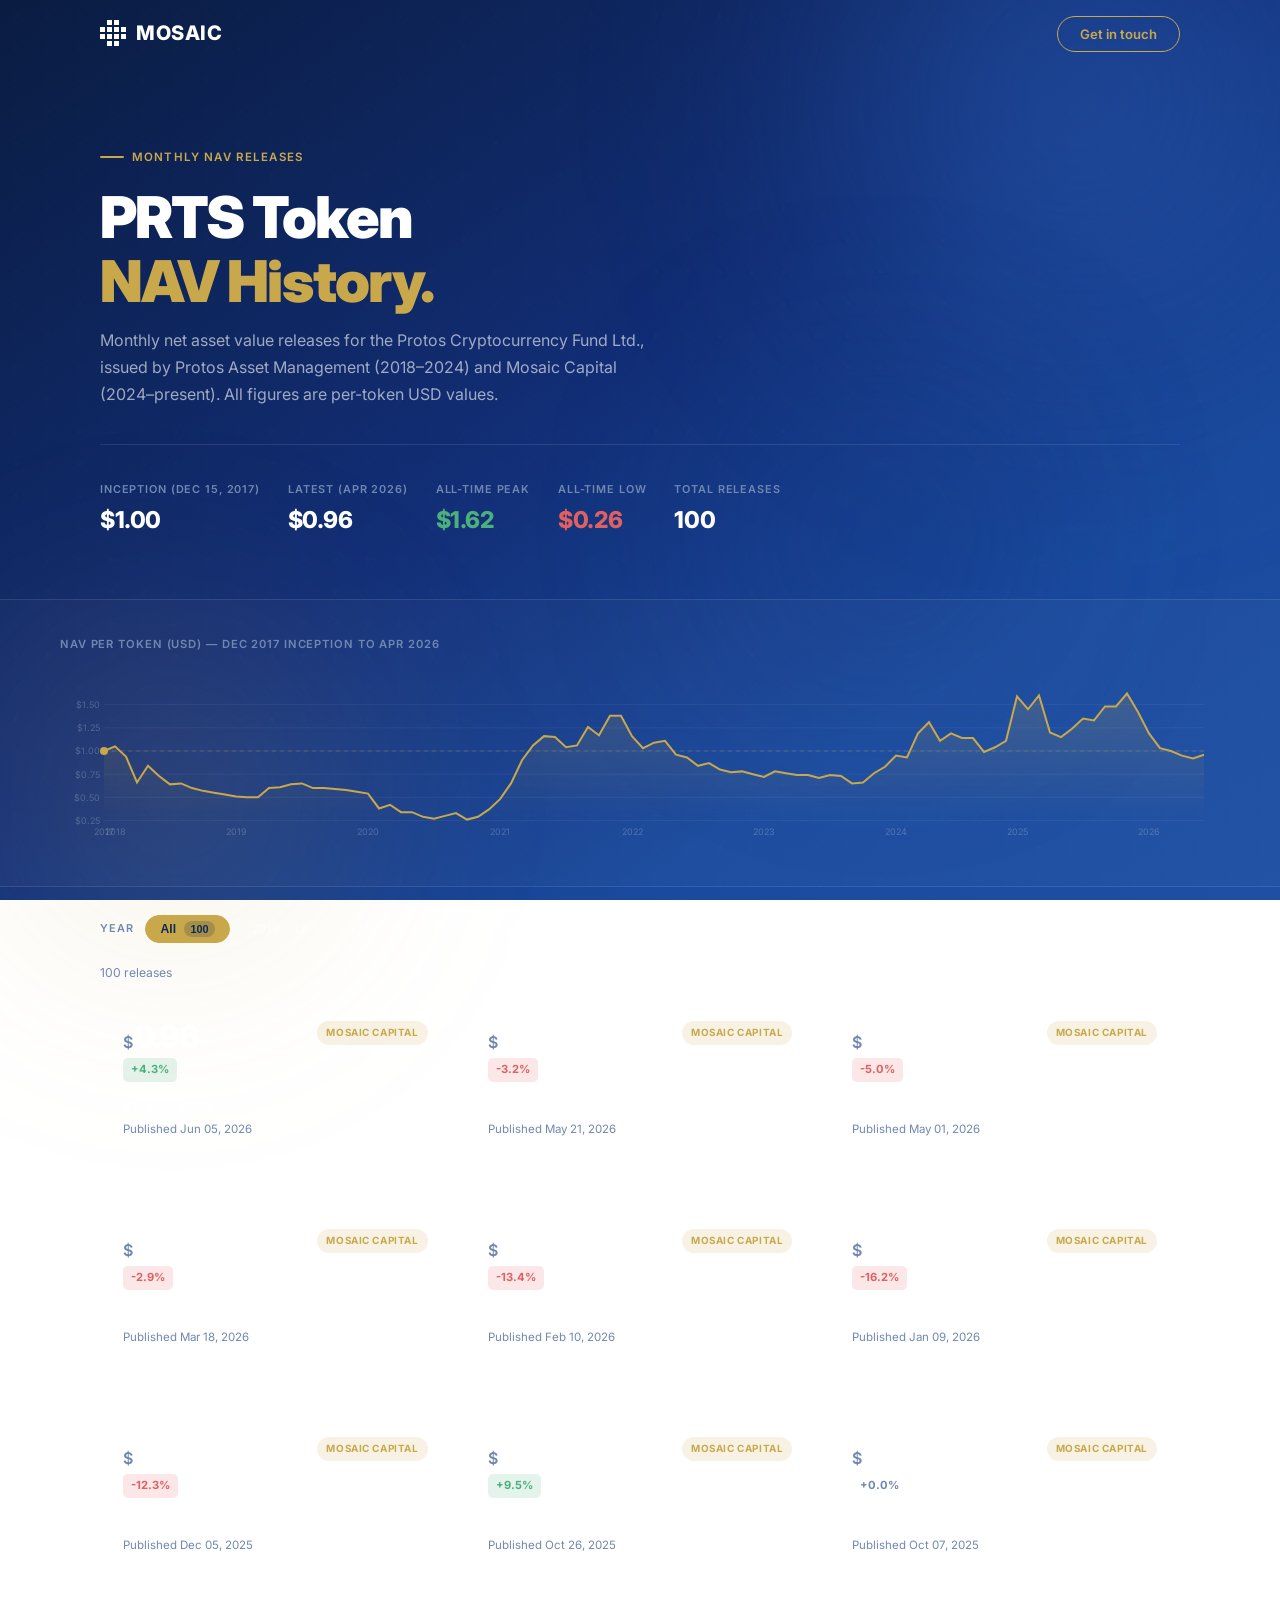
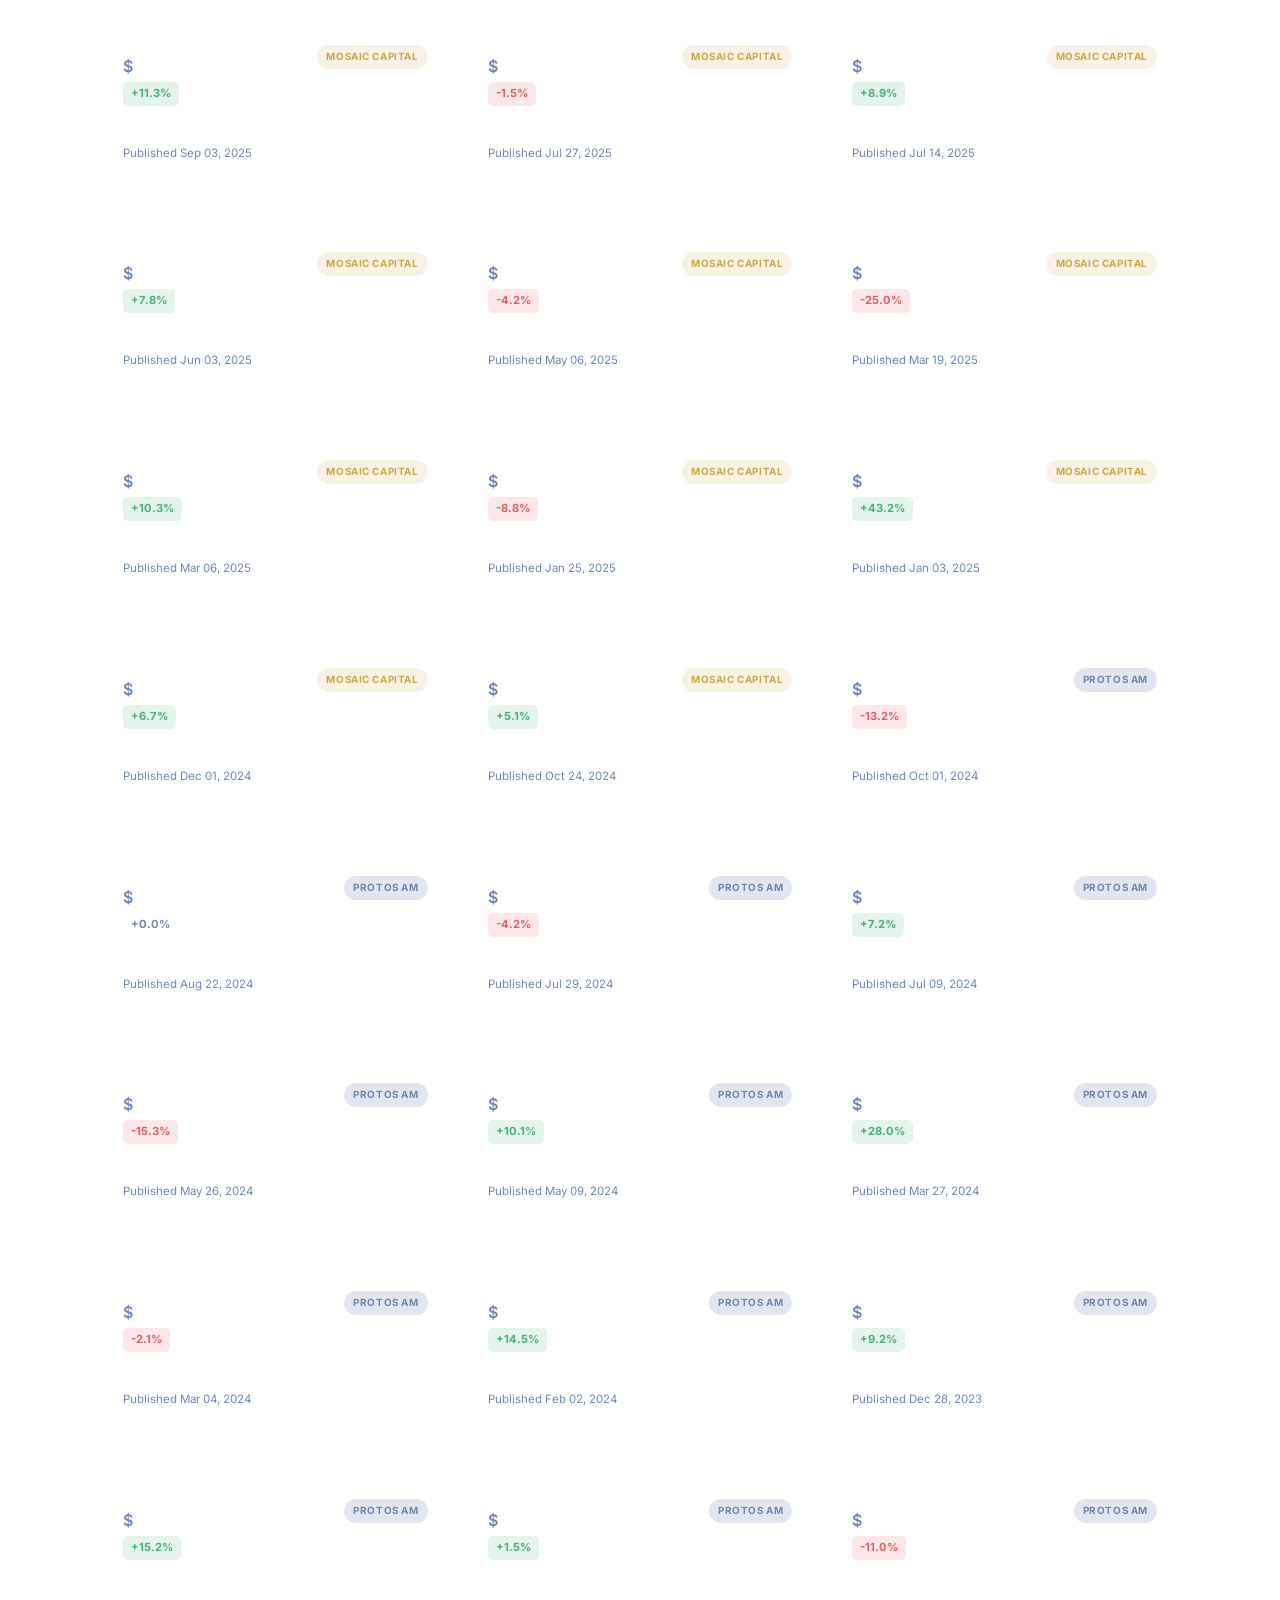
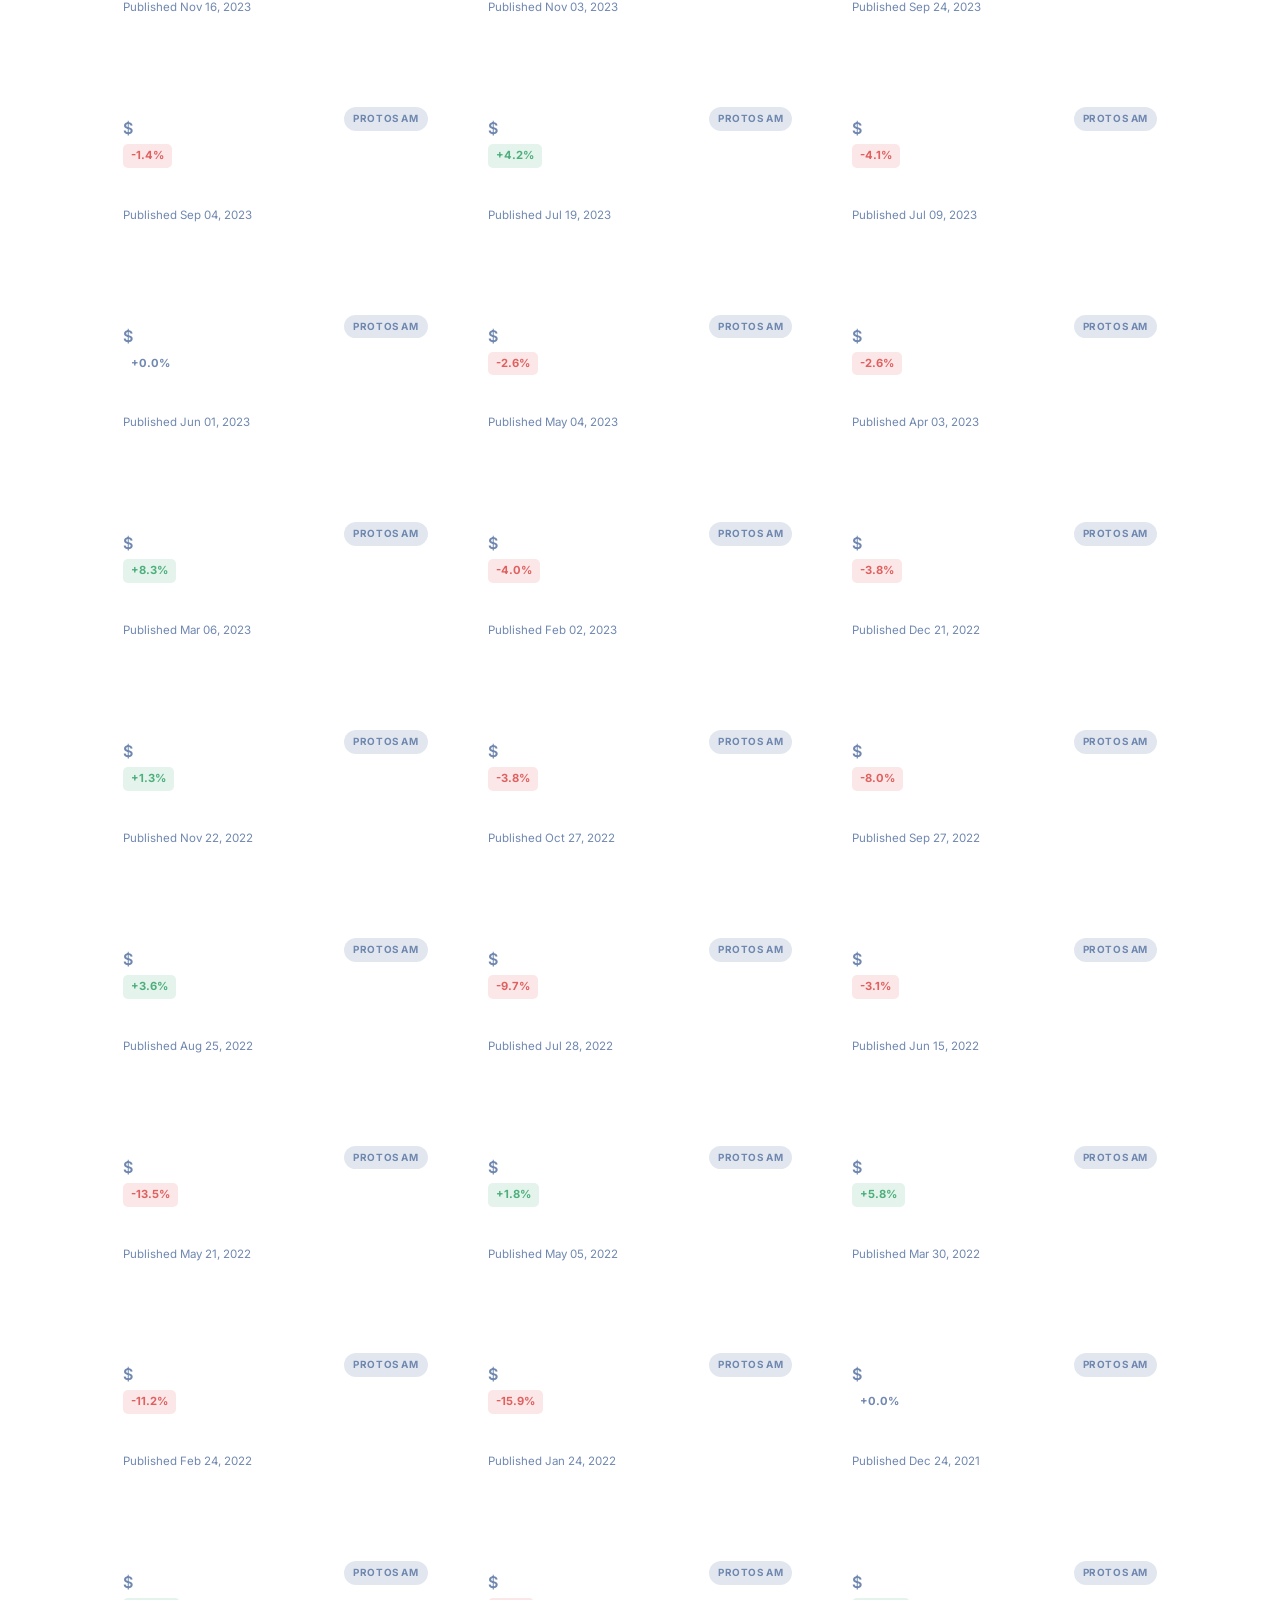
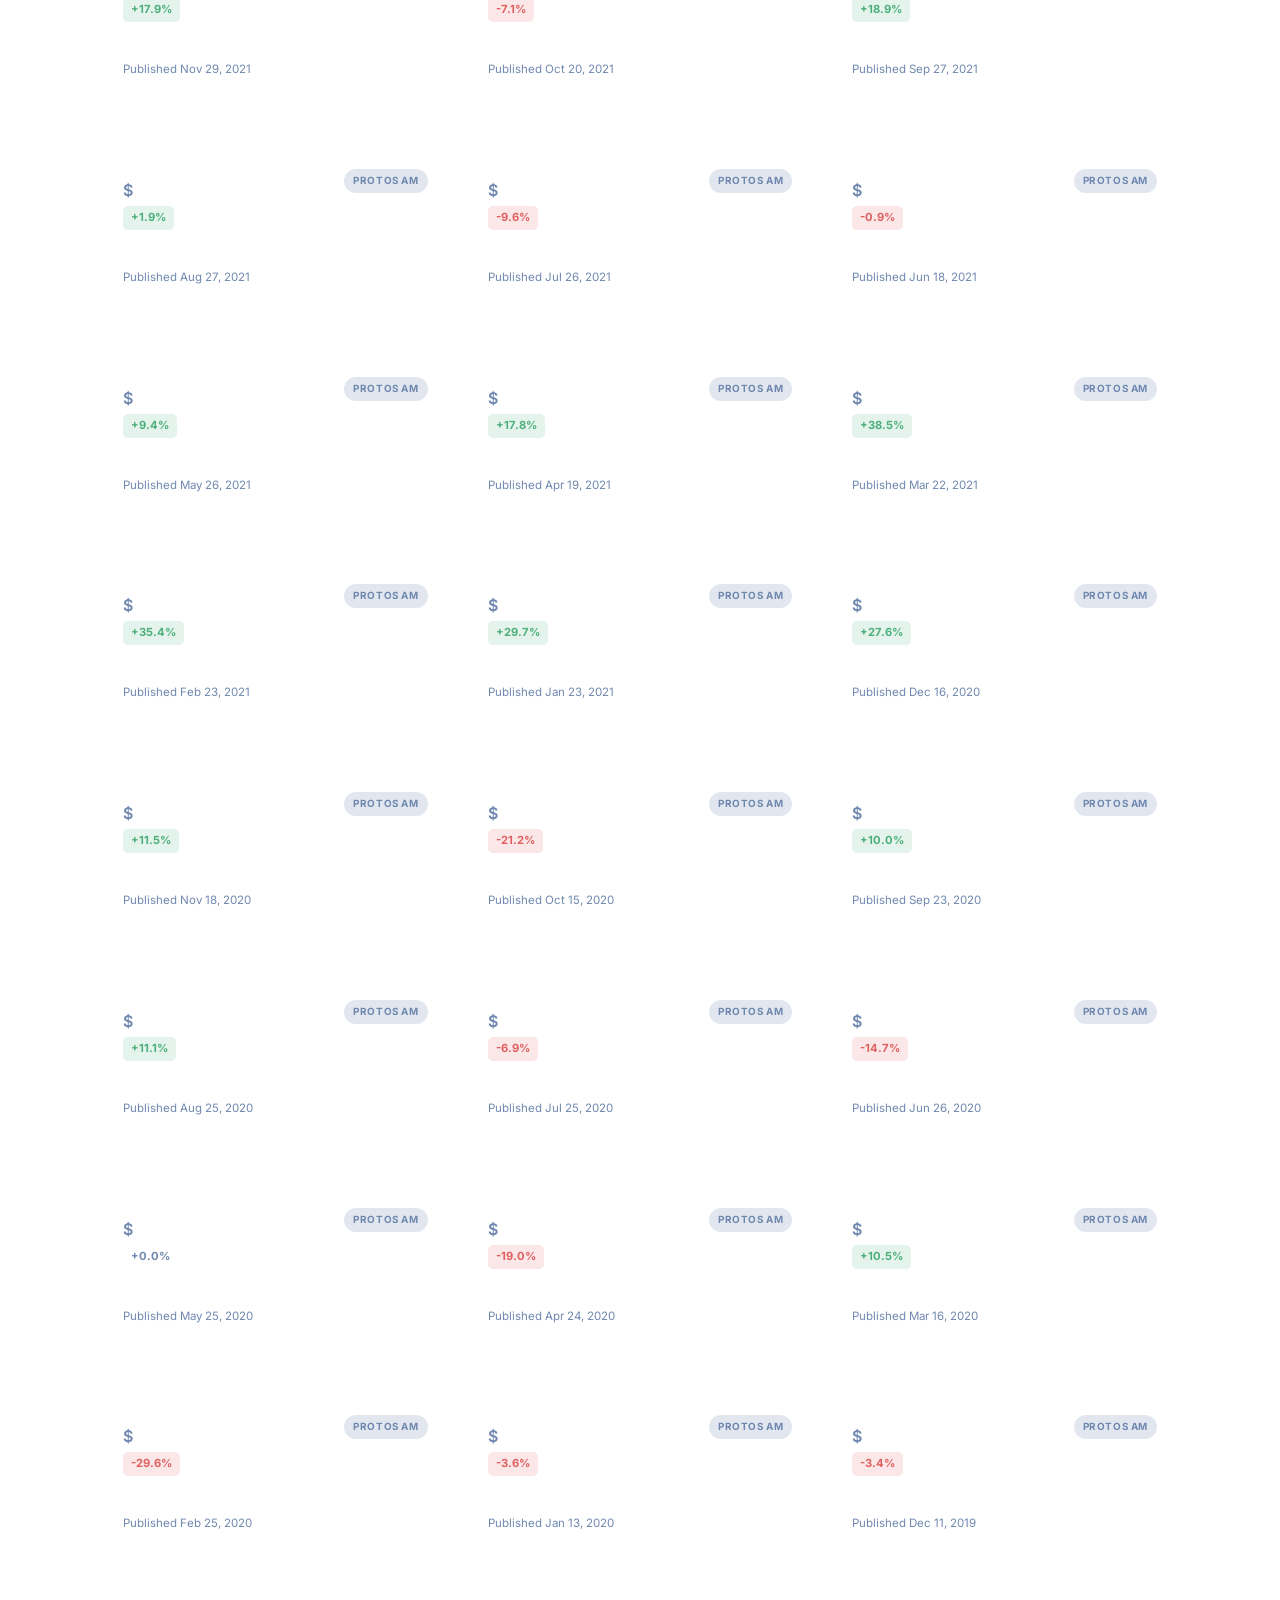
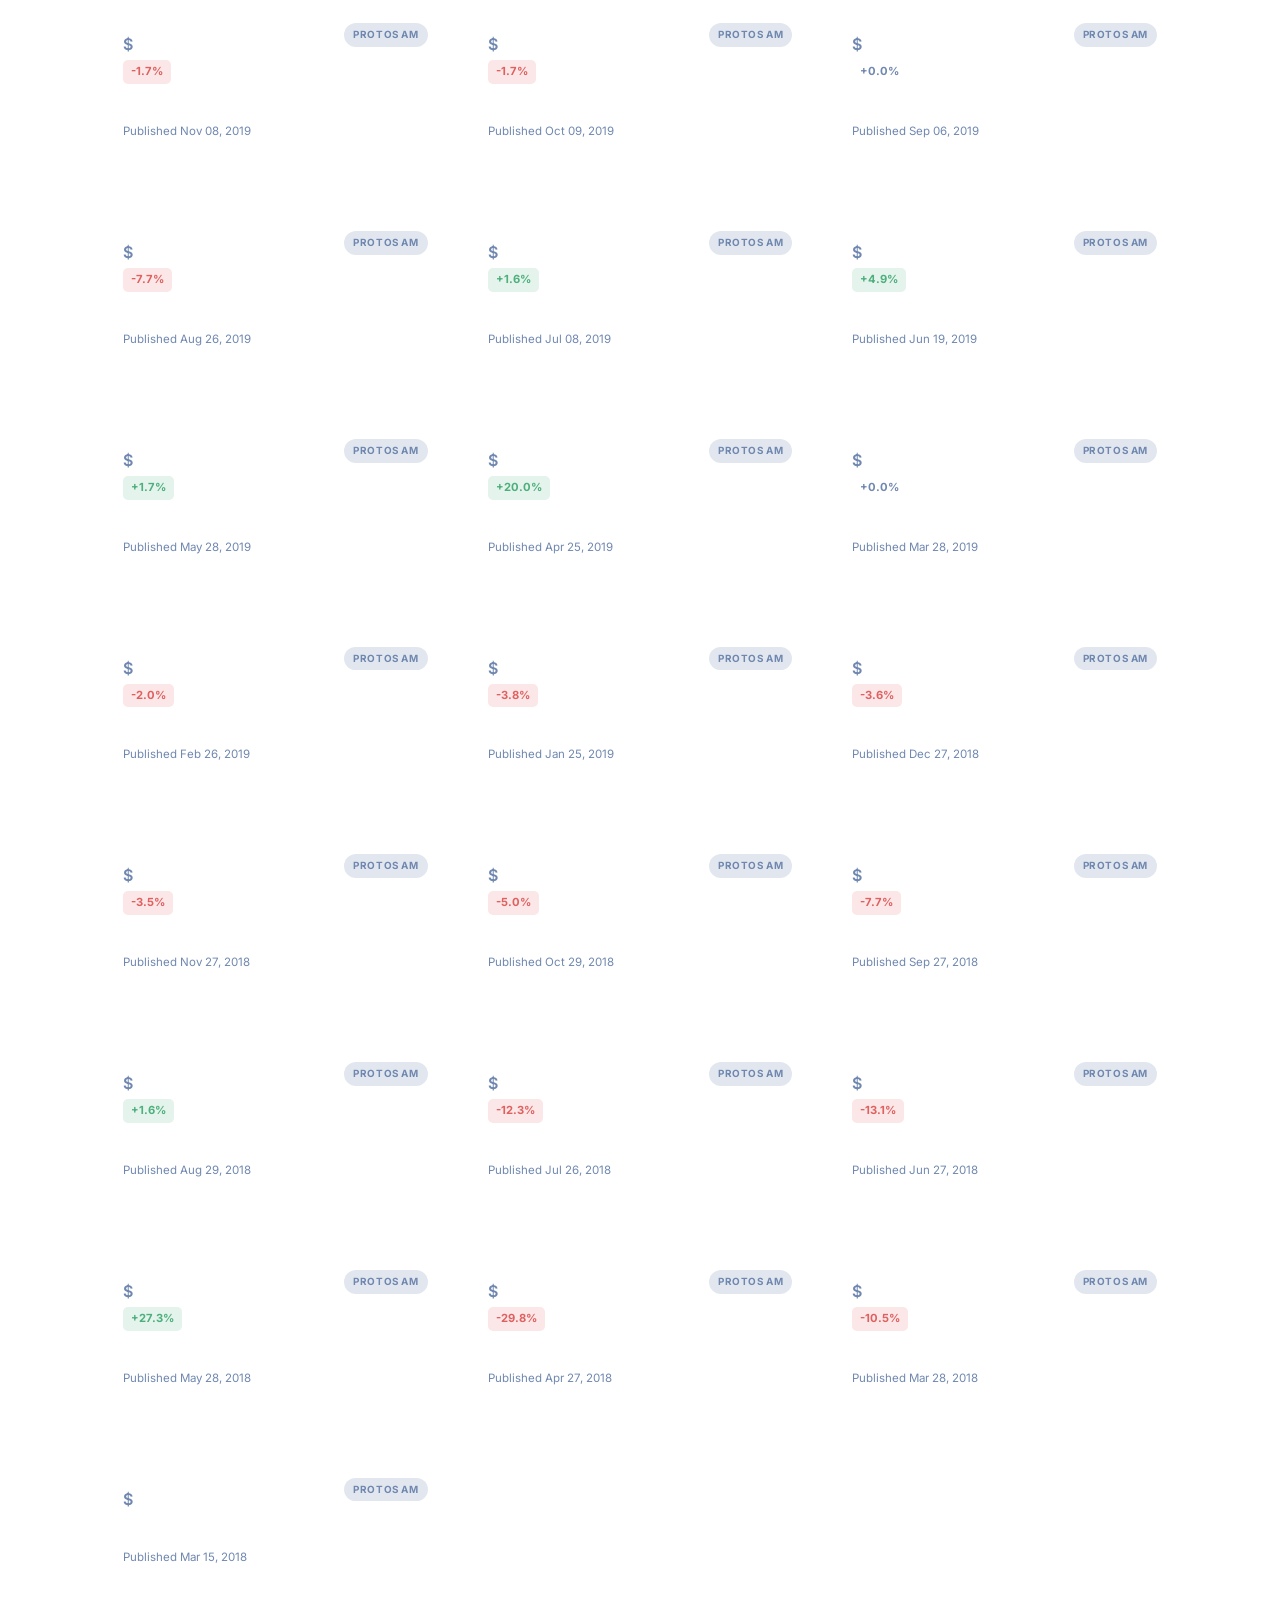
==== prts/index.html @ 0e34720f "fix(prts): use absolute script src so page works at /prts and /prts/ Vercel's default trailing-slash" ====
<!DOCTYPE html>
<html lang="en">
<head>
<meta charset="UTF-8"/>
<meta name="viewport" content="width=device-width,initial-scale=1"/>
<title>PRTS Token — NAV History | Mosaic Capital</title>
<meta name="description" content="Monthly NAV release archive for the PRTS Token from January 2018 to April 2026. Issued by Protos Asset Management (2018–2024) and Mosaic Capital (2024–present)."/>
<link rel="icon" type="image/svg+xml" href="../favicon.svg"/>
<link rel="preconnect" href="https://fonts.googleapis.com"/>
<link href="https://fonts.googleapis.com/css2?family=Inter:wght@300;400;500;600;700;800;900&display=swap" rel="stylesheet"/>
<style>
*,*::before,*::after{box-sizing:border-box;margin:0;padding:0}
a{text-decoration:none;color:inherit}
html{font-size:16px;scroll-behavior:smooth}
body{
  font-family:'Inter',-apple-system,BlinkMacSystemFont,sans-serif;
  background:linear-gradient(145deg,#0a1c41 0%,#122e76 45%,#1a4a9e 75%,#1e4fa3 100%);
  background-attachment:fixed;
  color:#fff;line-height:1.6;-webkit-font-smoothing:antialiased;
  position:relative;
}
:root{
  --blue:#1e4fa3;--blue-dark:#0e2a52;
  --gold:#c9a84c;--cream:#f4f0e8;--ink:#0e2a52;--muted:#7088b0;
  --border:rgba(255,255,255,0.1);--card-bg:rgba(255,255,255,0.04);
  --card-hover:rgba(255,255,255,0.07);--radius:16px;
  --max:1160px;--ease:cubic-bezier(0.22,1,0.36,1);
}

/* Orbs — same as main site hero */
.orb{position:fixed;border-radius:50%;filter:blur(100px);pointer-events:none;z-index:0}
.orb-1{
  width:700px;height:700px;
  background:radial-gradient(circle,rgba(45,102,192,0.55) 0%,transparent 70%);
  top:-250px;right:-150px;
  animation:orb-float 14s ease-in-out infinite;
}
.orb-2{
  width:500px;height:500px;
  background:radial-gradient(circle,rgba(201,168,76,0.18) 0%,transparent 70%);
  bottom:-150px;left:-80px;
  animation:orb-float 10s ease-in-out infinite reverse;animation-delay:-3s;
}
.orb-3{
  width:350px;height:350px;
  background:radial-gradient(circle,rgba(22,61,138,0.6) 0%,transparent 70%);
  top:40%;left:55%;
  animation:orb-float 16s ease-in-out infinite;animation-delay:-7s;
}
@keyframes orb-float{
  0%,100%{transform:translate(0,0)}
  30%{transform:translate(24px,-18px)}
  70%{transform:translate(-18px,24px)}
}
/* Dot grid overlay */
body::before{
  content:'';position:fixed;inset:0;z-index:0;pointer-events:none;
  background-image:radial-gradient(circle,rgba(255,255,255,0.035) 1px,transparent 1px);
  background-size:32px 32px;
}
/* All content above orbs/overlay */
#navbar,.hero,.chart-section,.filters,.grid-section,.site-footer{position:relative;z-index:1}
.modal-overlay{z-index:500}

/* Nav — matches main site exactly */
#navbar{
  position:fixed;top:0;left:0;right:0;z-index:1000;
  padding:20px 0;
  transition:background 0.3s,padding 0.3s,backdrop-filter 0.3s;
}
#navbar.scrolled{
  background:rgba(10,28,65,0.88);
  backdrop-filter:blur(24px);-webkit-backdrop-filter:blur(24px);
  padding:12px 0;
  border-bottom:1px solid rgba(255,255,255,0.06);
}
.nav-inner{
  max-width:var(--max);margin:0 auto;padding:0 40px;
  display:flex;align-items:center;justify-content:space-between;
}
.logo{display:flex;align-items:center}
.logo-svg{height:28px;width:auto}
.nav-links{display:flex;align-items:center;gap:28px;list-style:none}
.nav-links a{font-size:0.82rem;font-weight:400;color:rgba(255,255,255,0.55);transition:color 0.2s}
.nav-links a:hover{color:#fff}
.nav-cta{
  padding:9px 22px !important;border-radius:100px !important;
  border:1px solid var(--gold) !important;
  color:var(--gold) !important;font-weight:600 !important;
  transition:background 0.2s,color 0.2s !important;
}
.nav-cta:hover{background:var(--gold) !important;color:var(--ink) !important}

/* Hero */
.hero{padding:140px 40px 60px;max-width:var(--max);margin:0 auto}
.hero-eyebrow{
  display:inline-flex;align-items:center;gap:8px;
  font-size:0.72rem;font-weight:600;letter-spacing:0.1em;text-transform:uppercase;
  color:var(--gold);margin-bottom:20px;
}
.hero-eyebrow::before{content:'';display:block;width:24px;height:2px;background:var(--gold);border-radius:2px}
.hero h1{font-size:clamp(2rem,5vw,3.6rem);font-weight:900;line-height:1.1;letter-spacing:-0.03em;margin-bottom:14px}
.hero h1 .accent{color:var(--gold)}
.hero .sub{font-size:1rem;color:rgba(255,255,255,0.6);max-width:560px;line-height:1.7;margin-bottom:32px}
.hero-stats{display:flex;flex-wrap:wrap;gap:28px;margin-top:36px;padding-top:36px;border-top:1px solid var(--border)}
.hero-stat .label{font-size:0.68rem;font-weight:600;letter-spacing:0.08em;text-transform:uppercase;color:var(--muted);margin-bottom:3px}
.hero-stat .val{font-size:1.45rem;font-weight:800;letter-spacing:-0.02em;color:#fff}
.hero-stat .val.up{color:#4caf7c}
.hero-stat .val.dn{color:#e06060}

/* Chart */
.chart-section{
  background:rgba(255,255,255,0.025);
  border-top:1px solid var(--border);border-bottom:1px solid var(--border);
  padding:36px 40px;
}
.chart-wrap{max-width:var(--max);margin:0 auto}
.chart-label{font-size:0.7rem;font-weight:600;letter-spacing:0.08em;text-transform:uppercase;color:var(--muted);margin-bottom:16px}
#navChart{width:100%;height:180px;display:block;cursor:crosshair}
.chart-tooltip{
  position:fixed;z-index:200;
  background:rgba(10,28,60,0.97);border:1px solid rgba(201,168,76,0.4);
  border-radius:8px;padding:10px 14px;pointer-events:none;font-size:0.8rem;line-height:1.5;display:none;
}
.chart-tooltip .ct-nav{font-size:1.1rem;font-weight:800;color:var(--gold)}
.chart-tooltip .ct-info{color:rgba(255,255,255,0.55);font-size:0.72rem}

/* Filters */
.filters{max-width:var(--max);margin:0 auto;padding:28px 40px 0;display:flex;align-items:center;flex-wrap:wrap;gap:8px}
.filter-label{font-size:0.68rem;font-weight:600;letter-spacing:0.08em;text-transform:uppercase;color:var(--muted);margin-right:4px}
.pill{
  padding:6px 14px;border-radius:999px;font-size:0.76rem;font-weight:600;
  border:1px solid rgba(255,255,255,0.15);background:transparent;color:rgba(255,255,255,0.5);
  cursor:pointer;transition:all 0.15s;
}
.pill:hover{background:rgba(255,255,255,0.07);color:#fff}
.pill.active{background:var(--gold);border-color:var(--gold);color:#0e2a52}
.count-badge{font-size:0.68rem;font-weight:600;background:rgba(255,255,255,0.08);padding:2px 6px;border-radius:999px;color:rgba(255,255,255,0.5);margin-left:5px}
.pill.active .count-badge{background:rgba(14,42,82,0.2);color:#0e2a52}

/* Grid */
.grid-section{max-width:var(--max);margin:0 auto;padding:20px 40px 80px}
.grid-header{display:flex;align-items:baseline;justify-content:space-between;margin-bottom:16px;flex-wrap:wrap;gap:8px}
.grid-header .showing{font-size:0.76rem;color:var(--muted)}
.card-grid{display:grid;grid-template-columns:repeat(auto-fill,minmax(280px,1fr));gap:14px}
.card{
  background:var(--card-bg);border:1px solid var(--border);border-radius:var(--radius);
  padding:22px;cursor:pointer;transition:background 0.15s,border-color 0.15s,transform 0.15s;
  position:relative;overflow:hidden;
}
.card::after{content:'';position:absolute;bottom:0;left:0;right:0;height:2px;background:linear-gradient(90deg,var(--gold),transparent);opacity:0;transition:opacity 0.15s}
.card:hover{background:var(--card-hover);border-color:rgba(255,255,255,0.18);transform:translateY(-2px)}
.card:hover::after{opacity:1}
.card-top{display:flex;align-items:flex-start;justify-content:space-between;margin-bottom:14px}
.nav-display{font-size:2rem;font-weight:900;letter-spacing:-0.04em;color:#fff;line-height:1}
.nav-display .dollar{font-size:1rem;font-weight:600;color:var(--muted);margin-right:1px}
.nav-change{font-size:0.7rem;font-weight:700;padding:3px 8px;border-radius:5px;margin-top:5px;display:inline-block}
.nav-change.up{background:rgba(76,175,124,0.15);color:#4caf7c}
.nav-change.dn{background:rgba(224,96,96,0.15);color:#e06060}
.nav-change.flat{background:rgba(255,255,255,0.07);color:var(--muted)}
.mgr-tag{font-size:0.62rem;font-weight:700;letter-spacing:0.06em;text-transform:uppercase;padding:4px 9px;border-radius:999px;white-space:nowrap}
.mgr-tag.protos{background:rgba(112,136,176,0.2);color:var(--muted)}
.mgr-tag.mosaic{background:rgba(201,168,76,0.15);color:var(--gold)}
.card-period{font-size:0.82rem;font-weight:600;color:#fff;margin-bottom:3px}
.card-pubdate{font-size:0.72rem;color:var(--muted);margin-bottom:12px}
.card-assets{font-size:0.72rem;color:rgba(255,255,255,0.4)}

/* Modal */
.modal-overlay{
  position:fixed;inset:0;z-index:500;background:rgba(8,22,48,0.88);backdrop-filter:blur(10px);
  display:flex;align-items:center;justify-content:center;padding:24px;
  opacity:0;pointer-events:none;transition:opacity 0.2s;
}
.modal-overlay.open{opacity:1;pointer-events:auto}
.modal{
  background:#0d2b58;border:1px solid rgba(255,255,255,0.12);border-radius:20px;
  width:100%;max-width:700px;max-height:90vh;overflow-y:auto;padding:40px;
  transform:translateY(20px);transition:transform 0.22s;position:relative;
  scrollbar-width:thin;scrollbar-color:rgba(201,168,76,0.3) transparent;
}
.modal-overlay.open .modal{transform:translateY(0)}
.modal-close{
  position:absolute;top:18px;right:18px;width:34px;height:34px;border-radius:50%;
  background:rgba(255,255,255,0.08);border:none;color:rgba(255,255,255,0.55);
  font-size:1.1rem;cursor:pointer;display:flex;align-items:center;justify-content:center;
  transition:background 0.15s,color 0.15s;
}
.modal-close:hover{background:rgba(255,255,255,0.15);color:#fff}
.m-eyebrow{font-size:0.68rem;font-weight:700;letter-spacing:0.1em;text-transform:uppercase;color:var(--gold);margin-bottom:6px}
.m-nav{font-size:3.2rem;font-weight:900;letter-spacing:-0.04em;line-height:1;margin-bottom:4px}
.m-period{font-size:0.9rem;color:rgba(255,255,255,0.55);margin-bottom:6px}
.m-pubdate{font-size:0.75rem;color:rgba(255,255,255,0.35);margin-bottom:24px}
.m-section{margin-top:28px}
.m-section-title{
  font-size:0.66rem;font-weight:700;letter-spacing:0.1em;text-transform:uppercase;
  color:var(--muted);padding-bottom:8px;border-bottom:1px solid var(--border);margin-bottom:14px;
}
.assets-cloud{display:flex;flex-wrap:wrap;gap:6px}
.asset-chip{font-size:0.72rem;font-weight:500;padding:4px 10px;border-radius:6px;background:rgba(255,255,255,0.06);color:rgba(255,255,255,0.65)}
.asset-chip.stablecoin{background:rgba(76,175,124,0.15);color:#7dd4aa;border:1px solid rgba(76,175,124,0.25)}
.asset-chip.nft{background:rgba(160,100,220,0.15);color:#c89ee0;border:1px solid rgba(160,100,220,0.25)}
.asset-chip.equity{background:rgba(30,79,163,0.25);color:#8eb8f0;border:1px solid rgba(30,79,163,0.4)}
.asset-chip.safe{background:rgba(220,130,50,0.15);color:#f0b46a;border:1px solid rgba(220,130,50,0.3)}
.asset-chip.saft{background:rgba(200,165,50,0.15);color:#e8cc70;border:1px solid rgba(200,165,50,0.3)}
.asset-chip.futures{background:rgba(255,255,255,0.03);color:rgba(255,255,255,0.35)}
.asset-chip.defi{background:rgba(50,180,200,0.12);color:#7dd8e8;border:1px solid rgba(50,180,200,0.22)}
.m-body{font-size:0.85rem;line-height:1.75;color:rgba(255,255,255,0.65)}
.m-body a{color:var(--gold);text-decoration:none}
.m-body a:hover{text-decoration:underline}
.m-body p{margin-bottom:12px}
.m-about{
  margin-top:20px;padding-top:20px;border-top:1px solid var(--border);
  font-size:0.78rem;line-height:1.7;color:rgba(255,255,255,0.35);font-style:italic;
}

/* Footer */
.site-footer{border-top:1px solid var(--border);padding:28px 24px;text-align:center}
.site-footer p{font-size:0.7rem;color:rgba(255,255,255,0.28);line-height:1.9}
.site-footer a{color:rgba(255,255,255,0.4);text-decoration:none}
.site-footer a:hover{color:var(--gold)}

@media(max-width:640px){
  .hero h1{font-size:1.9rem}.hero-stats{gap:18px}
  .card-grid{grid-template-columns:1fr}.modal{padding:28px 18px}.m-nav{font-size:2.4rem}
}
</style>
</head>
<body>

<!-- NAV — matches main site structure exactly -->
<div class="orb orb-1"></div>
<div class="orb orb-2"></div>
<div class="orb orb-3"></div>

<nav id="navbar">
  <div class="nav-inner">
    <a href="../" class="logo" aria-label="Mosaic Capital — back to main site">
      <svg class="logo-svg" viewBox="0 0 178 28" fill="none" xmlns="http://www.w3.org/2000/svg" aria-label="Mosaic Capital">
        <rect x="7"  y="0"  width="5" height="5" fill="white"/>
        <rect x="14" y="0"  width="5" height="5" fill="white"/>
        <rect x="0"  y="7"  width="5" height="5" fill="white"/>
        <rect x="7"  y="7"  width="5" height="5" fill="white"/>
        <rect x="14" y="7"  width="5" height="5" fill="white"/>
        <rect x="21" y="7"  width="5" height="5" fill="white"/>
        <rect x="0"  y="14" width="5" height="5" fill="white"/>
        <rect x="7"  y="14" width="5" height="5" fill="white"/>
        <rect x="14" y="14" width="5" height="5" fill="white"/>
        <rect x="21" y="14" width="5" height="5" fill="white"/>
        <rect x="7"  y="21" width="5" height="5" fill="white"/>
        <rect x="14" y="21" width="5" height="5" fill="white"/>
        <text x="36" y="20" font-family="'Inter',-apple-system,sans-serif" font-size="20" font-weight="800" fill="white" letter-spacing="0.5">MOSAIC</text>
      </svg>
    </a>
    <ul class="nav-links">
      <li><a href="../#contact" class="nav-cta">Get in touch</a></li>
    </ul>
  </div>
</nav>

<!-- HERO -->
<section class="hero">
  <div class="hero-eyebrow">Monthly NAV Releases</div>
  <h1>PRTS Token<br/><span class="accent">NAV History.</span></h1>
  <p class="sub">Monthly net asset value releases for the Protos Cryptocurrency Fund Ltd., issued by Protos Asset Management (2018–2024) and Mosaic Capital (2024–present). All figures are per-token USD values.</p>
  <div class="hero-stats" id="heroStats"></div>
</section>

<!-- CHART -->
<div class="chart-section">
  <div class="chart-wrap">
    <div class="chart-label">NAV per Token (USD) — Dec 2017 inception to Apr 2026</div>
    <canvas id="navChart"></canvas>
  </div>
</div>
<div class="chart-tooltip" id="chartTip">
  <div class="ct-nav" id="tipNav"></div>
  <div class="ct-info" id="tipPer"></div>
  <div class="ct-info" id="tipDate"></div>
</div>

<!-- FILTERS -->
<div class="filters" id="filters">
  <span class="filter-label">Year</span>
  <button class="pill active" data-year="all">All <span class="count-badge" id="cntAll"></span></button>
</div>

<!-- GRID -->
<div class="grid-section">
  <div class="grid-header">
    <span class="showing" id="showing"></span>
  </div>
  <div class="card-grid" id="cardGrid"></div>
</div>

<!-- MODAL -->
<div class="modal-overlay" id="modalOverlay" role="dialog" aria-modal="true">
  <div class="modal" id="modalBox">
    <button class="modal-close" id="modalClose" aria-label="Close">&times;</button>
    <div class="m-eyebrow" id="mEyebrow"></div>
    <div class="m-nav" id="mNav"></div>
    <div class="m-period" id="mPeriod"></div>
    <div class="m-pubdate" id="mPubdate"></div>
    <div class="m-section" id="mAssetsSection" style="display:none">
      <div class="m-section-title">Portfolio</div>
      <div class="assets-cloud" id="mAssets"></div>
    </div>
    <div class="m-section" id="mNoteSection" style="display:none">
      <div class="m-section-title">Manager Note</div>
      <div class="m-body" id="mNote"></div>
    </div>
    <div class="m-about" id="mAbout"></div>
  </div>
</div>

<!-- FOOTER -->
<footer class="site-footer">
  <p>
    Archive of PRTS Token monthly NAV releases &mdash;
    <a href="https://www.fusang.co/" target="_blank" rel="noopener noreferrer">Fusang Exchange</a> &middot;
    <a href="https://securitize.io/" target="_blank" rel="noopener noreferrer">Securitize</a><br/>
    Historical records only. Past NAV values do not indicate future performance.<br/>
    &copy; 2026 Mosaic Capital. Formerly Protos Asset Management.
  </p>
</footer>

<script src="/prts/script.js" defer></script>
</body>
</html>
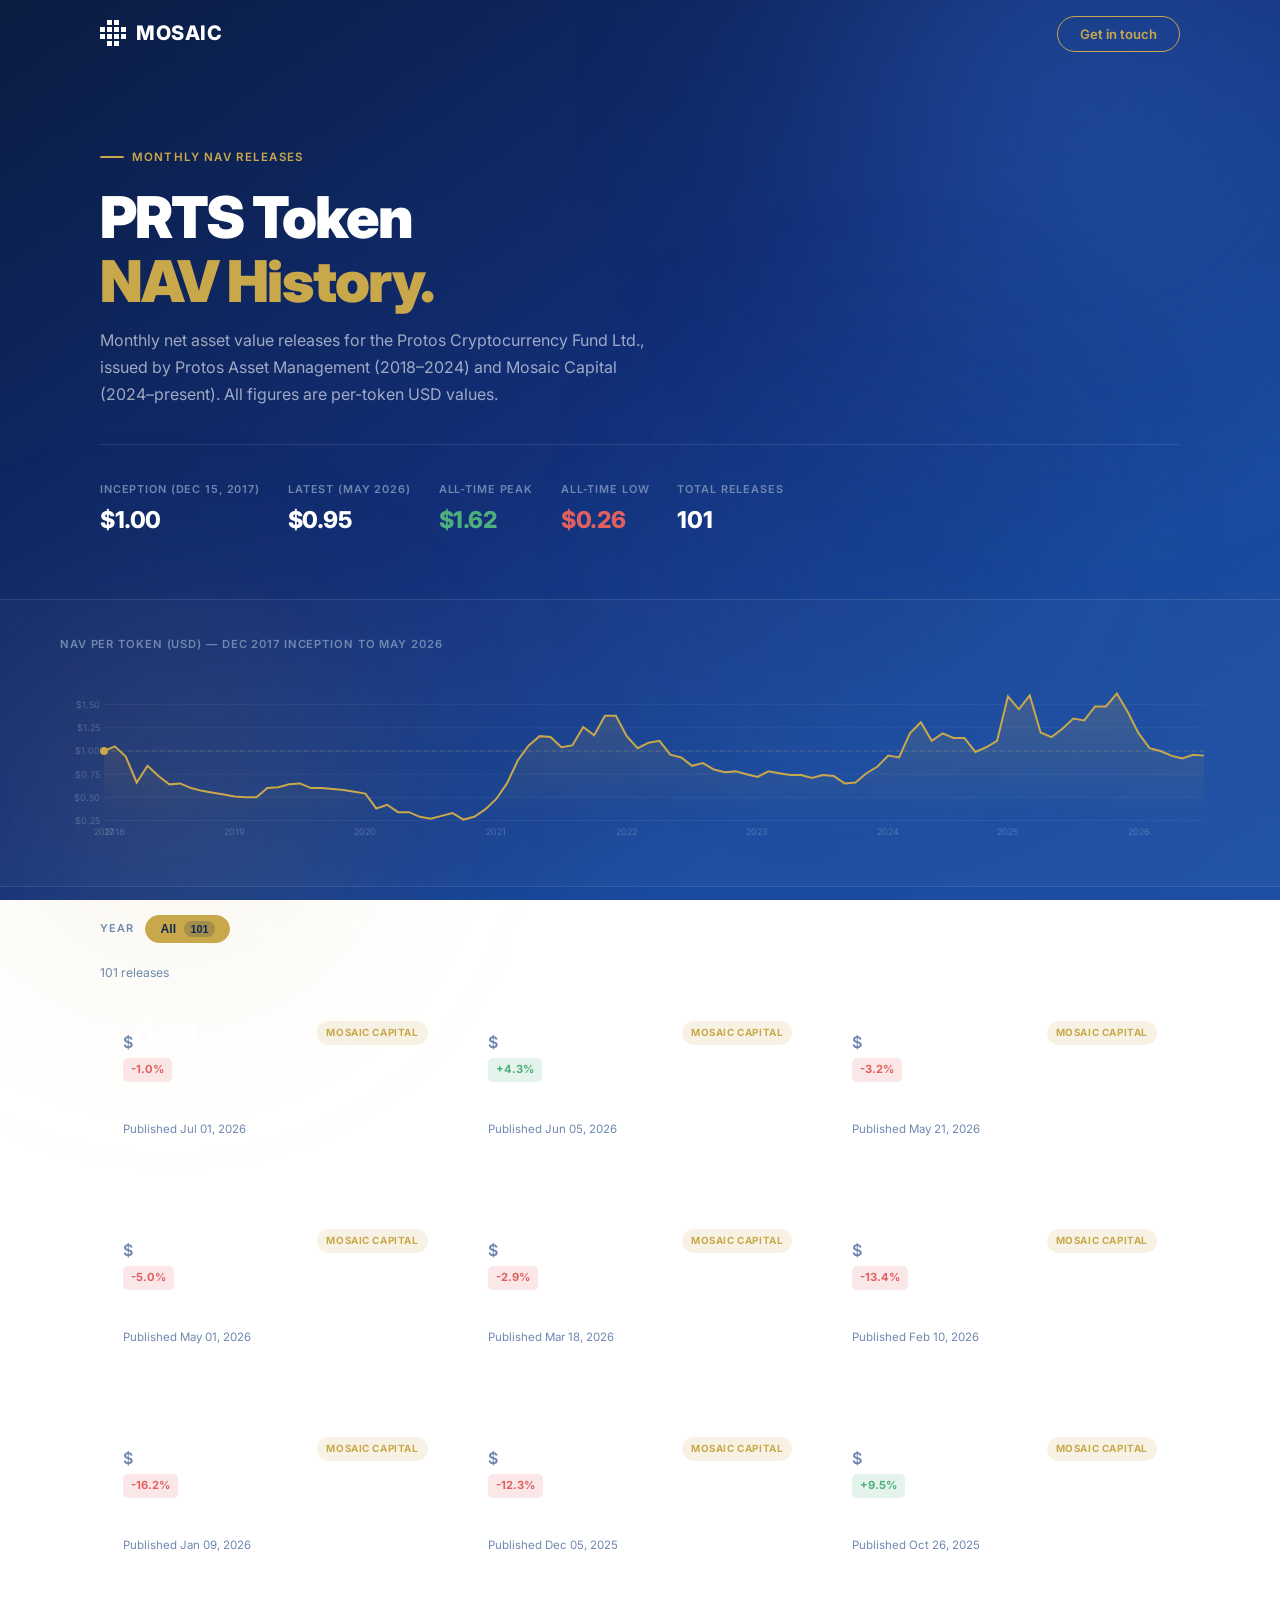
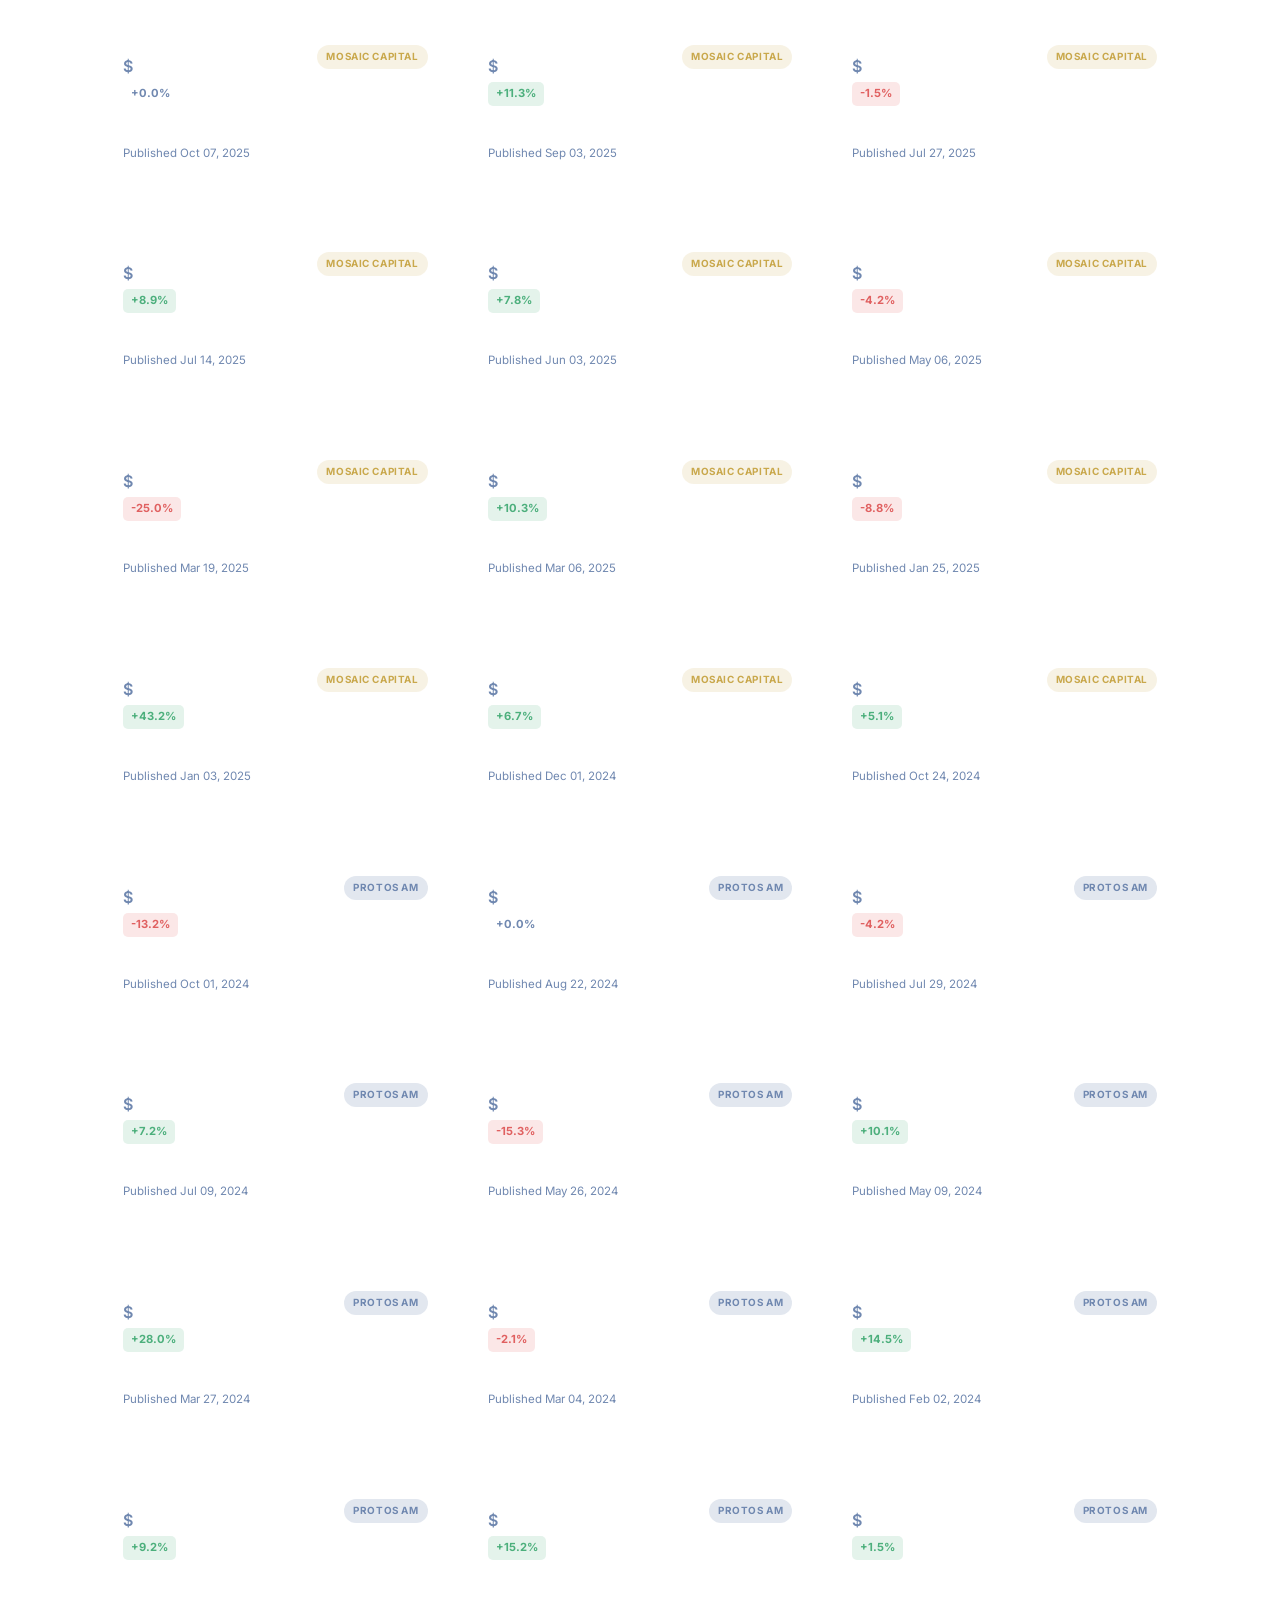
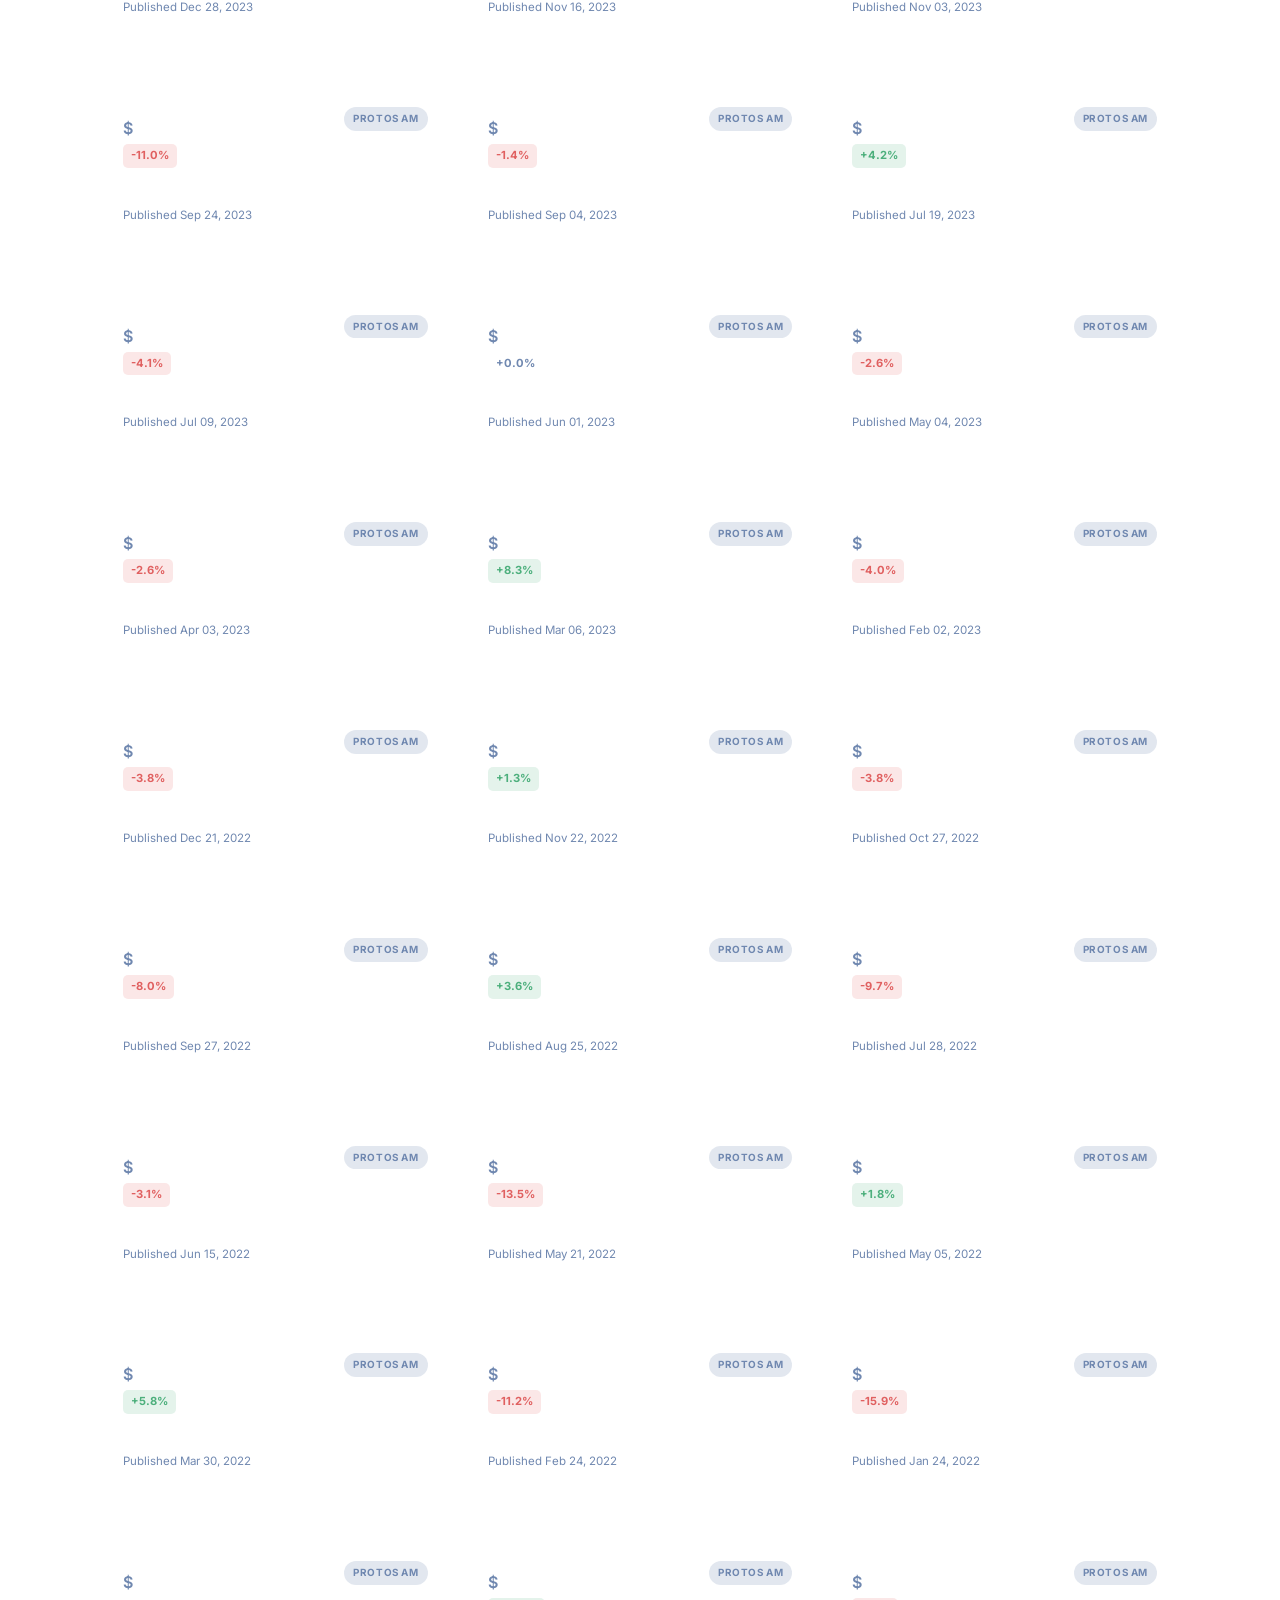
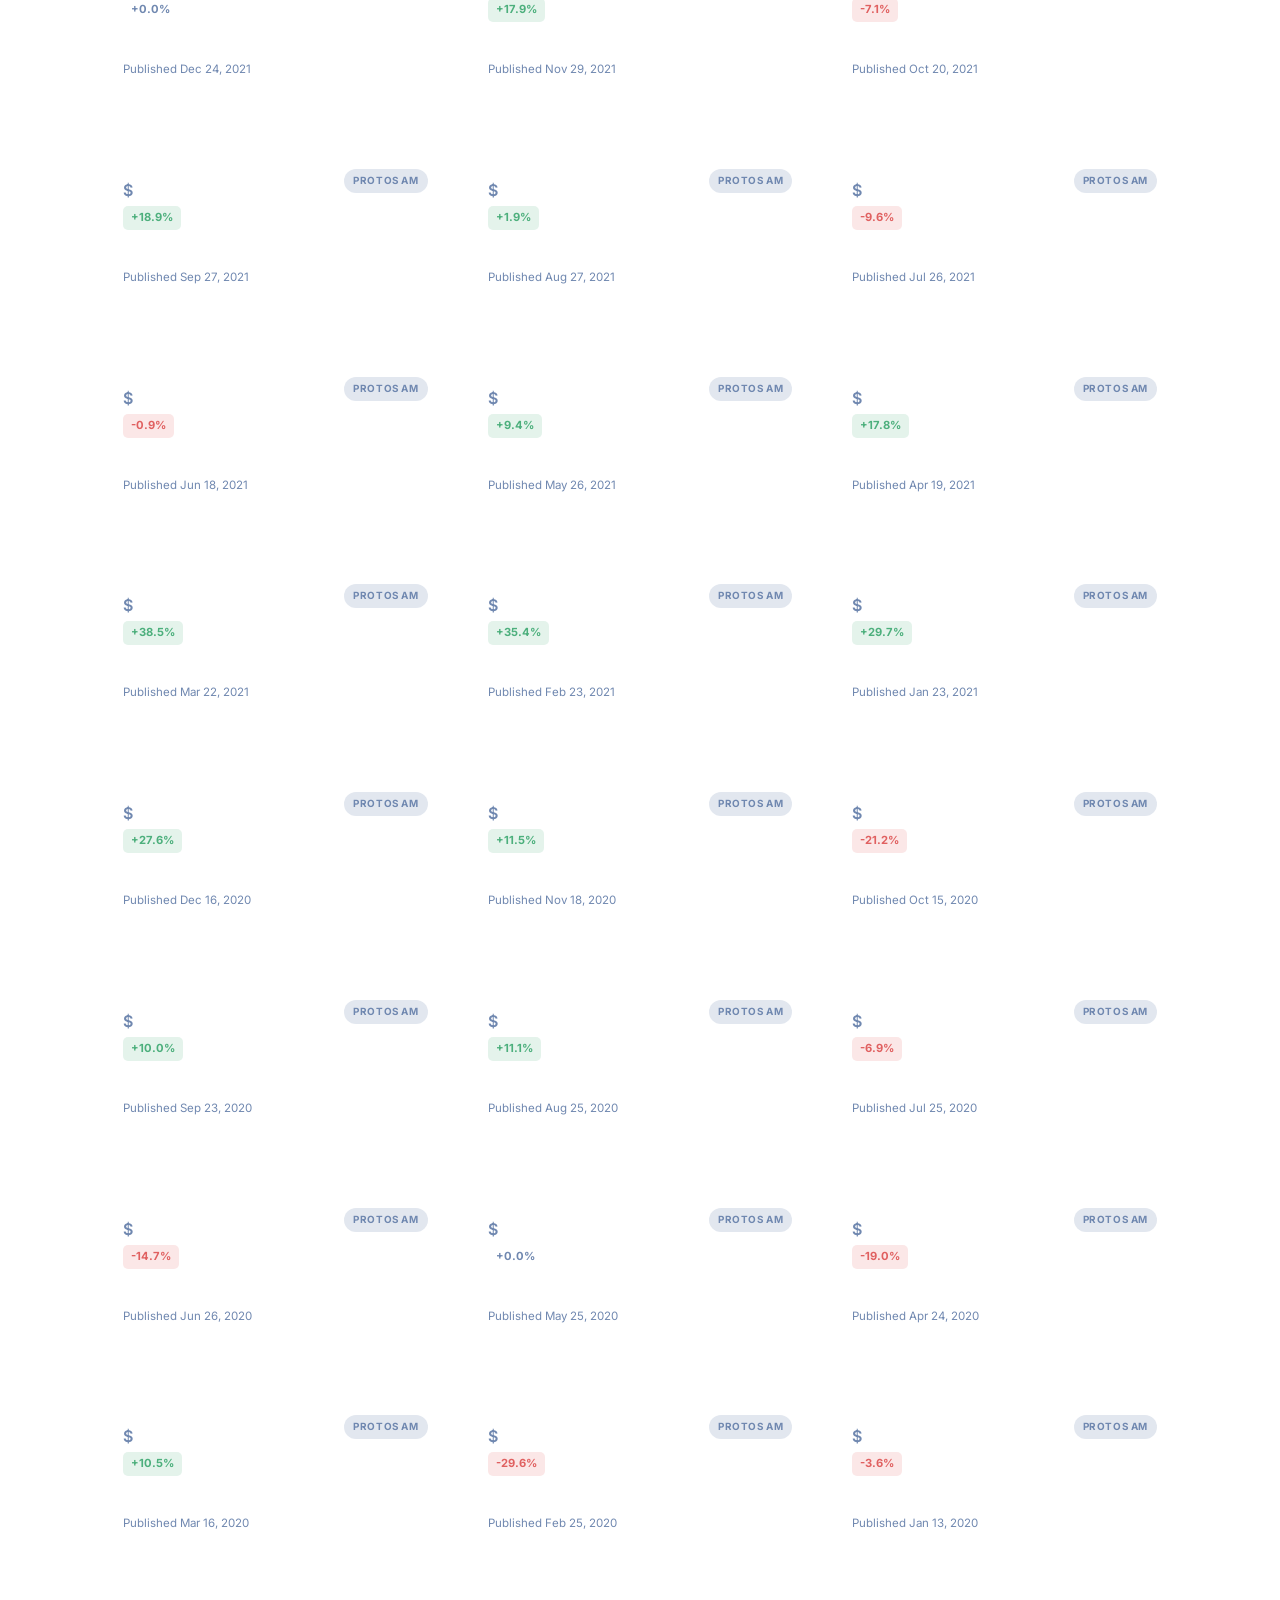
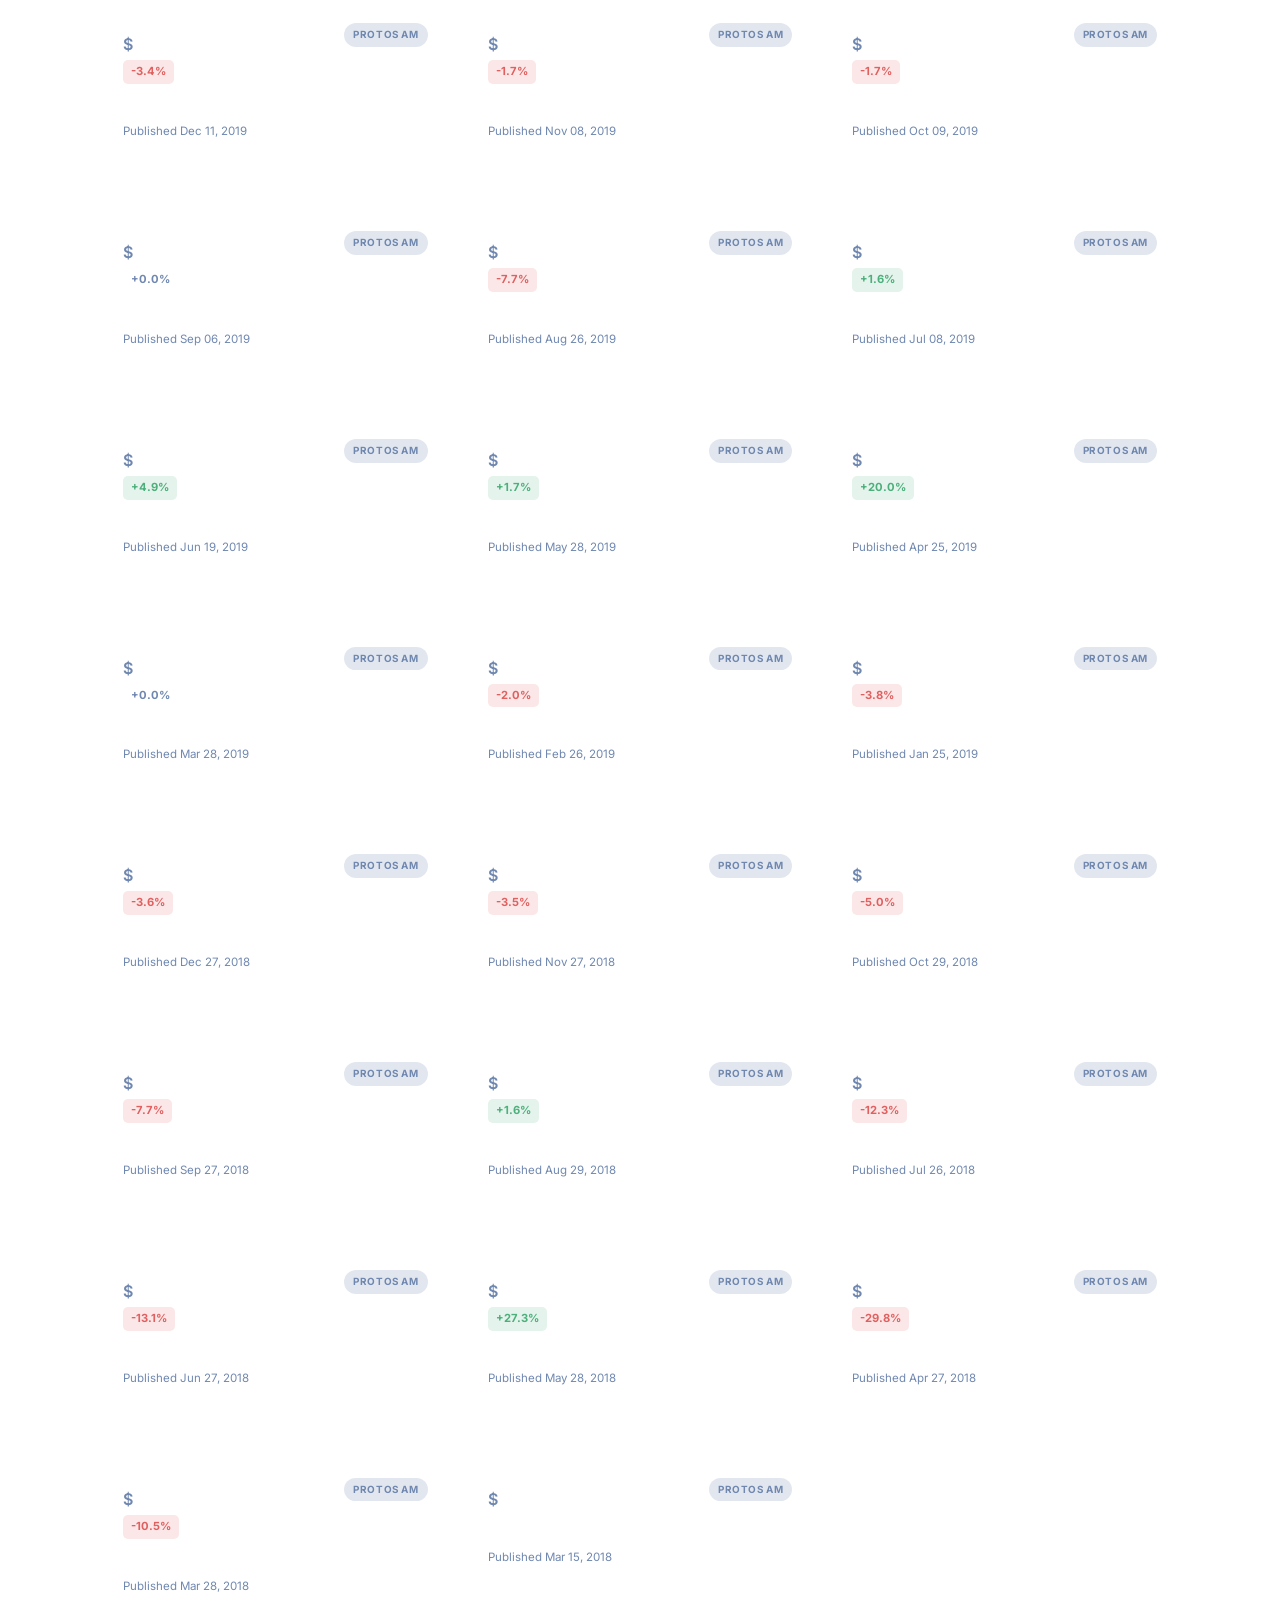
==== commit 06d19560: "Add May 31, 2026 PRTS Token NAV release ($0.95)" ====
--- a/prts/index.html
+++ b/prts/index.html
@@ -4,7 +4,7 @@
 <meta charset="UTF-8"/>
 <meta name="viewport" content="width=device-width,initial-scale=1"/>
 <title>PRTS Token — NAV History | Mosaic Capital</title>
-<meta name="description" content="Monthly NAV release archive for the PRTS Token from January 2018 to April 2026. Issued by Protos Asset Management (2018–2024) and Mosaic Capital (2024–present)."/>
+<meta name="description" content="Monthly NAV release archive for the PRTS Token from January 2018 to May 2026. Issued by Protos Asset Management (2018–2024) and Mosaic Capital (2024–present)."/>
 <link rel="icon" type="image/svg+xml" href="../favicon.svg"/>
 <link rel="preconnect" href="https://fonts.googleapis.com"/>
 <link href="https://fonts.googleapis.com/css2?family=Inter:wght@300;400;500;600;700;800;900&display=swap" rel="stylesheet"/>
@@ -268,7 +268,7 @@
 <!-- CHART -->
 <div class="chart-section">
   <div class="chart-wrap">
-    <div class="chart-label">NAV per Token (USD) — Dec 2017 inception to Apr 2026</div>
+    <div class="chart-label">NAV per Token (USD) — Dec 2017 inception to May 2026</div>
     <canvas id="navChart"></canvas>
   </div>
 </div>
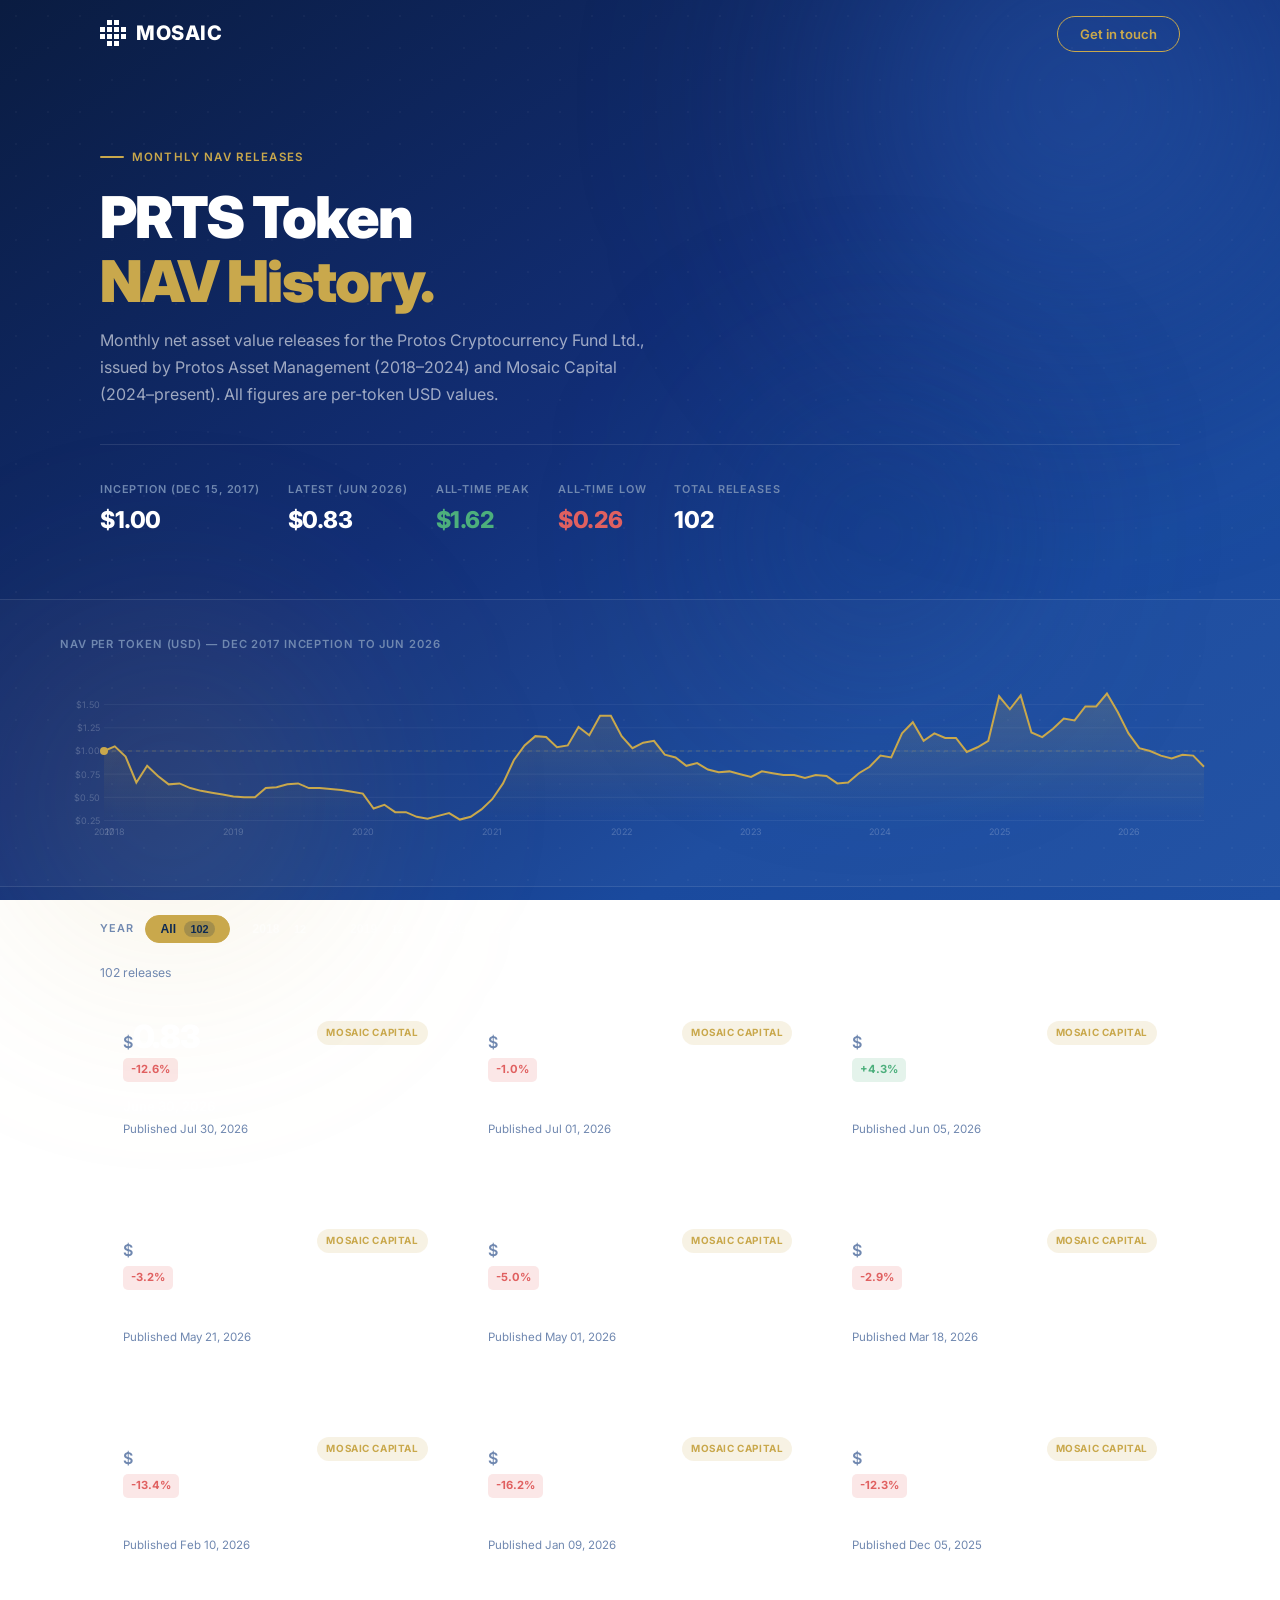
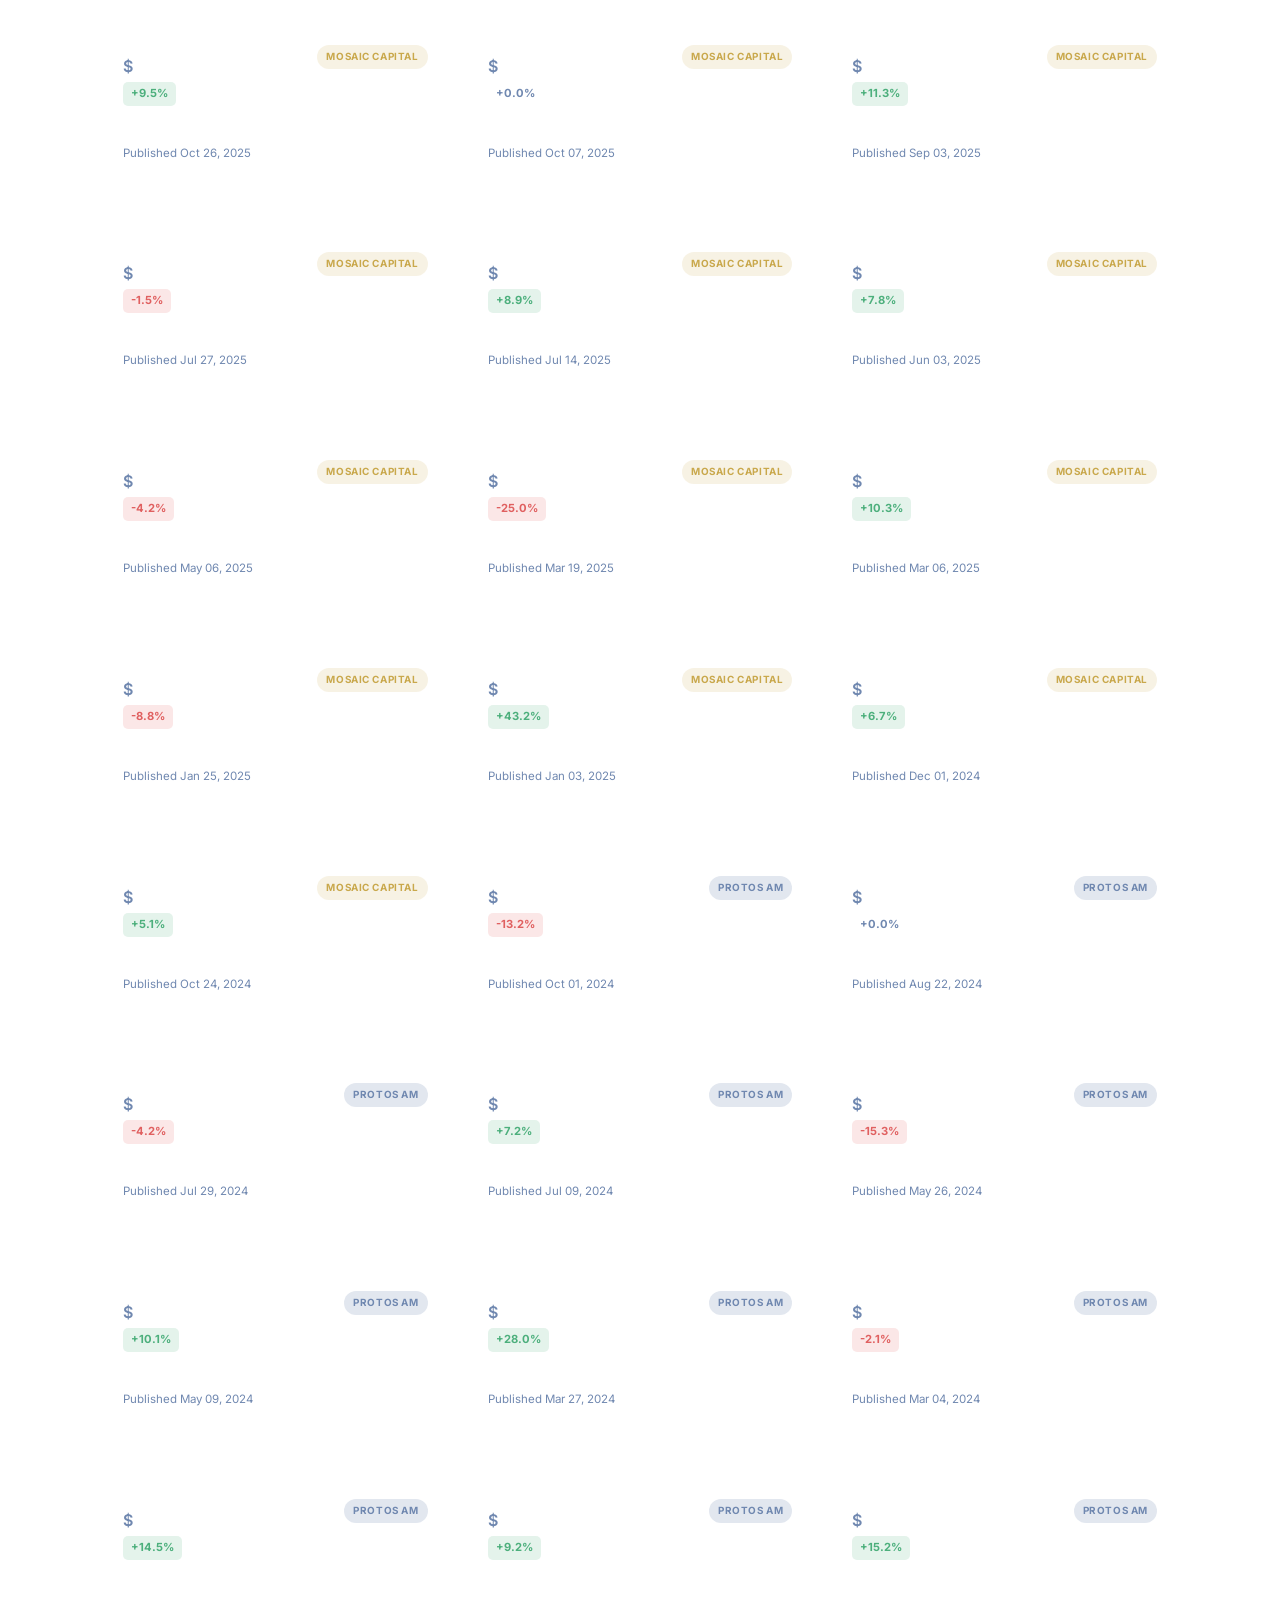
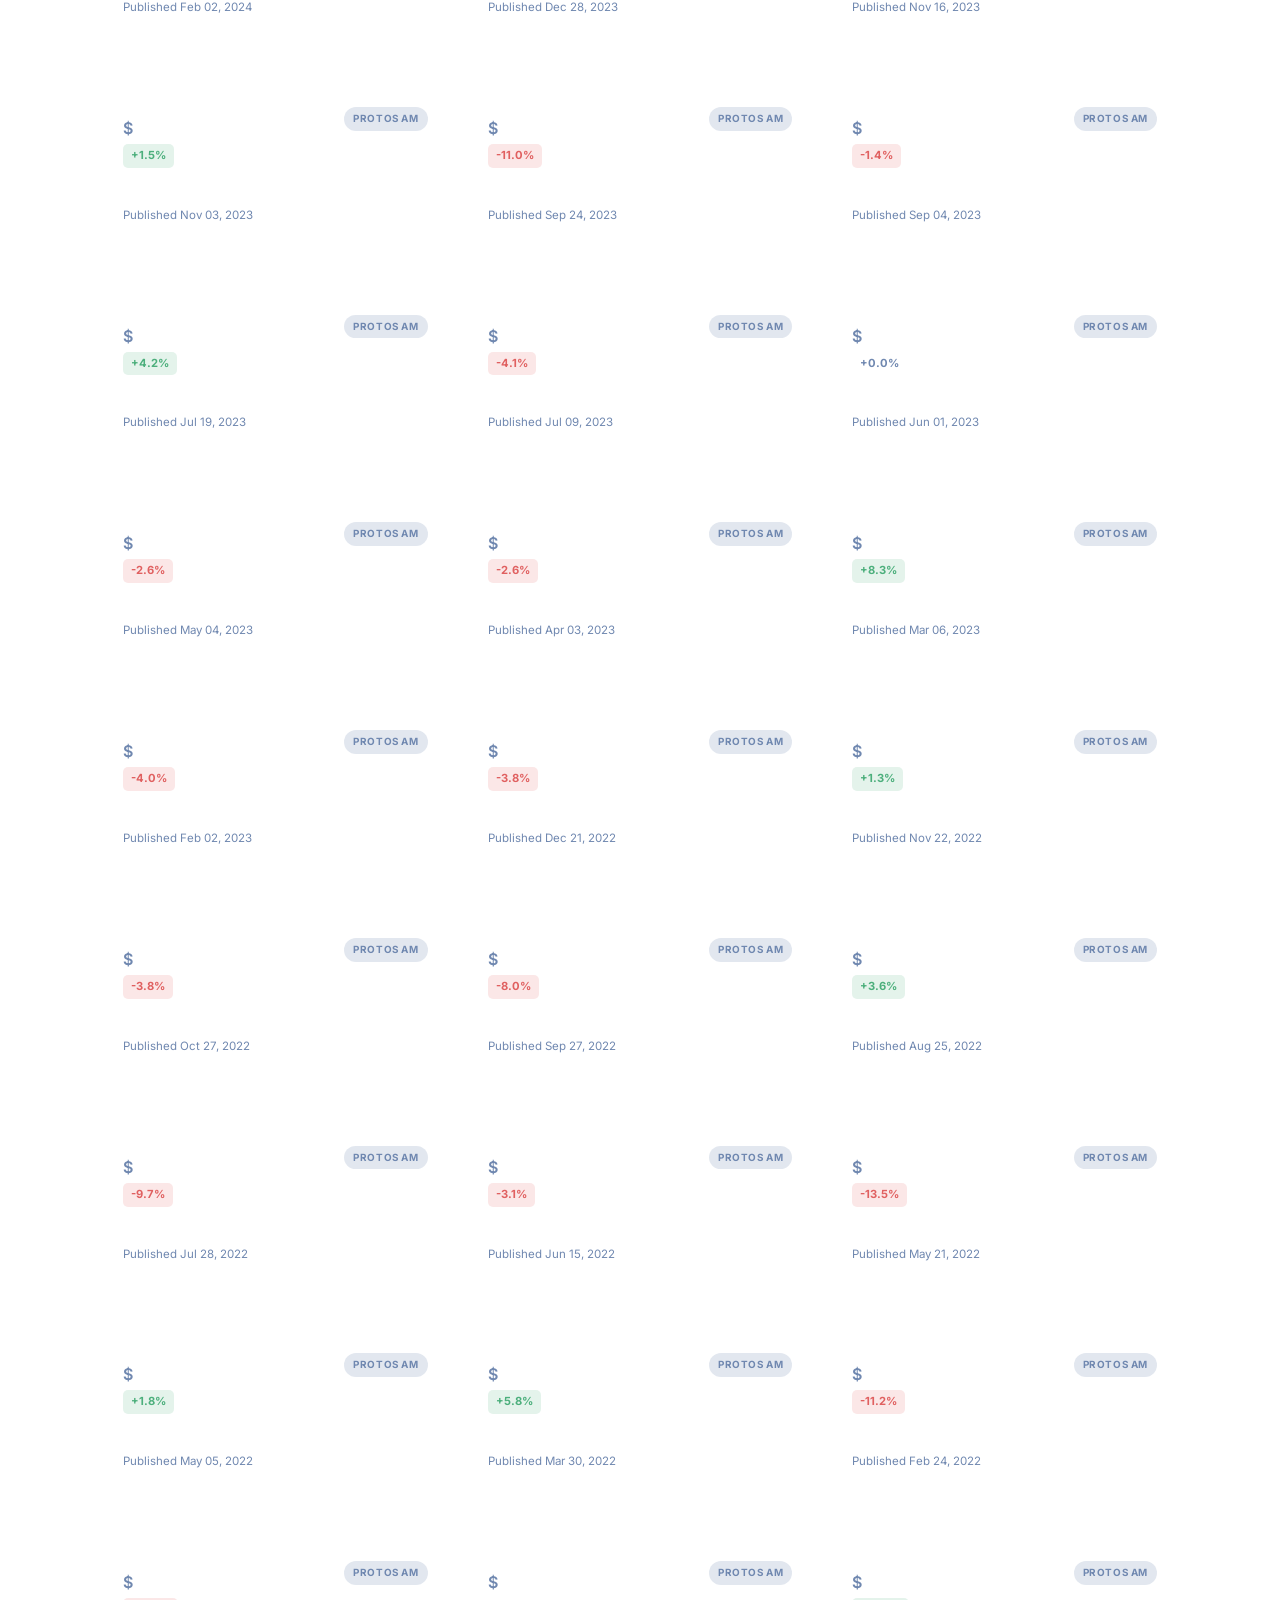
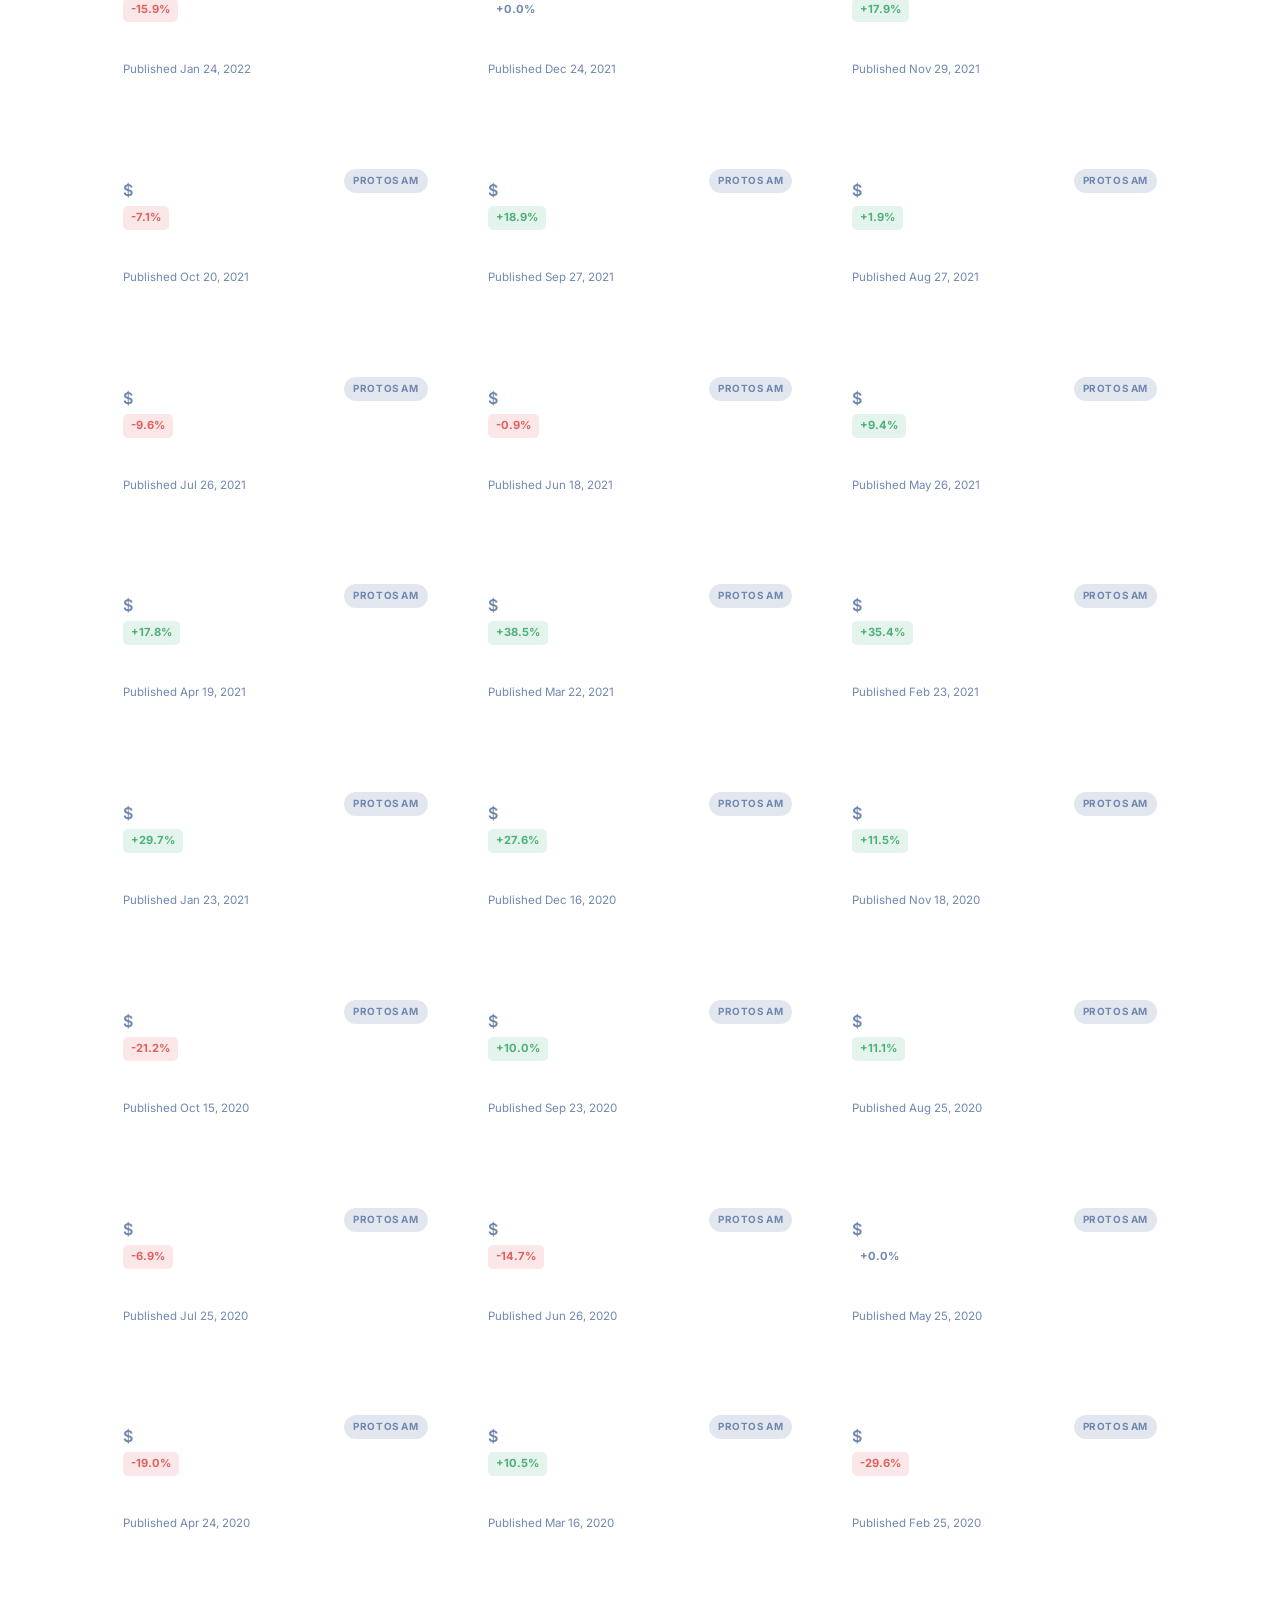
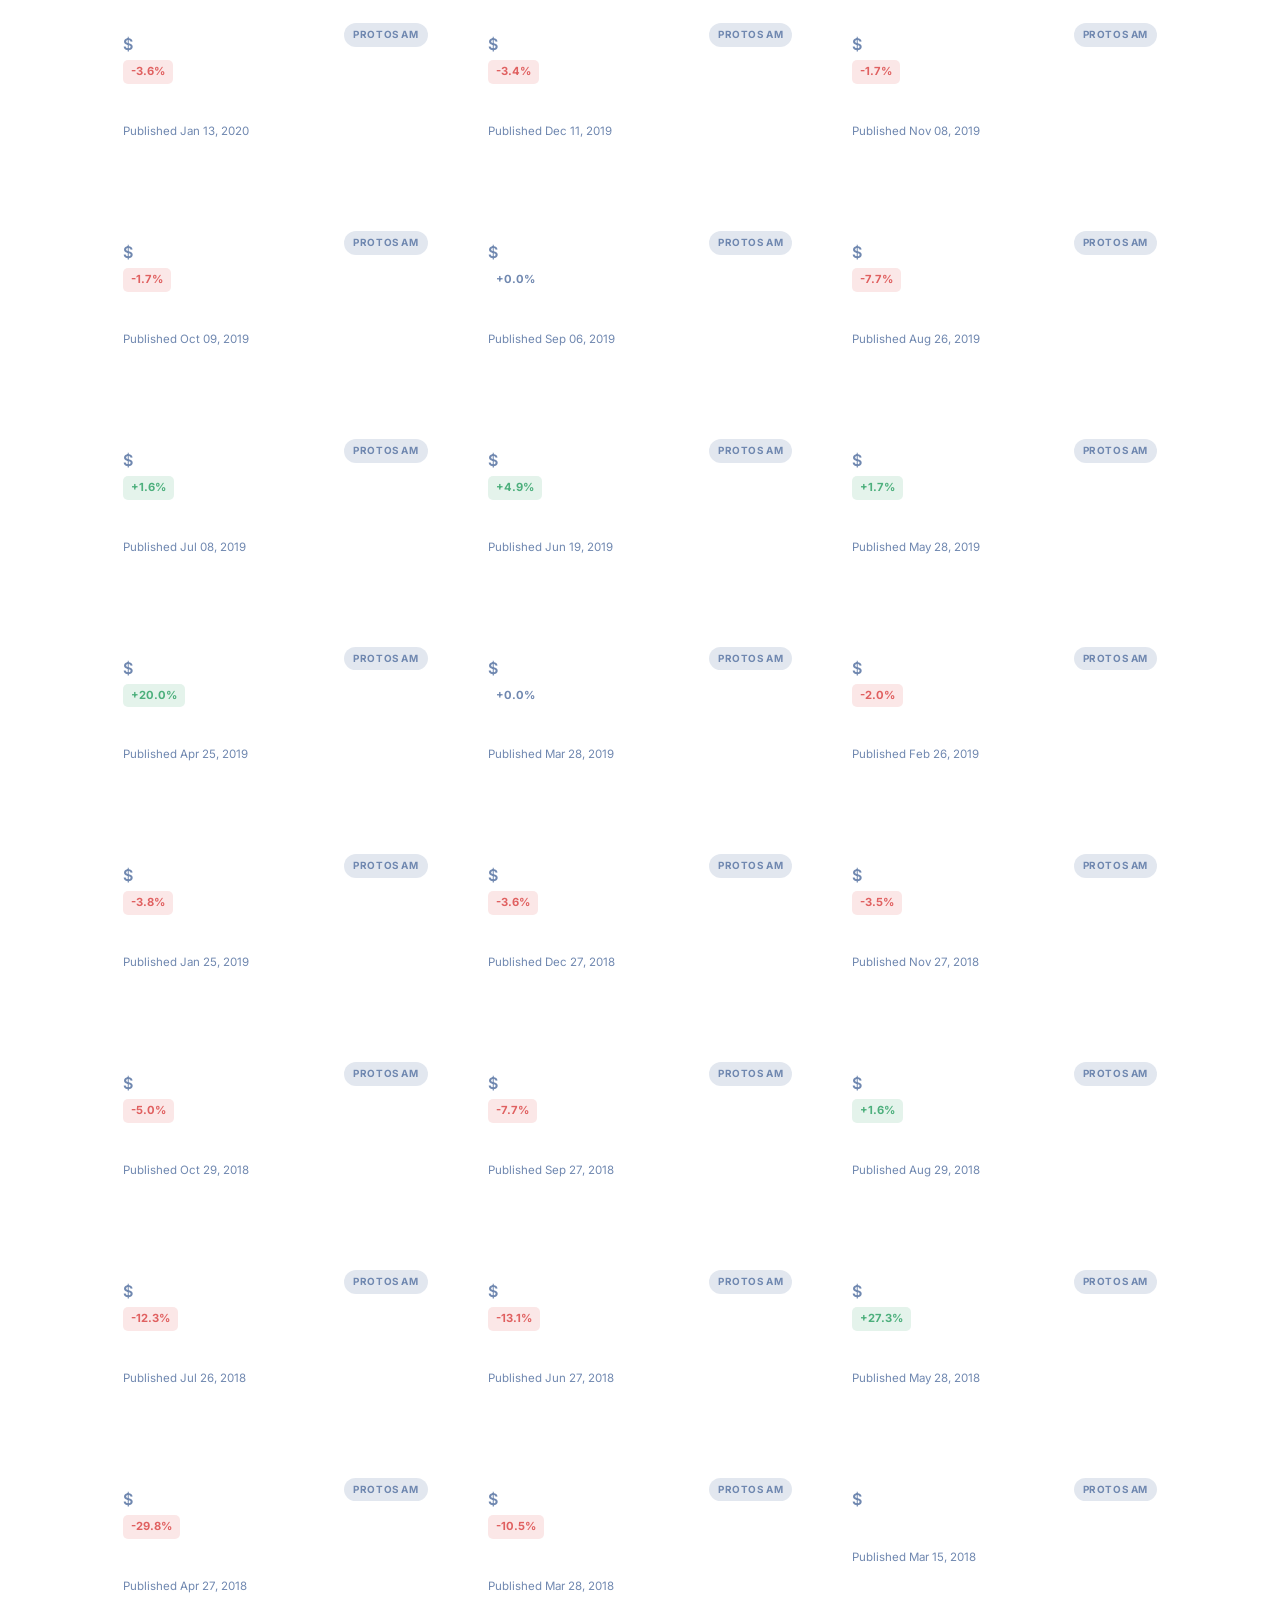
==== commit 3de829b4: "Add June 30, 2026 PRTS Token NAV release ($0.83)" ====
--- a/prts/index.html
+++ b/prts/index.html
@@ -4,7 +4,7 @@
 <meta charset="UTF-8"/>
 <meta name="viewport" content="width=device-width,initial-scale=1"/>
 <title>PRTS Token — NAV History | Mosaic Capital</title>
-<meta name="description" content="Monthly NAV release archive for the PRTS Token from January 2018 to May 2026. Issued by Protos Asset Management (2018–2024) and Mosaic Capital (2024–present)."/>
+<meta name="description" content="Monthly NAV release archive for the PRTS Token from January 2018 to June 2026. Issued by Protos Asset Management (2018–2024) and Mosaic Capital (2024–present)."/>
 <link rel="icon" type="image/svg+xml" href="../favicon.svg"/>
 <link rel="preconnect" href="https://fonts.googleapis.com"/>
 <link href="https://fonts.googleapis.com/css2?family=Inter:wght@300;400;500;600;700;800;900&display=swap" rel="stylesheet"/>
@@ -268,7 +268,7 @@
 <!-- CHART -->
 <div class="chart-section">
   <div class="chart-wrap">
-    <div class="chart-label">NAV per Token (USD) — Dec 2017 inception to May 2026</div>
+    <div class="chart-label">NAV per Token (USD) — Dec 2017 inception to Jun 2026</div>
     <canvas id="navChart"></canvas>
   </div>
 </div>
@@ -323,6 +323,6 @@
   </p>
 </footer>
 
-<script src="/prts/script.js" defer></script>
+<script src="script.js" defer></script>
 </body>
 </html>
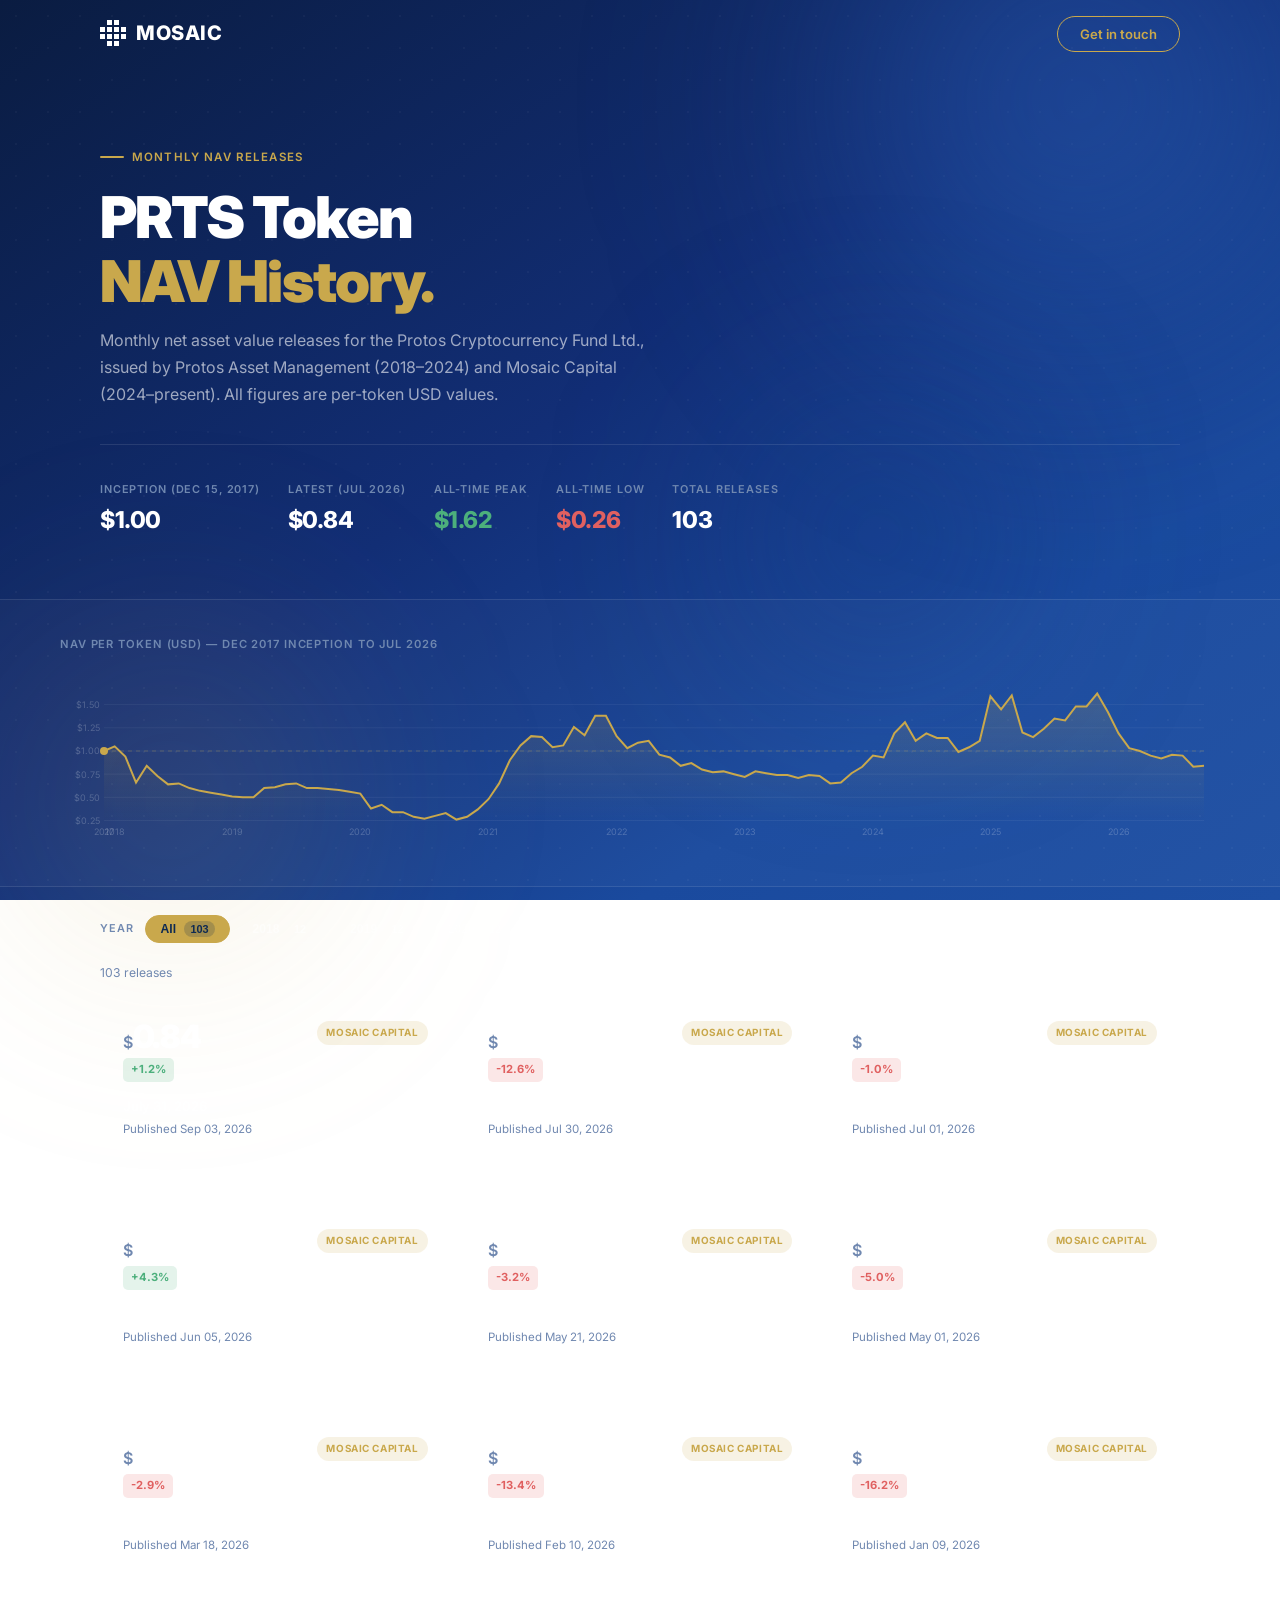
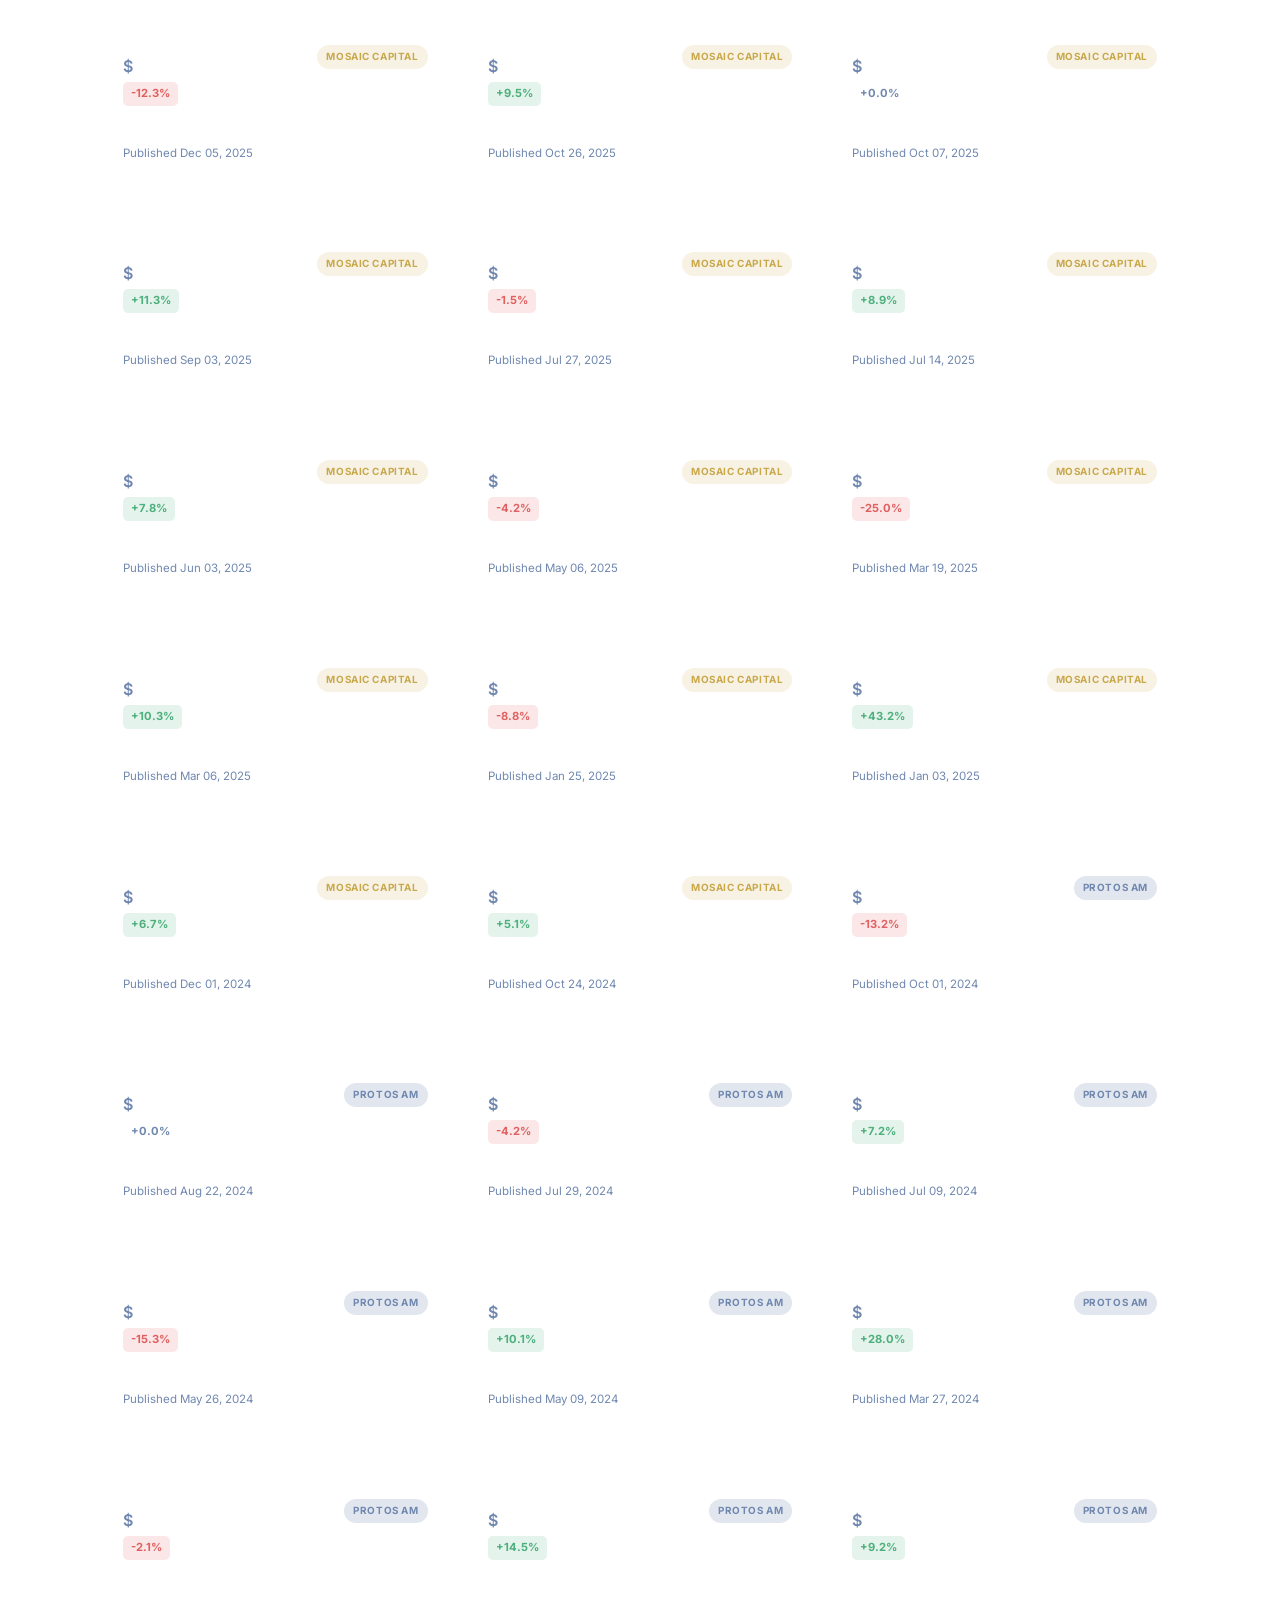
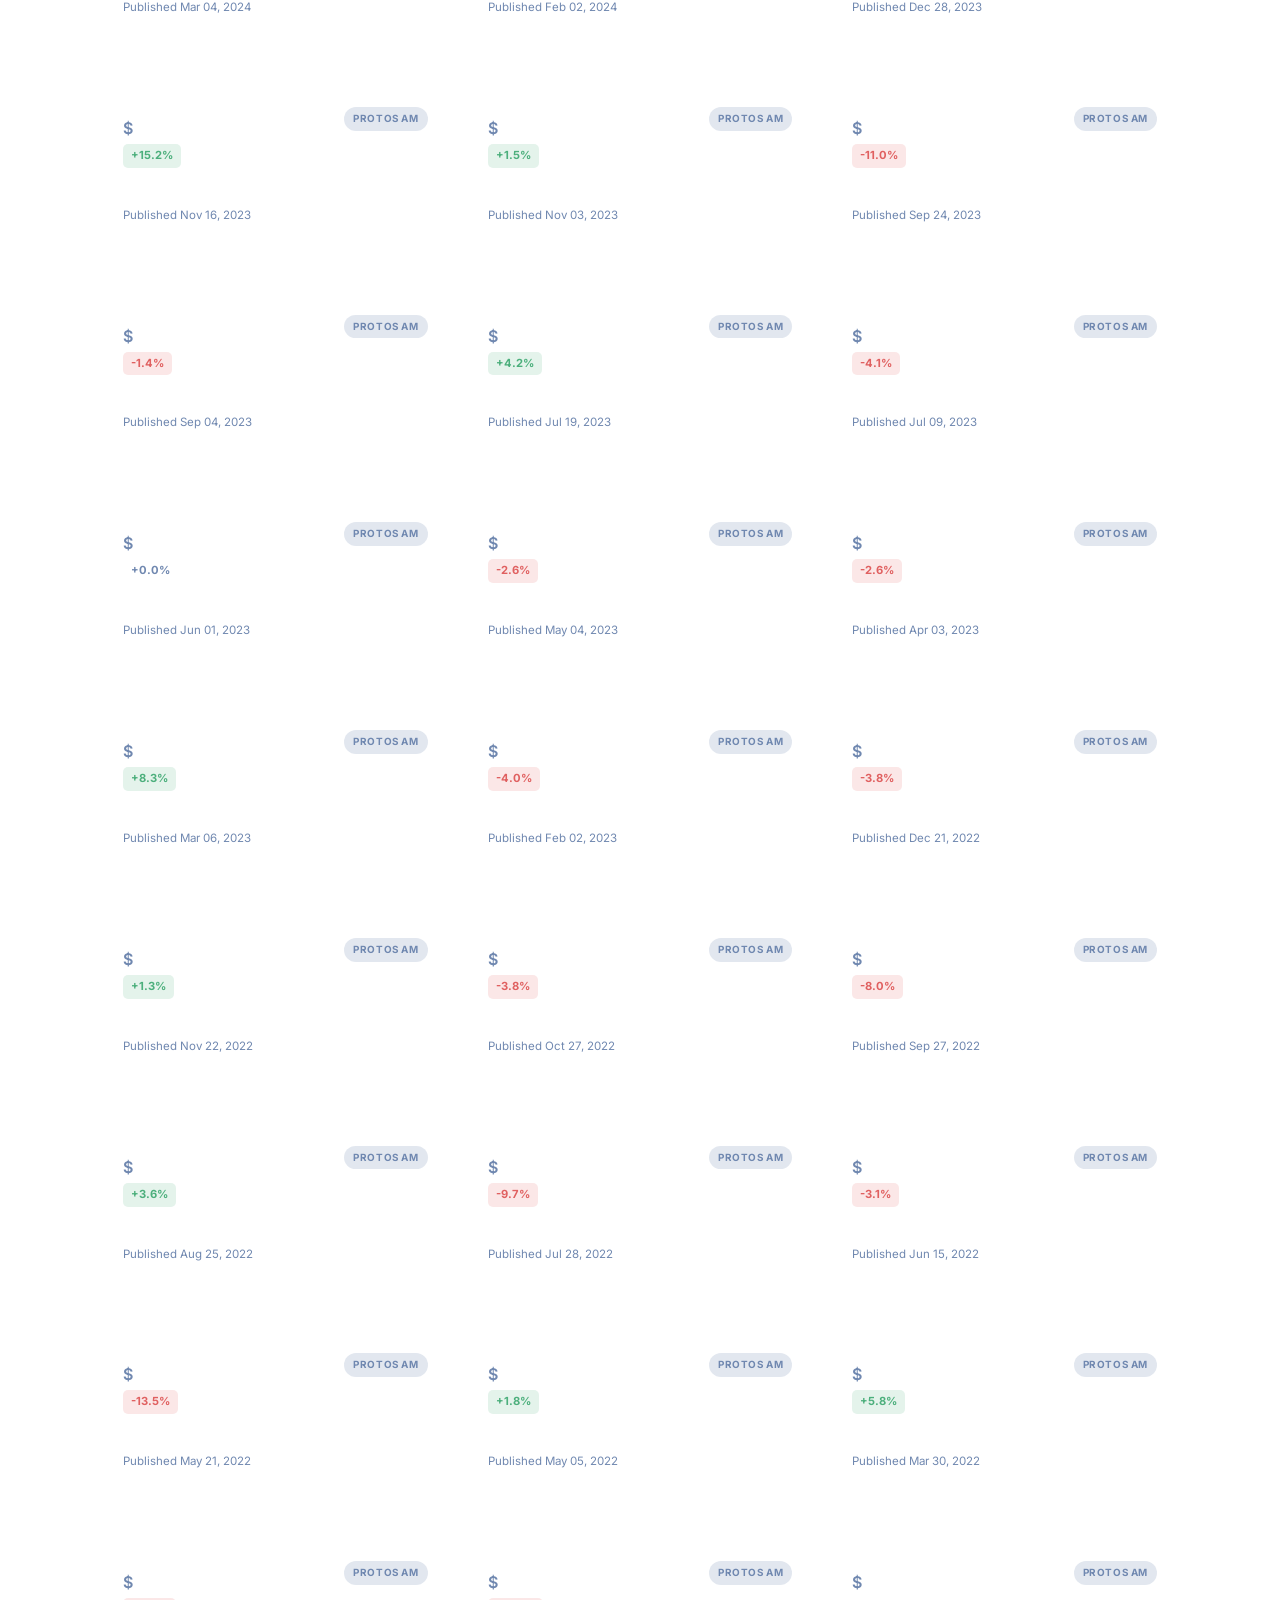
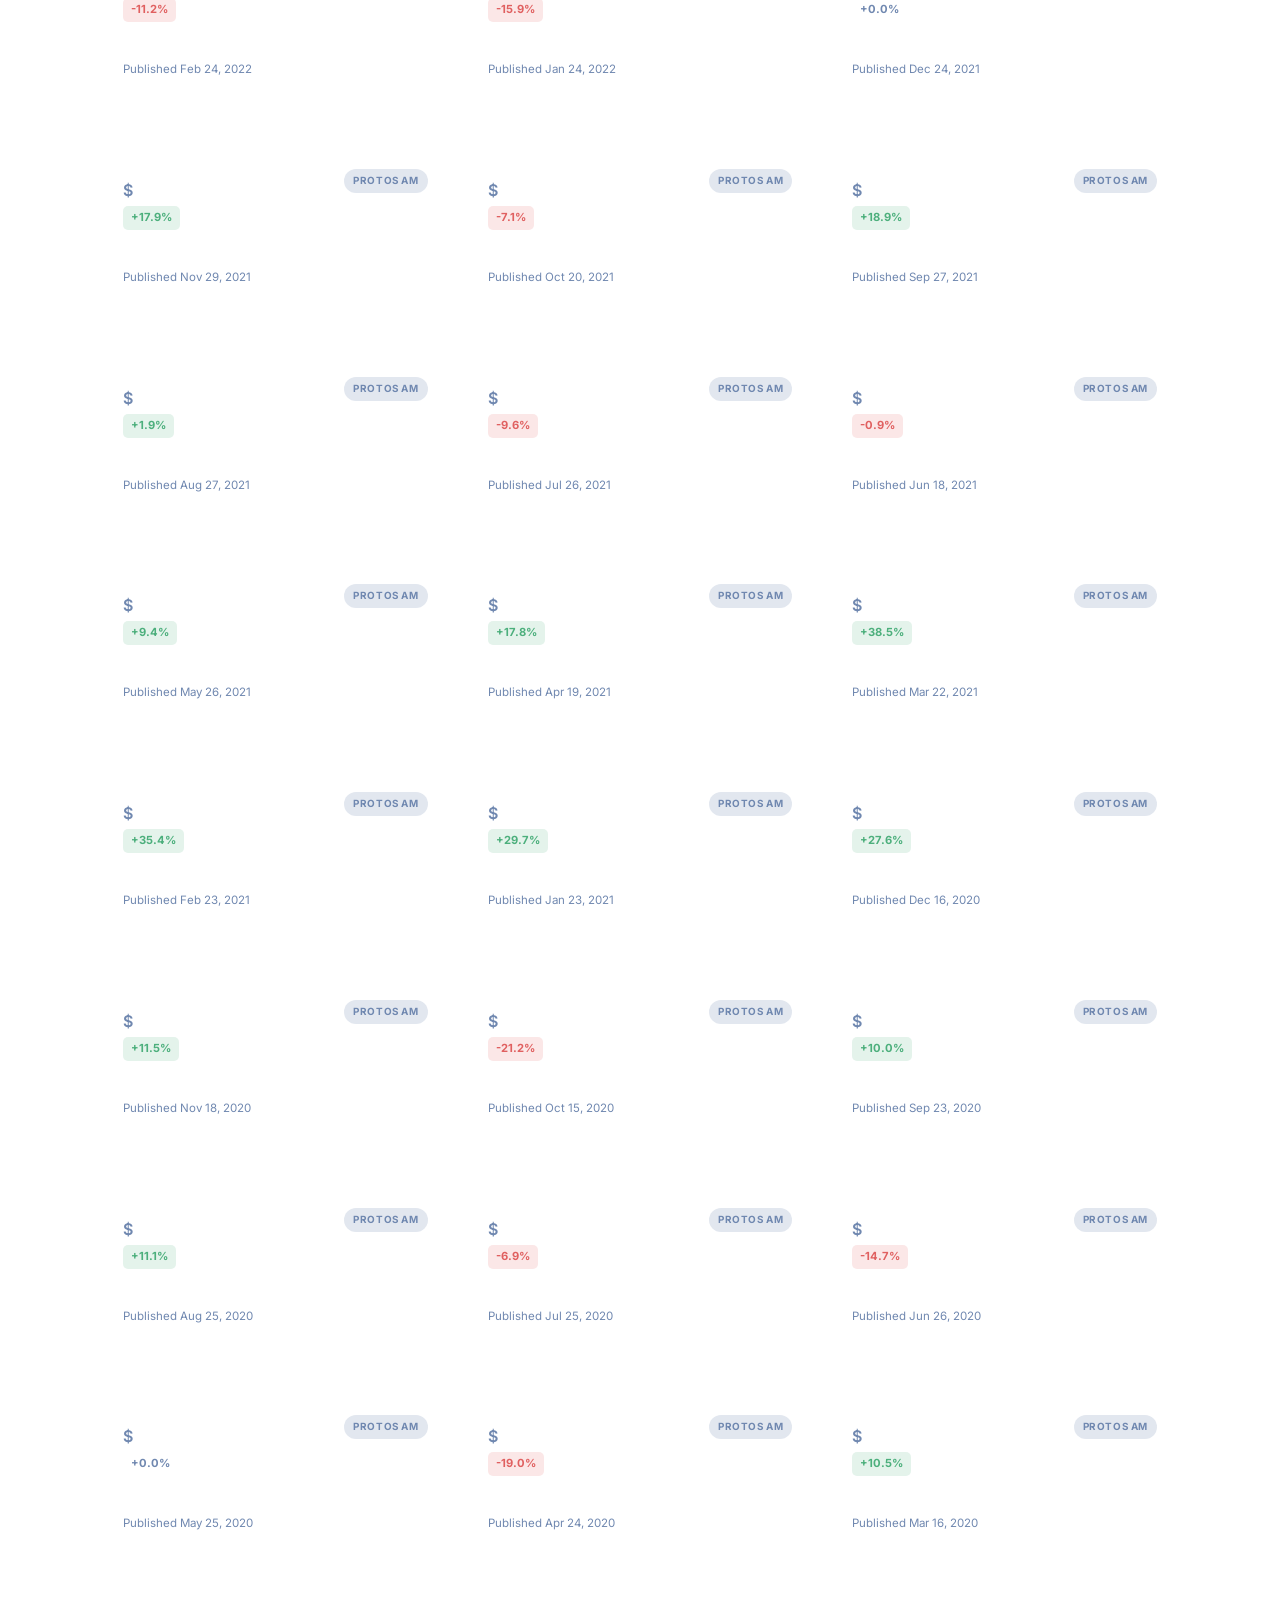
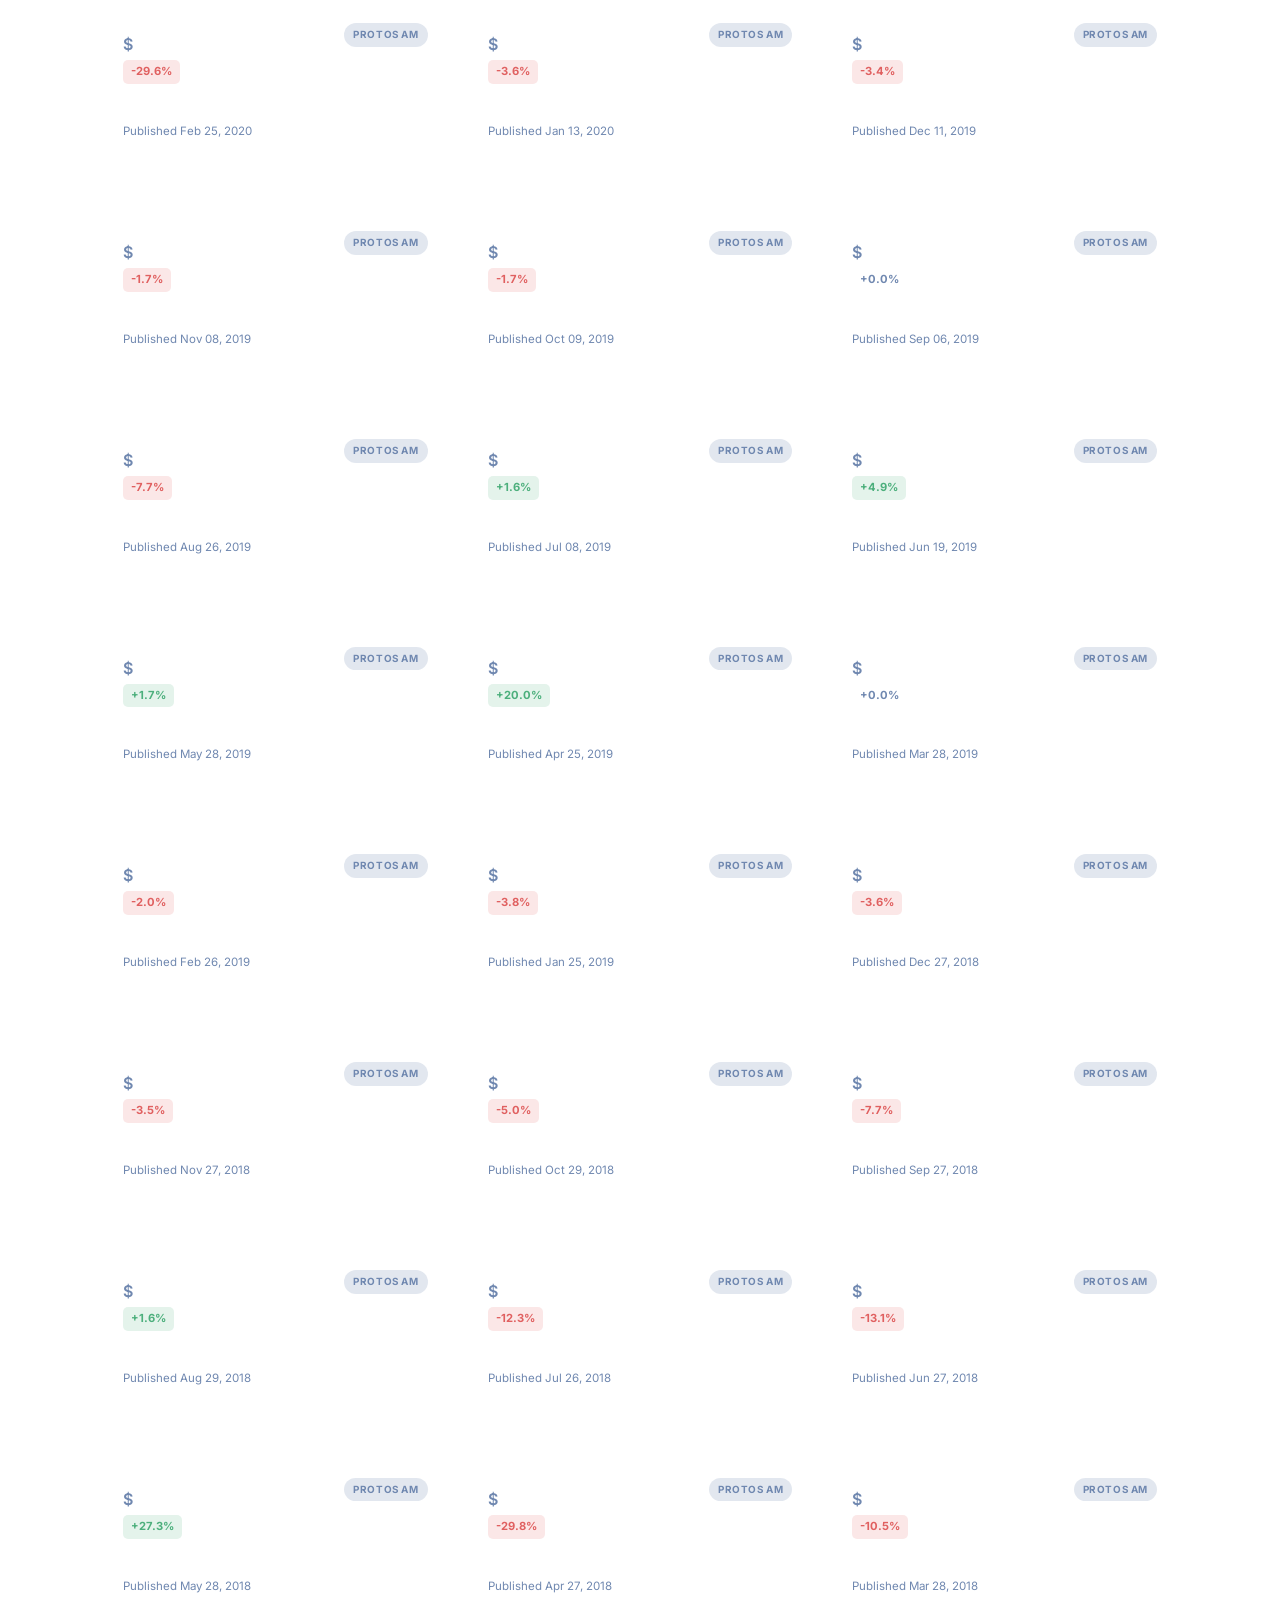
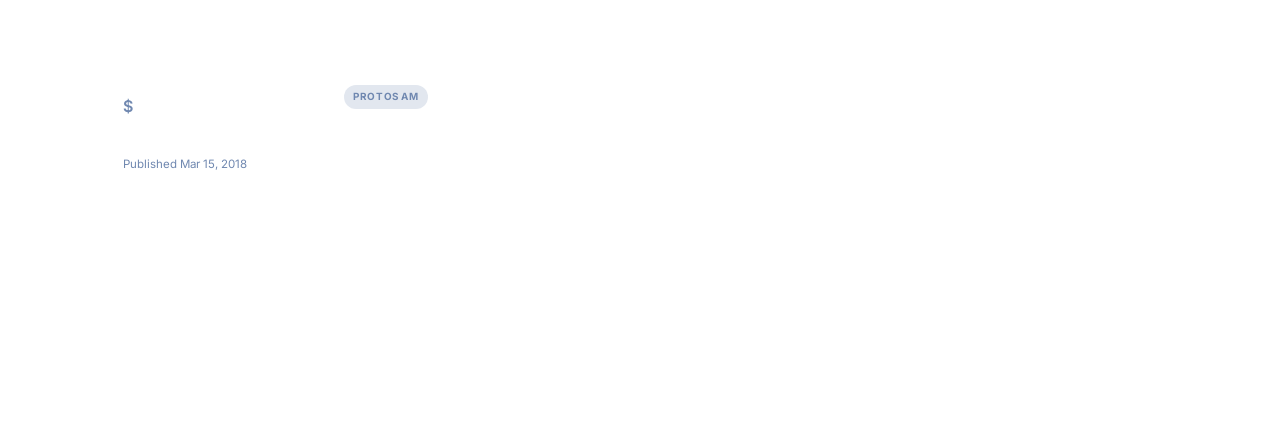
==== commit 445576d9: "Add July 31, 2026 PRTS Token NAV release ($0.84) Co-Authored-By: Claude Opus 4.8 <noreply@anthropic." ====
--- a/prts/index.html
+++ b/prts/index.html
@@ -4,7 +4,7 @@
 <meta charset="UTF-8"/>
 <meta name="viewport" content="width=device-width,initial-scale=1"/>
 <title>PRTS Token — NAV History | Mosaic Capital</title>
-<meta name="description" content="Monthly NAV release archive for the PRTS Token from January 2018 to June 2026. Issued by Protos Asset Management (2018–2024) and Mosaic Capital (2024–present)."/>
+<meta name="description" content="Monthly NAV release archive for the PRTS Token from January 2018 to July 2026. Issued by Protos Asset Management (2018–2024) and Mosaic Capital (2024–present)."/>
 <link rel="icon" type="image/svg+xml" href="../favicon.svg"/>
 <link rel="preconnect" href="https://fonts.googleapis.com"/>
 <link href="https://fonts.googleapis.com/css2?family=Inter:wght@300;400;500;600;700;800;900&display=swap" rel="stylesheet"/>
@@ -268,7 +268,7 @@
 <!-- CHART -->
 <div class="chart-section">
   <div class="chart-wrap">
-    <div class="chart-label">NAV per Token (USD) — Dec 2017 inception to Jun 2026</div>
+    <div class="chart-label">NAV per Token (USD) — Dec 2017 inception to Jul 2026</div>
     <canvas id="navChart"></canvas>
   </div>
 </div>
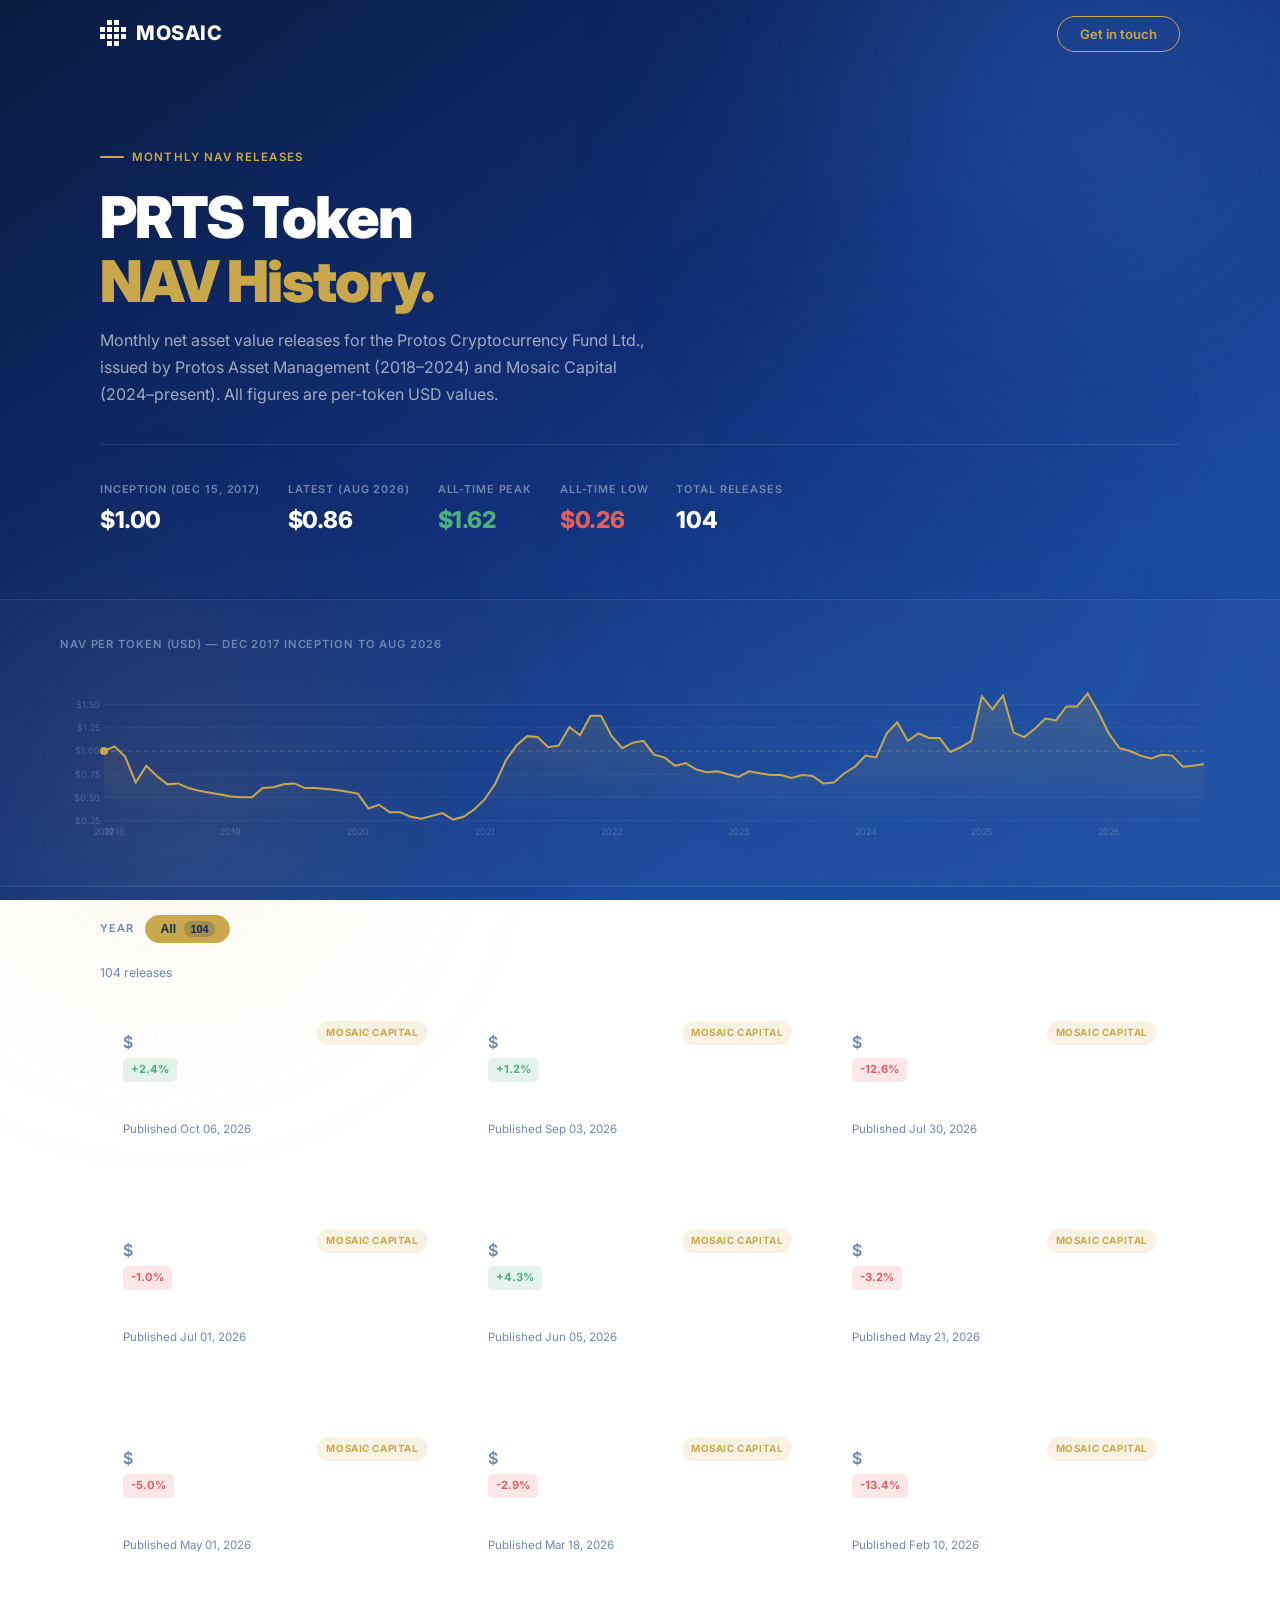
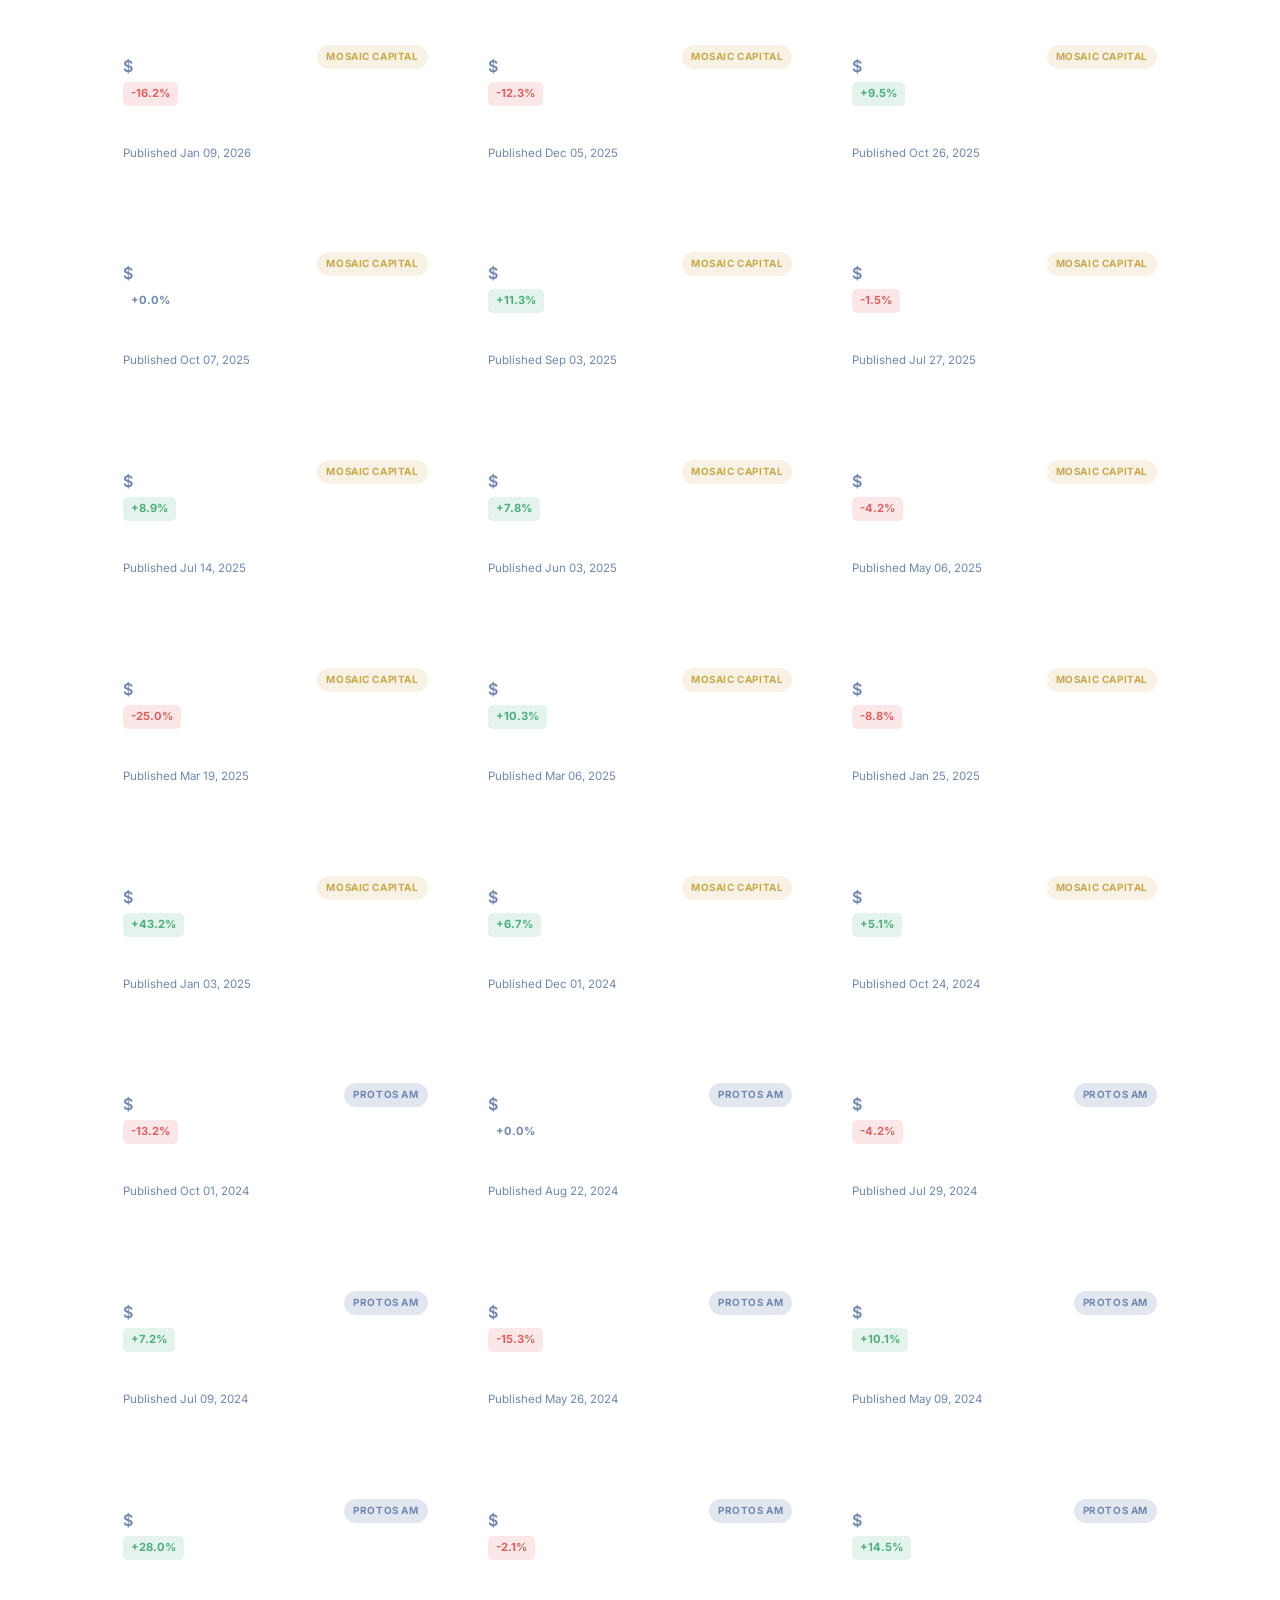
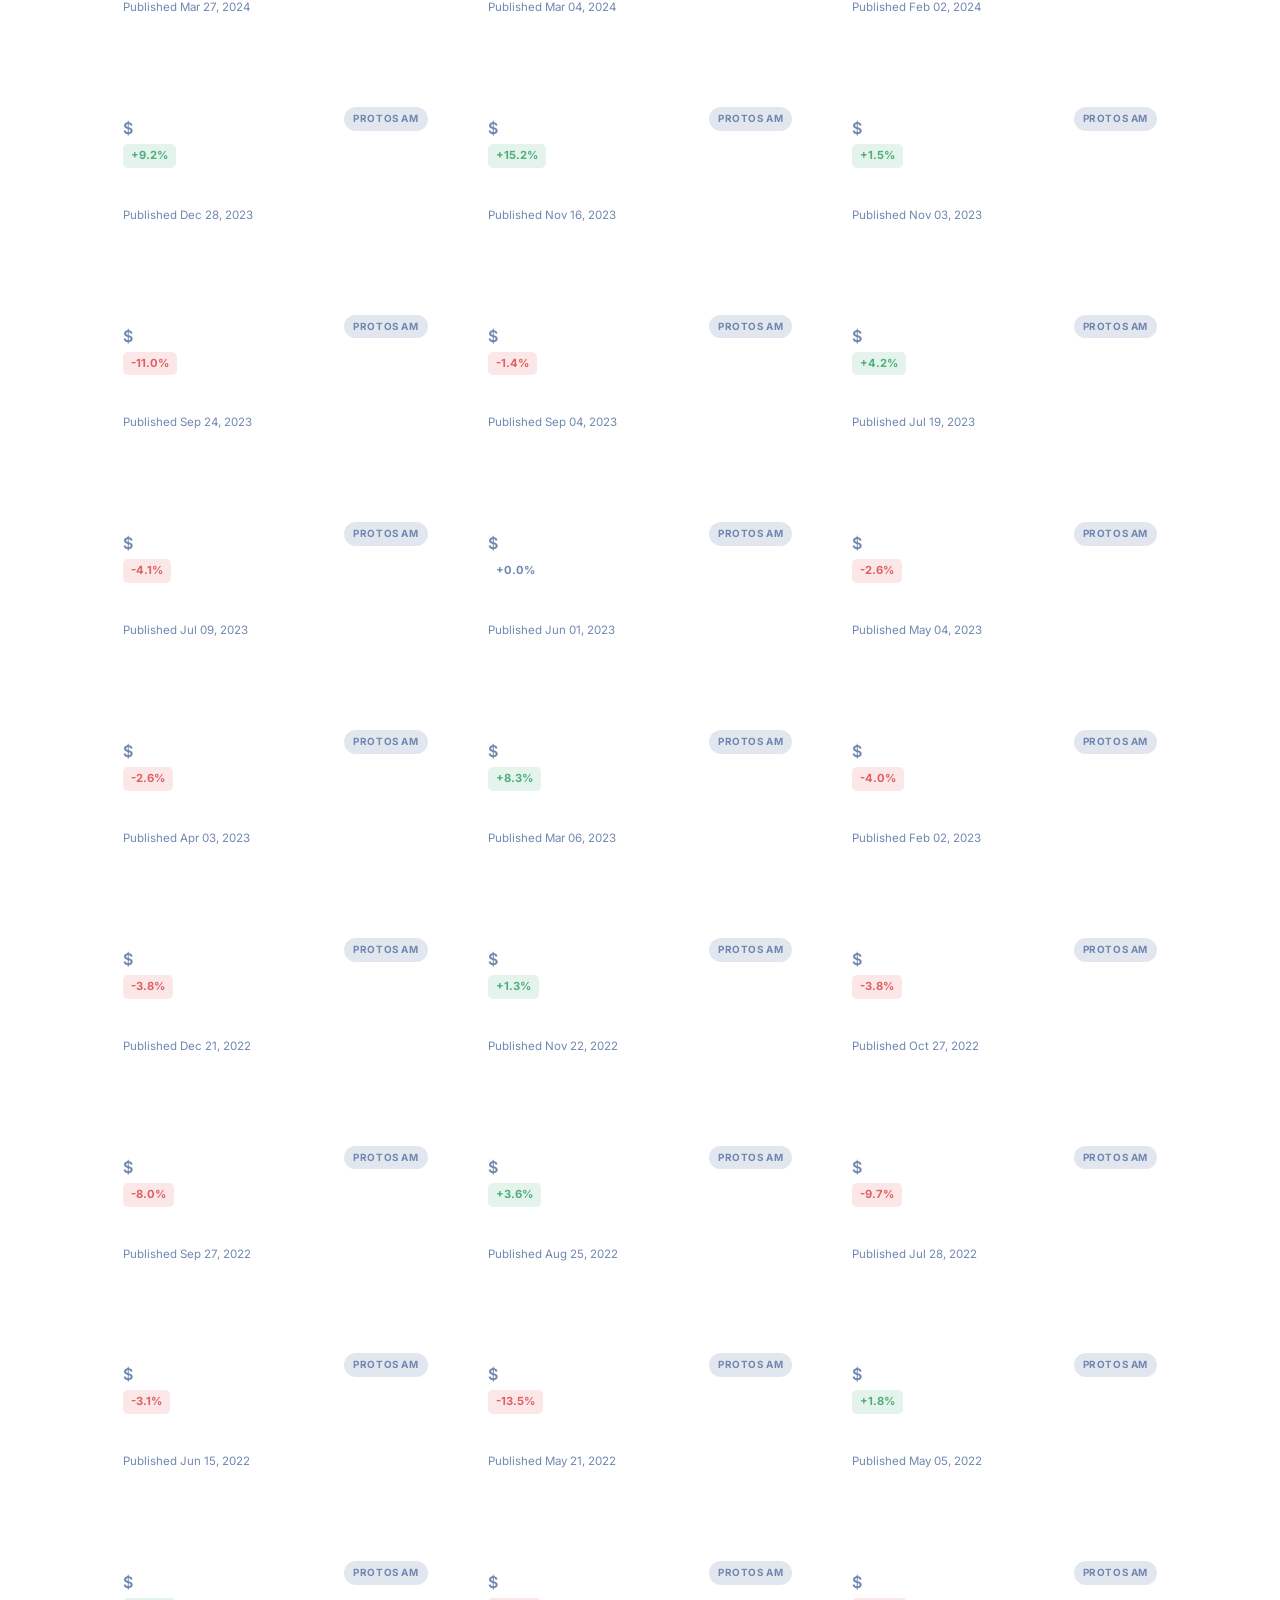
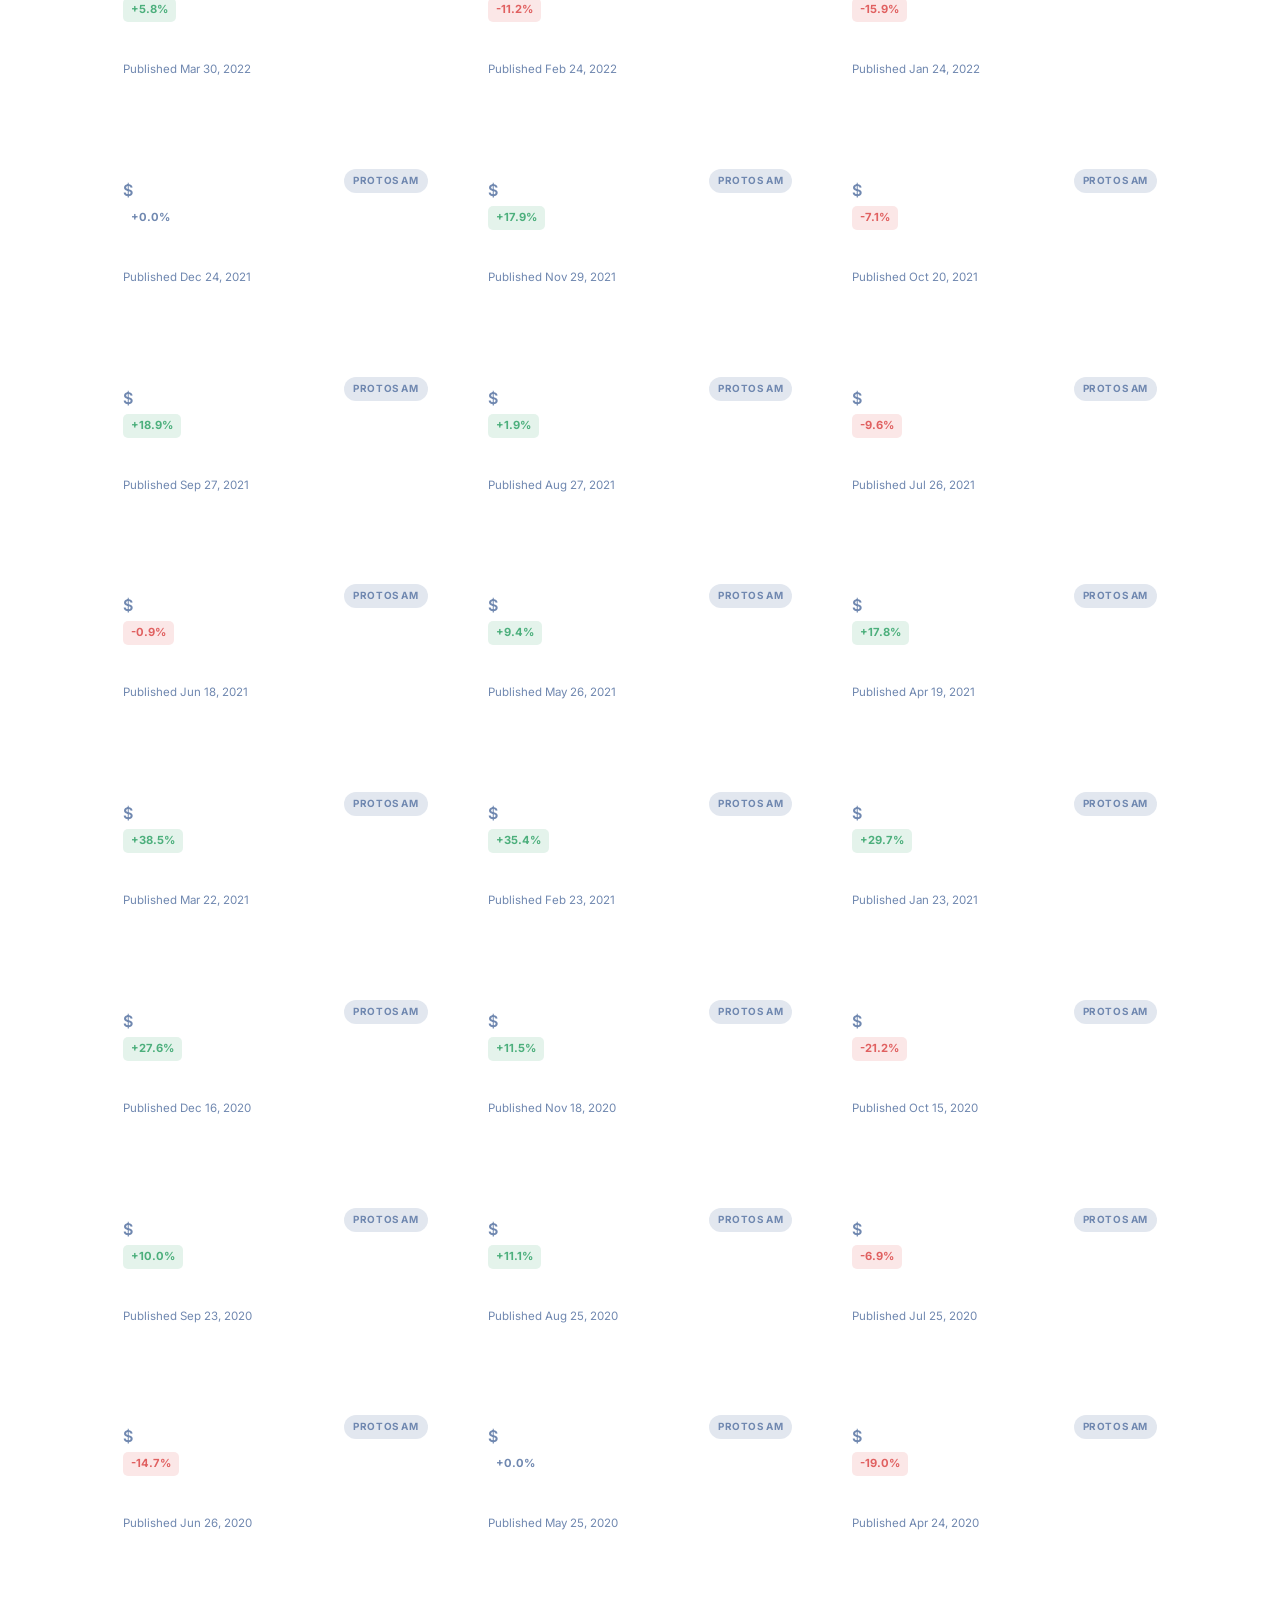
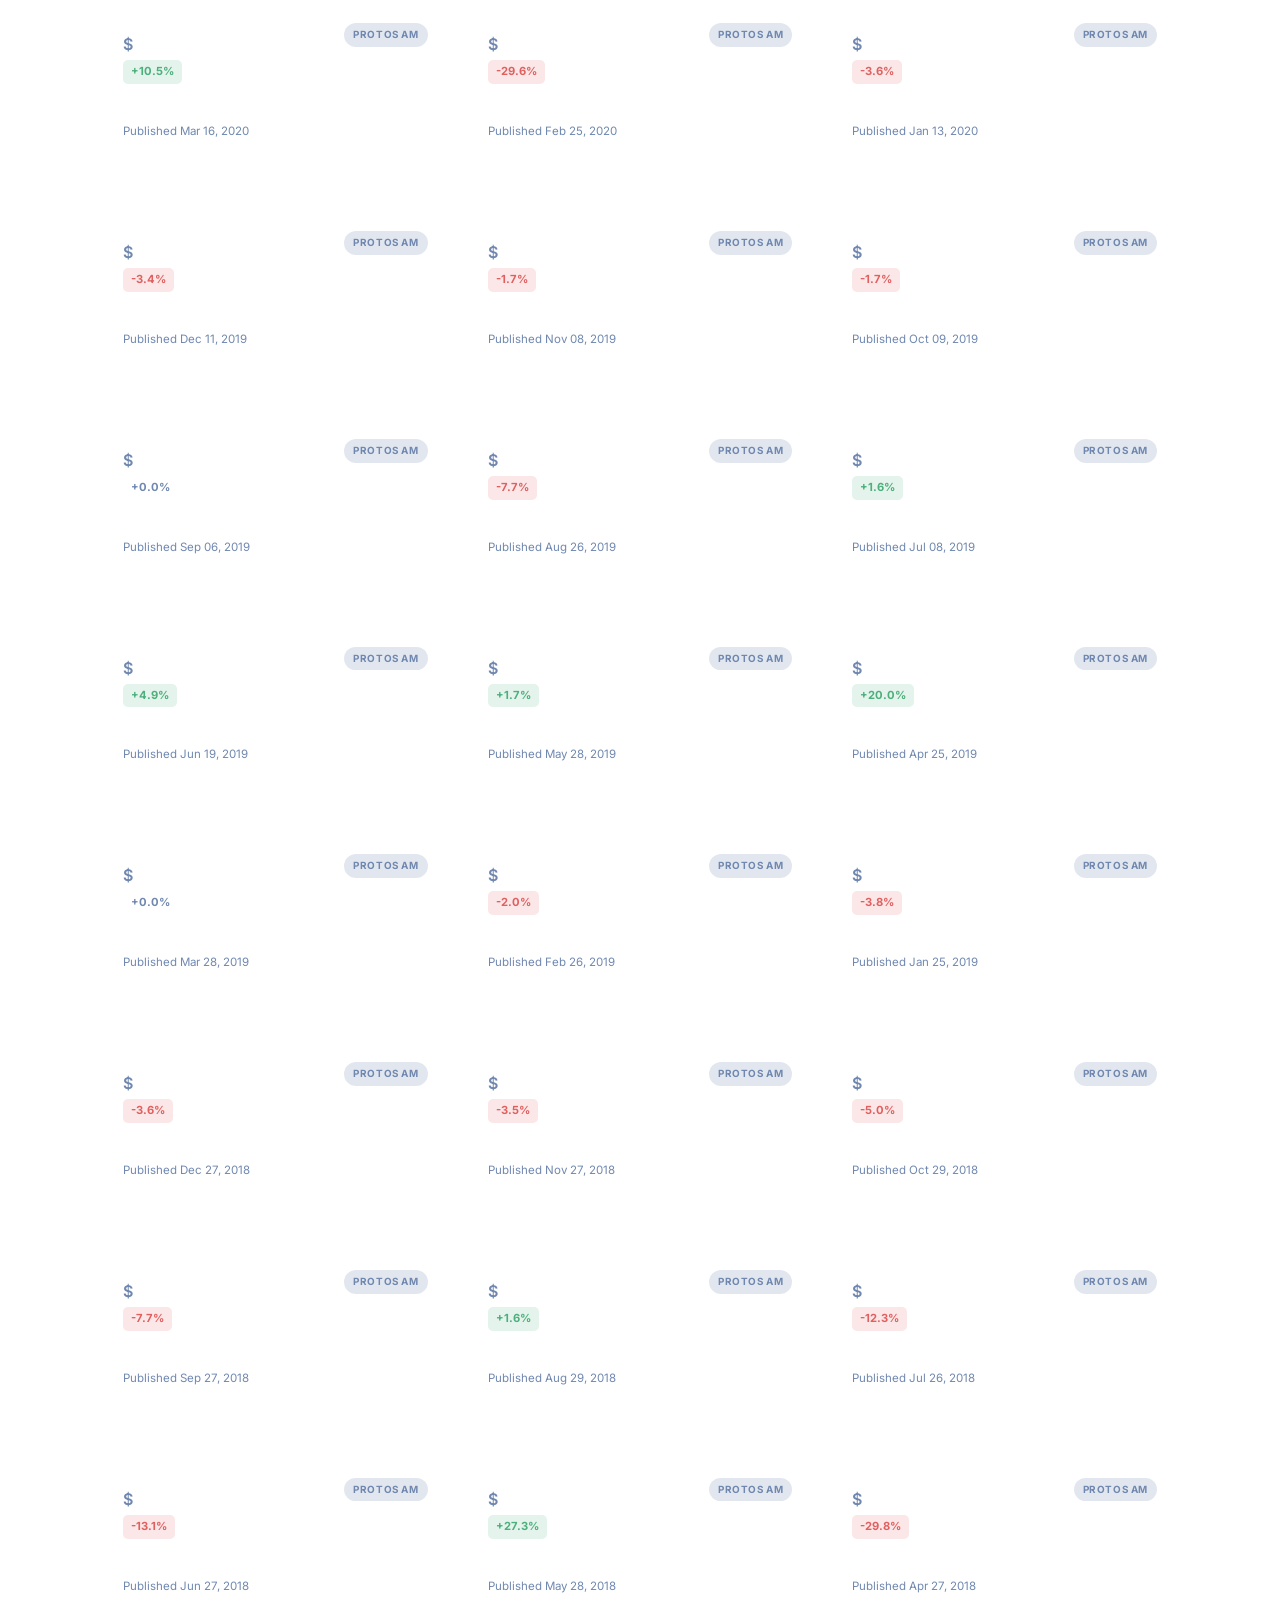
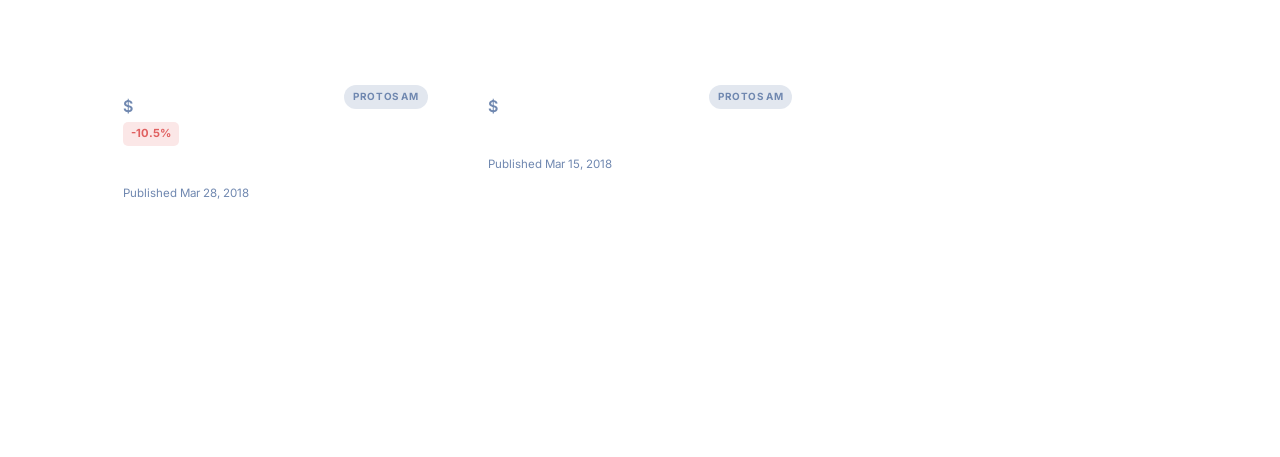
==== commit 10117c42: "Add August 31, 2026 PRTS Token NAV release ($0.86) Co-Authored-By: Claude Opus 4.8 <noreply@anthropi" ====
--- a/prts/index.html
+++ b/prts/index.html
@@ -4,7 +4,7 @@
 <meta charset="UTF-8"/>
 <meta name="viewport" content="width=device-width,initial-scale=1"/>
 <title>PRTS Token — NAV History | Mosaic Capital</title>
-<meta name="description" content="Monthly NAV release archive for the PRTS Token from January 2018 to July 2026. Issued by Protos Asset Management (2018–2024) and Mosaic Capital (2024–present)."/>
+<meta name="description" content="Monthly NAV release archive for the PRTS Token from January 2018 to August 2026. Issued by Protos Asset Management (2018–2024) and Mosaic Capital (2024–present)."/>
 <link rel="icon" type="image/svg+xml" href="../favicon.svg"/>
 <link rel="preconnect" href="https://fonts.googleapis.com"/>
 <link href="https://fonts.googleapis.com/css2?family=Inter:wght@300;400;500;600;700;800;900&display=swap" rel="stylesheet"/>
@@ -268,7 +268,7 @@
 <!-- CHART -->
 <div class="chart-section">
   <div class="chart-wrap">
-    <div class="chart-label">NAV per Token (USD) — Dec 2017 inception to Jul 2026</div>
+    <div class="chart-label">NAV per Token (USD) — Dec 2017 inception to Aug 2026</div>
     <canvas id="navChart"></canvas>
   </div>
 </div>
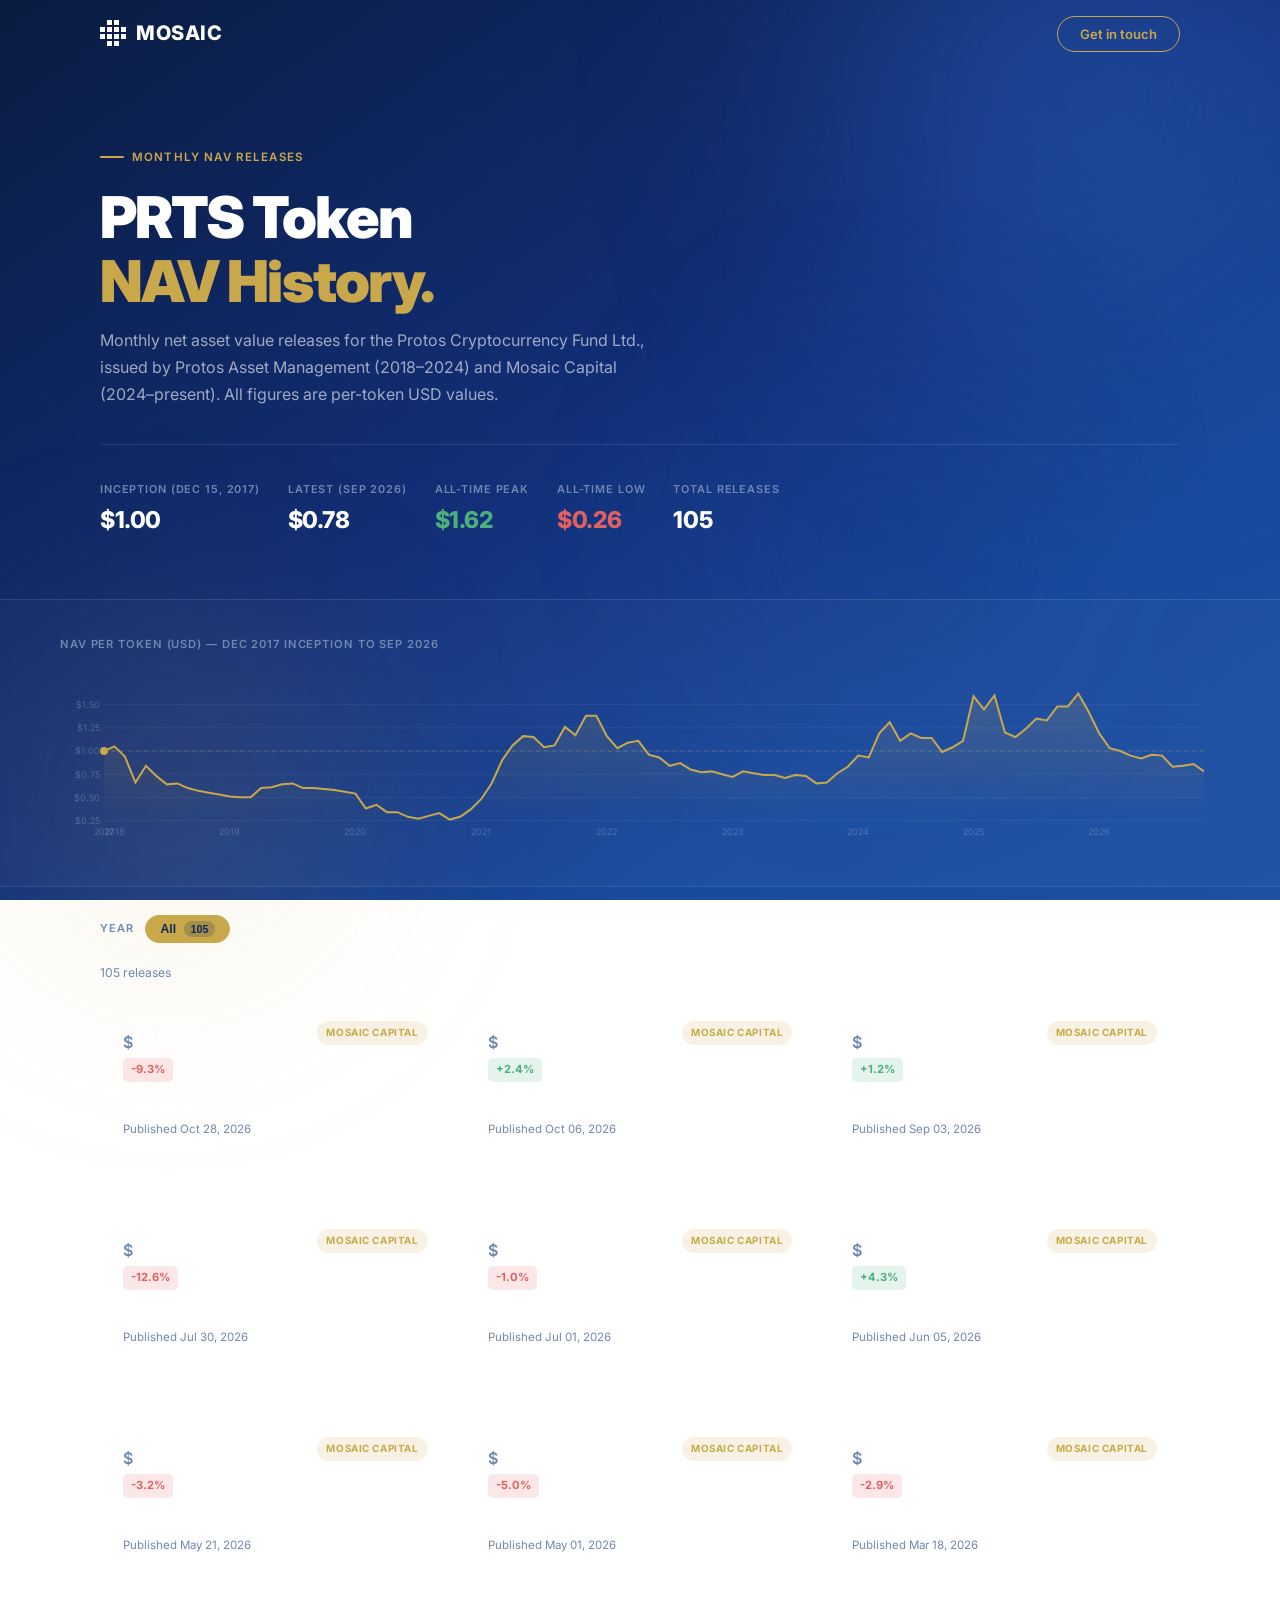
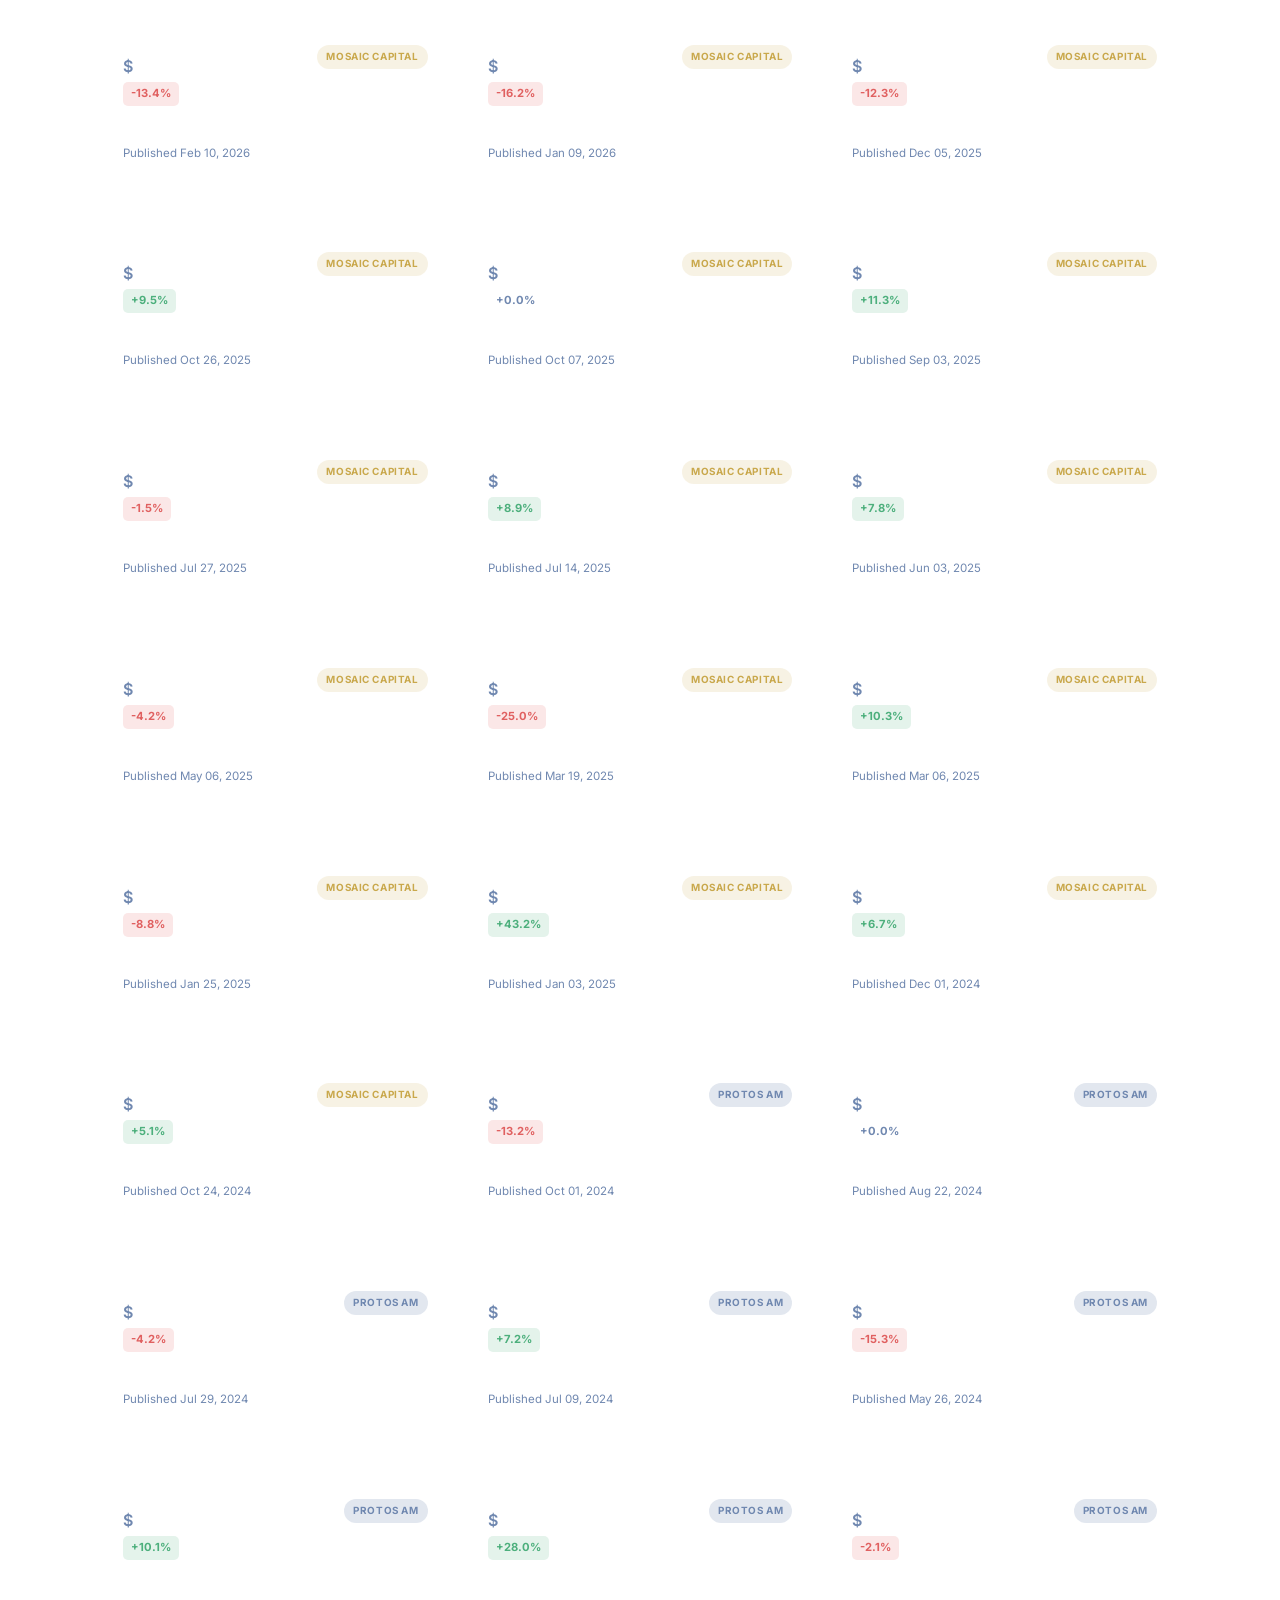
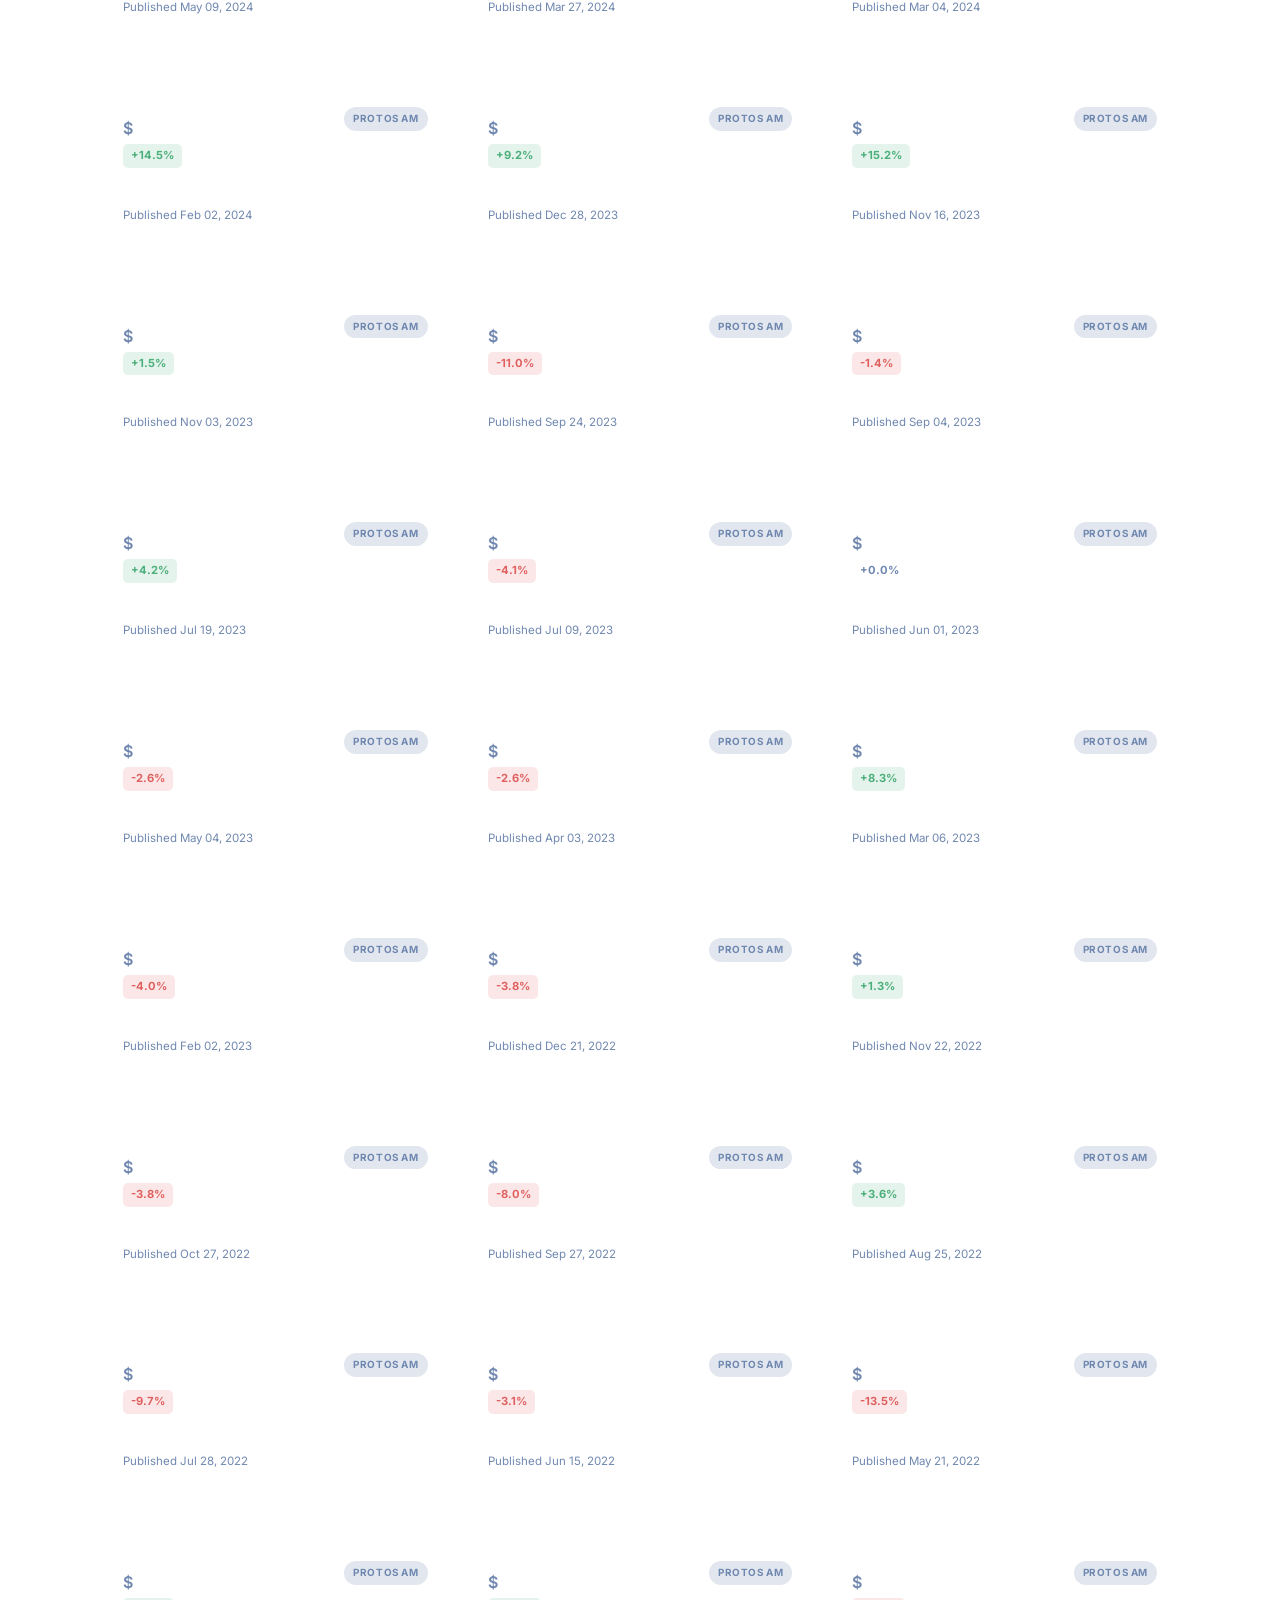
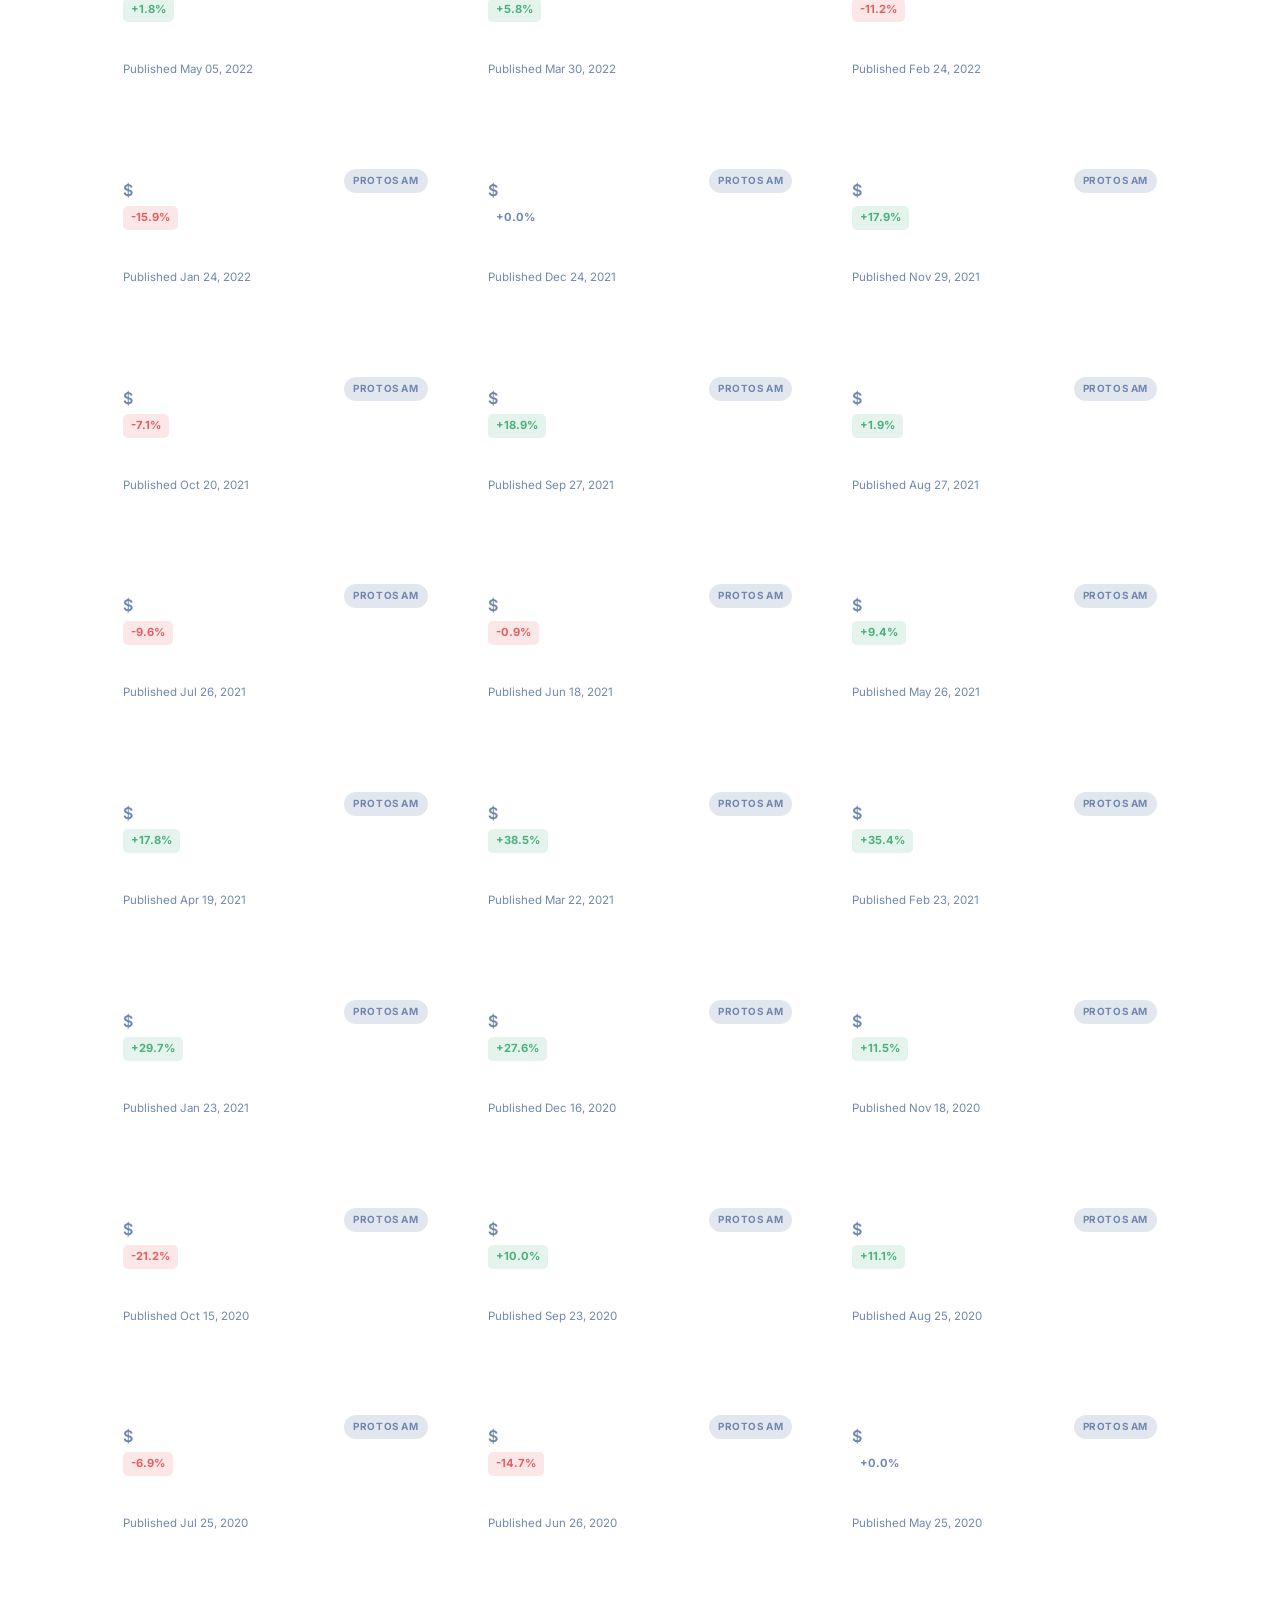
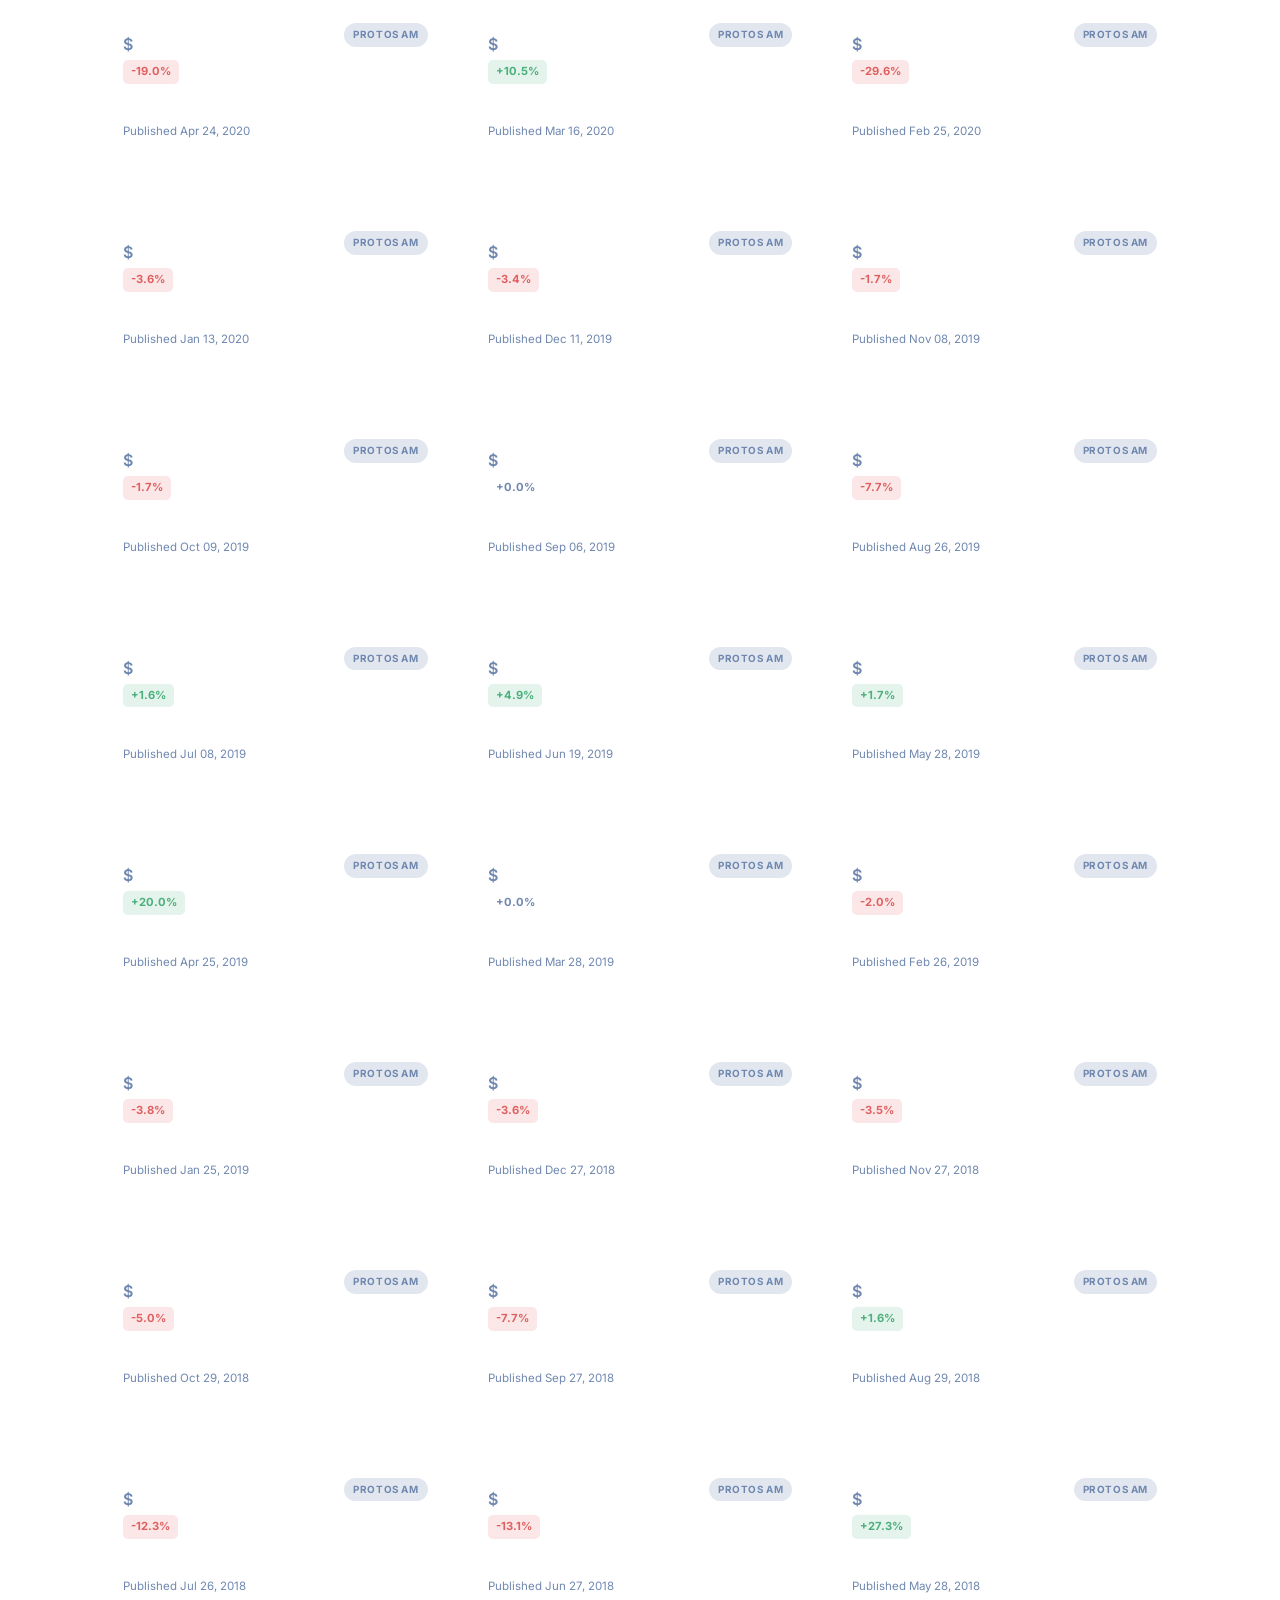
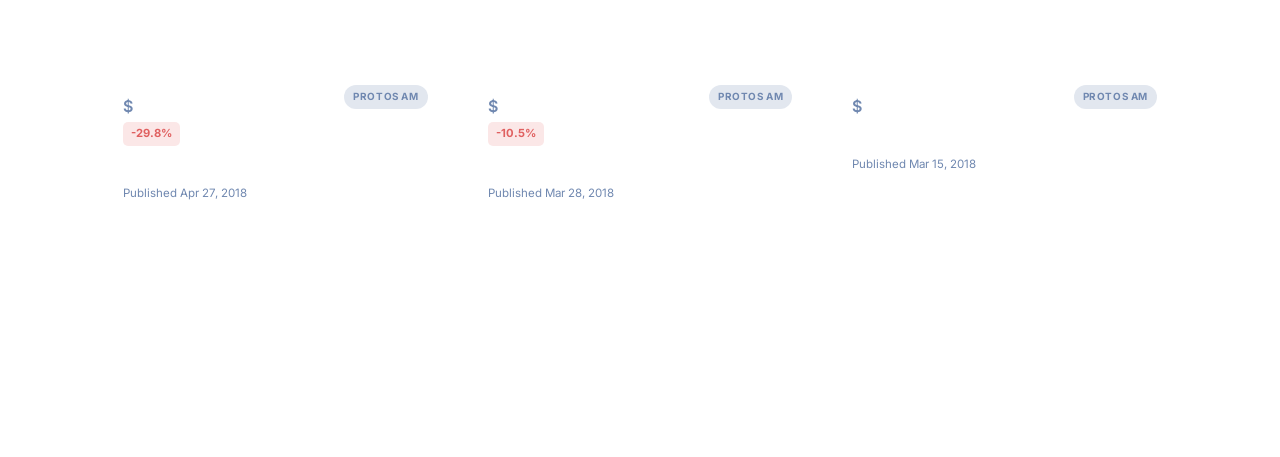
==== commit 83926664: "Add September 30, 2026 PRTS Token NAV release ($0.78) Co-Authored-By: Claude Opus 4.8 <noreply@anthr" ====
--- a/prts/index.html
+++ b/prts/index.html
@@ -4,7 +4,7 @@
 <meta charset="UTF-8"/>
 <meta name="viewport" content="width=device-width,initial-scale=1"/>
 <title>PRTS Token — NAV History | Mosaic Capital</title>
-<meta name="description" content="Monthly NAV release archive for the PRTS Token from January 2018 to August 2026. Issued by Protos Asset Management (2018–2024) and Mosaic Capital (2024–present)."/>
+<meta name="description" content="Monthly NAV release archive for the PRTS Token from January 2018 to September 2026. Issued by Protos Asset Management (2018–2024) and Mosaic Capital (2024–present)."/>
 <link rel="icon" type="image/svg+xml" href="../favicon.svg"/>
 <link rel="preconnect" href="https://fonts.googleapis.com"/>
 <link href="https://fonts.googleapis.com/css2?family=Inter:wght@300;400;500;600;700;800;900&display=swap" rel="stylesheet"/>
@@ -268,7 +268,7 @@
 <!-- CHART -->
 <div class="chart-section">
   <div class="chart-wrap">
-    <div class="chart-label">NAV per Token (USD) — Dec 2017 inception to Aug 2026</div>
+    <div class="chart-label">NAV per Token (USD) — Dec 2017 inception to Sep 2026</div>
     <canvas id="navChart"></canvas>
   </div>
 </div>
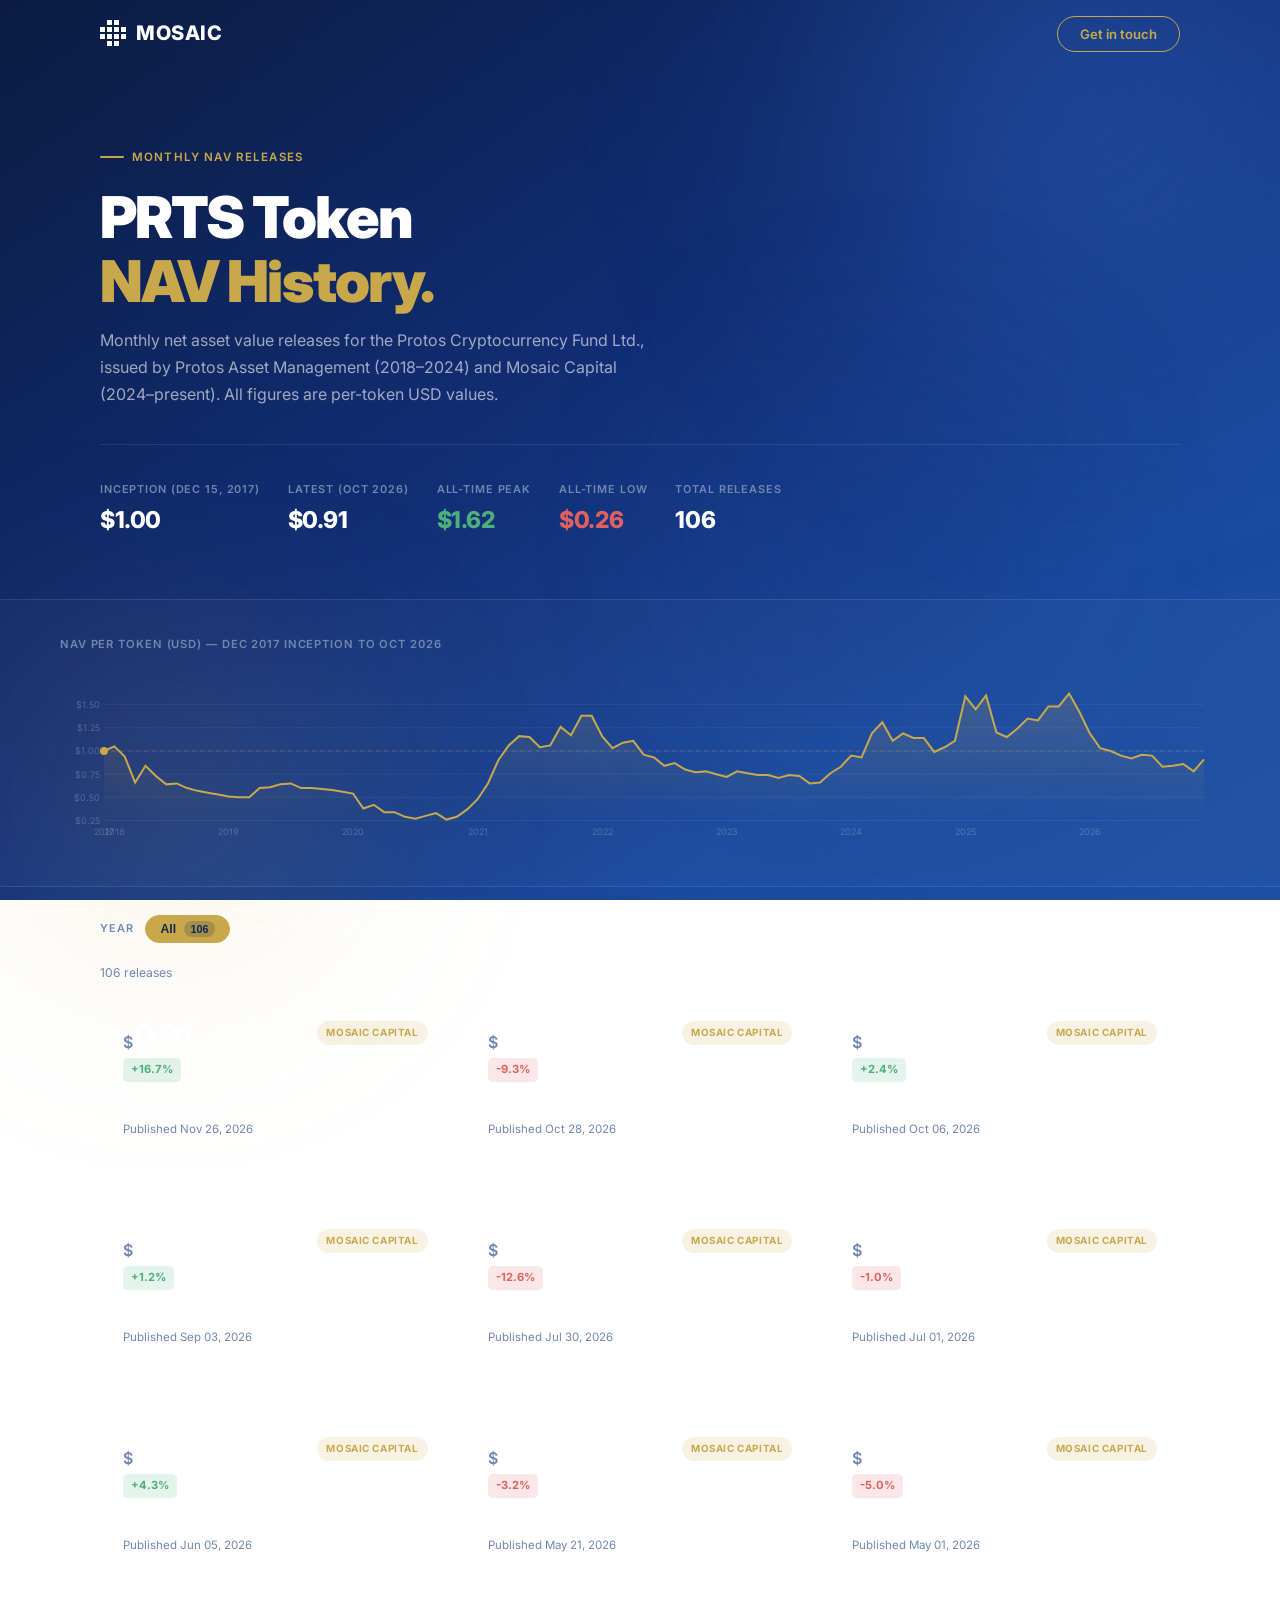
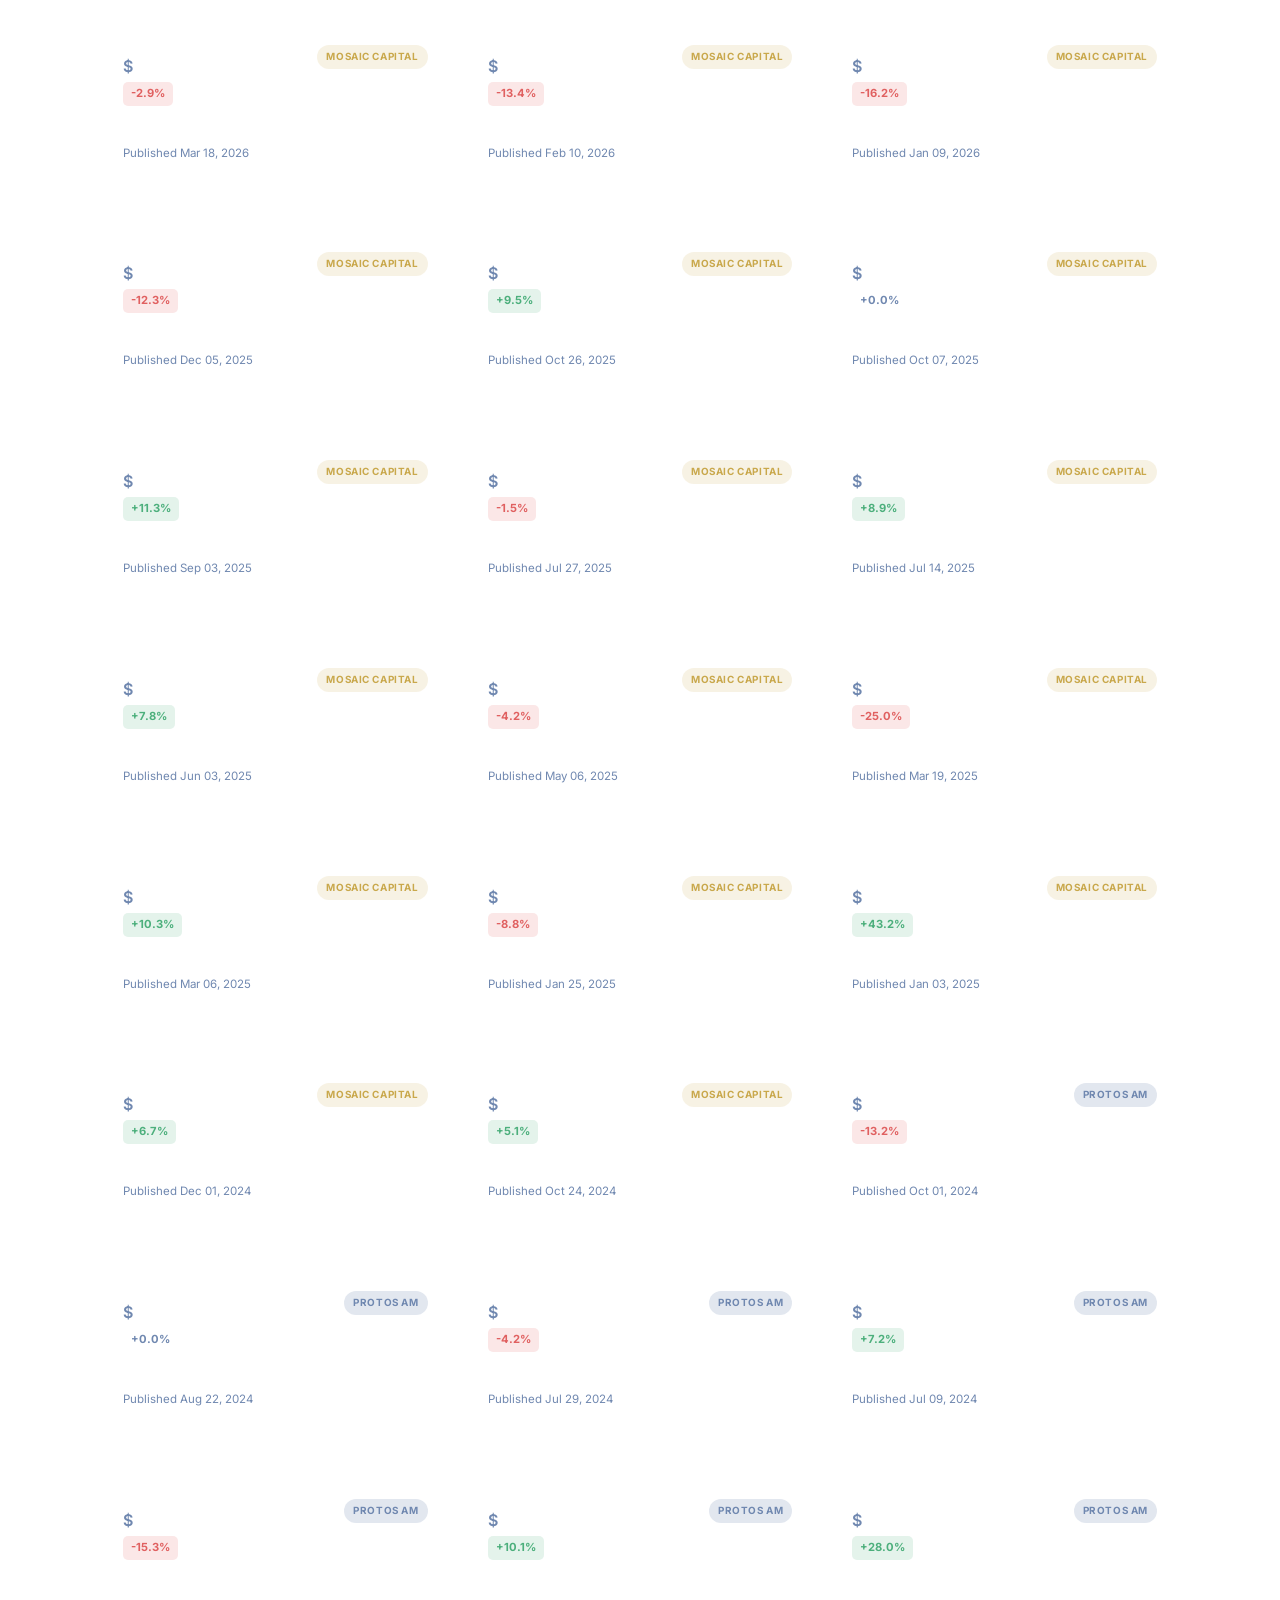
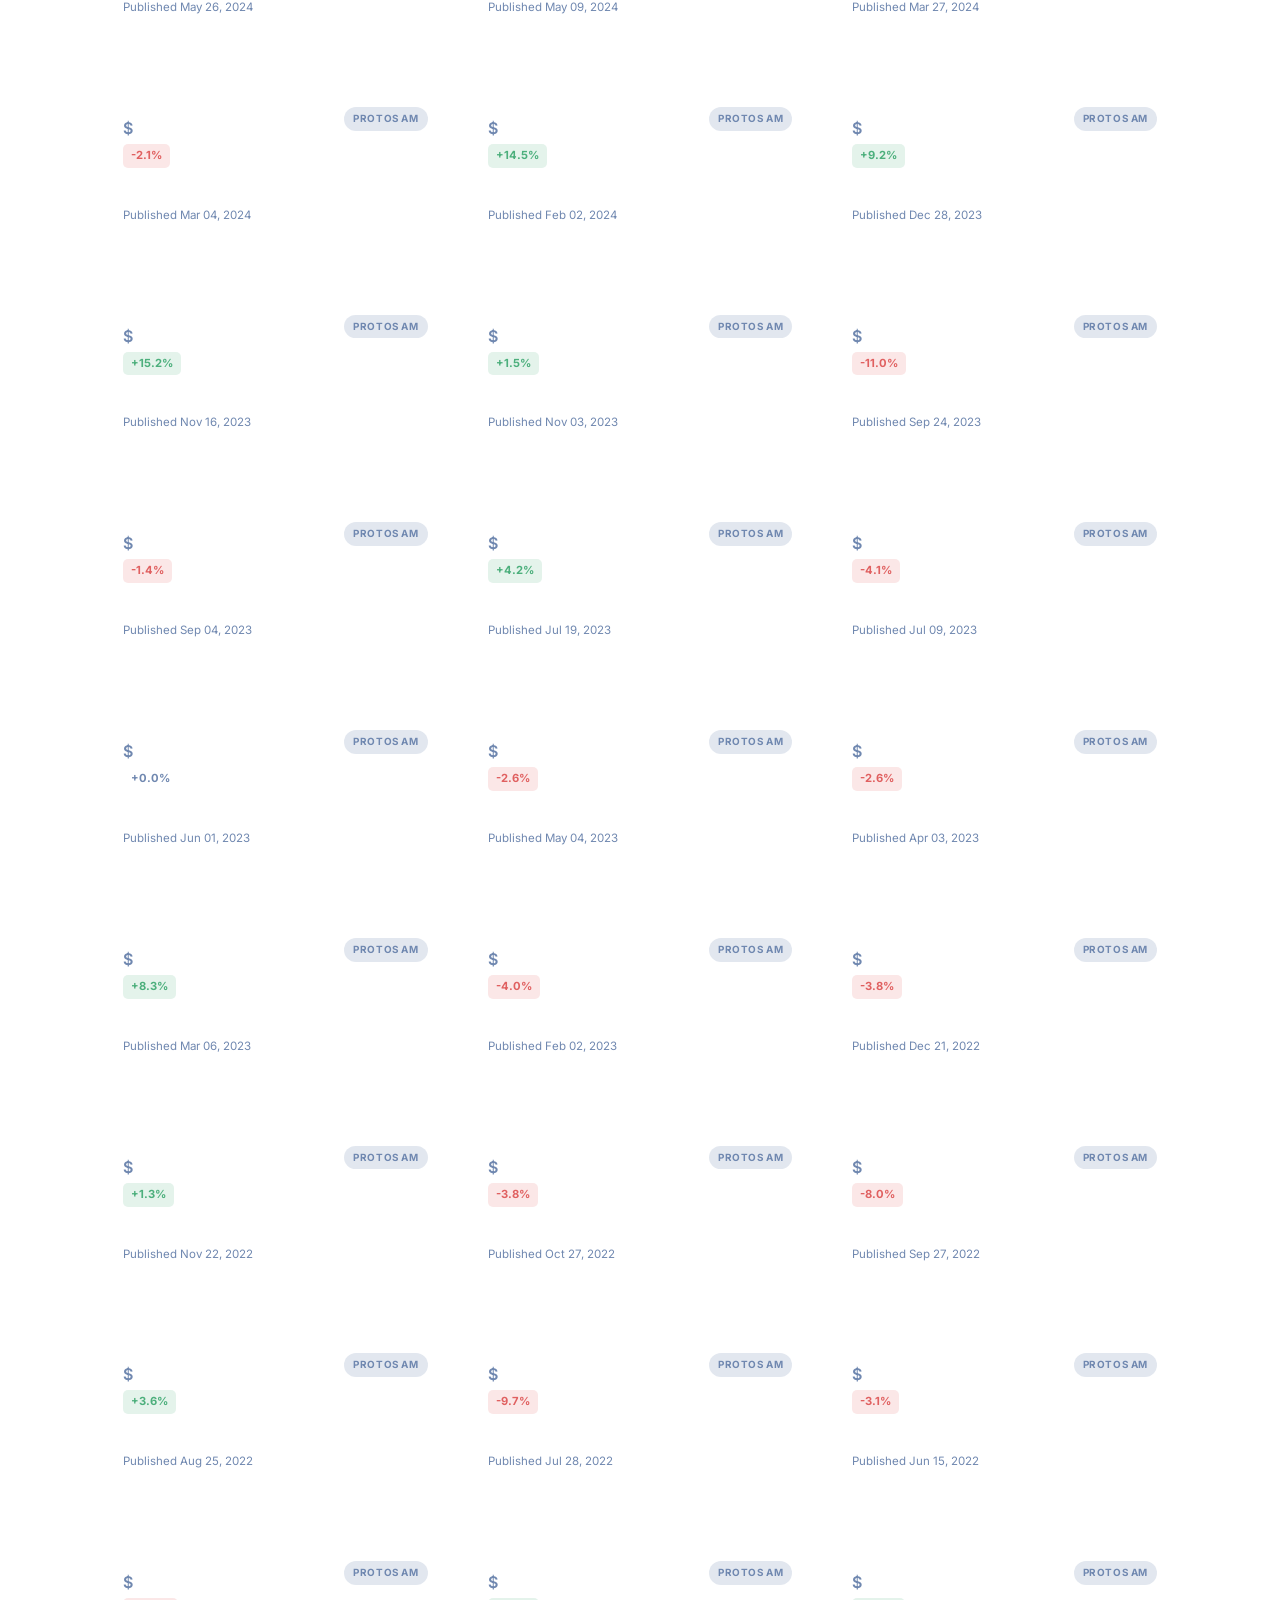
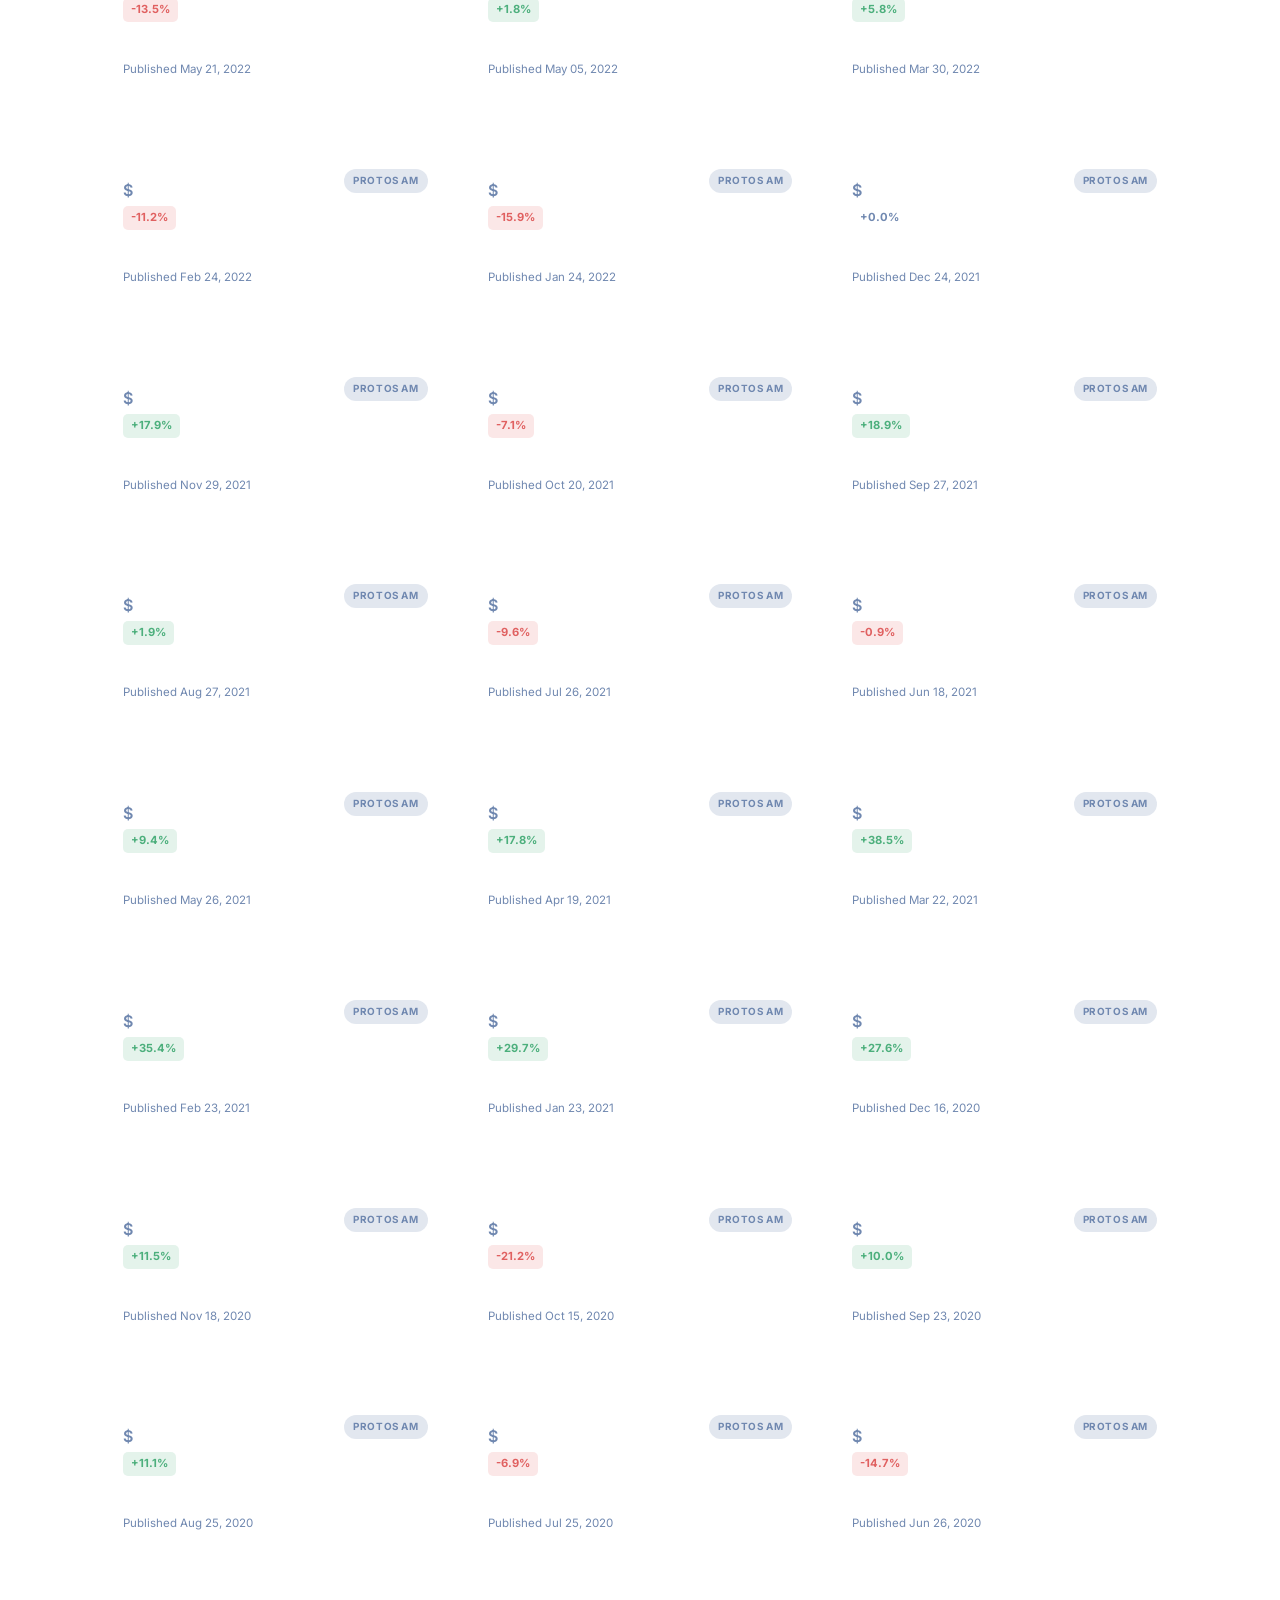
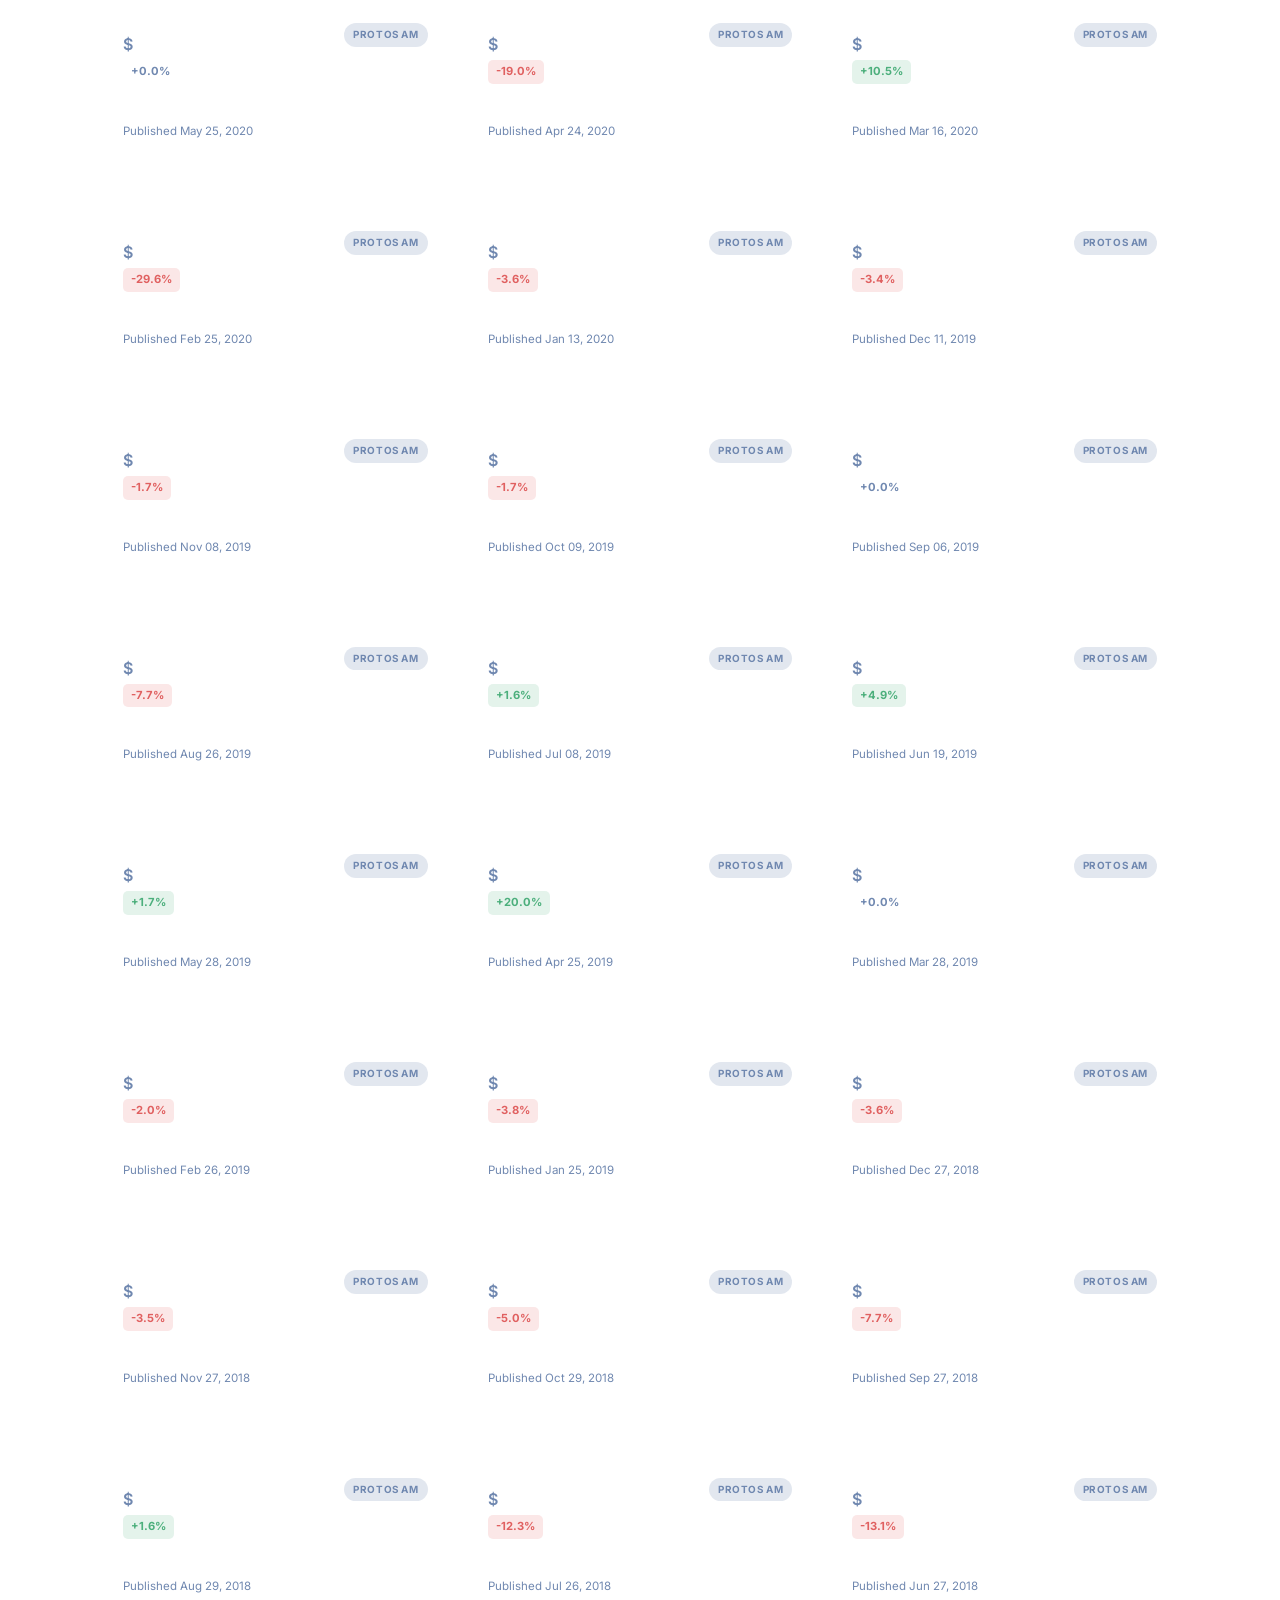
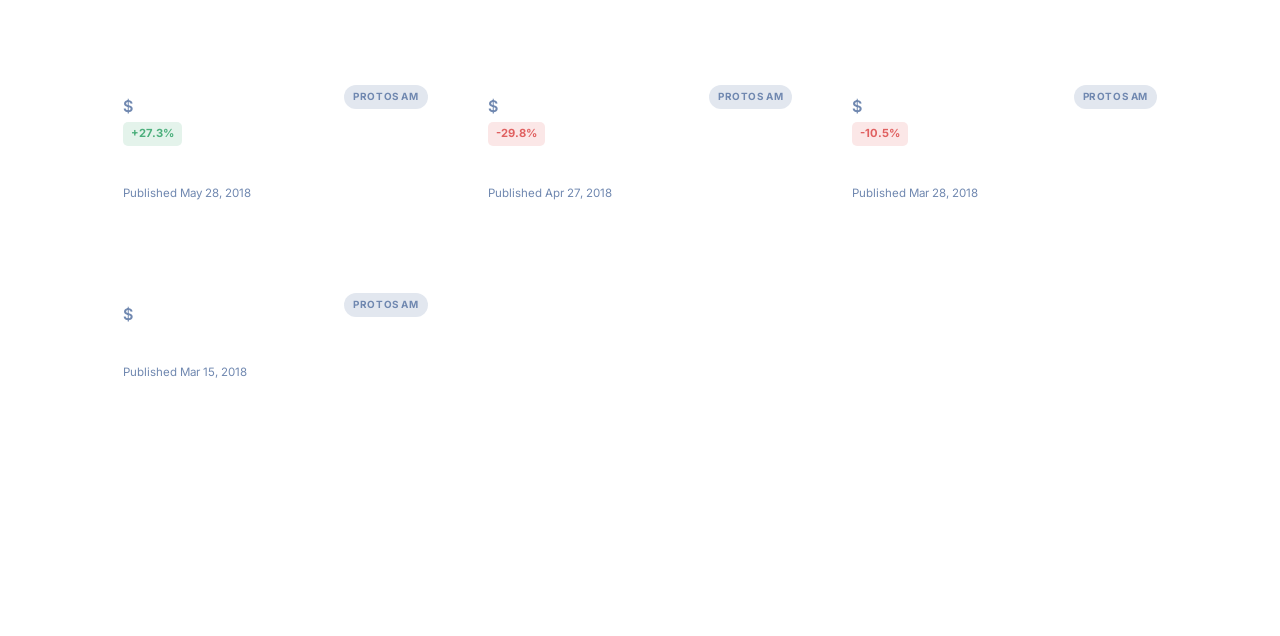
==== commit 54377c7f: "Add October 31, 2026 PRTS Token NAV release ($0.91) Co-Authored-By: Claude Opus 4.8 <noreply@anthrop" ====
--- a/prts/index.html
+++ b/prts/index.html
@@ -4,7 +4,7 @@
 <meta charset="UTF-8"/>
 <meta name="viewport" content="width=device-width,initial-scale=1"/>
 <title>PRTS Token — NAV History | Mosaic Capital</title>
-<meta name="description" content="Monthly NAV release archive for the PRTS Token from January 2018 to September 2026. Issued by Protos Asset Management (2018–2024) and Mosaic Capital (2024–present)."/>
+<meta name="description" content="Monthly NAV release archive for the PRTS Token from January 2018 to October 2026. Issued by Protos Asset Management (2018–2024) and Mosaic Capital (2024–present)."/>
 <link rel="icon" type="image/svg+xml" href="../favicon.svg"/>
 <link rel="preconnect" href="https://fonts.googleapis.com"/>
 <link href="https://fonts.googleapis.com/css2?family=Inter:wght@300;400;500;600;700;800;900&display=swap" rel="stylesheet"/>
@@ -268,7 +268,7 @@
 <!-- CHART -->
 <div class="chart-section">
   <div class="chart-wrap">
-    <div class="chart-label">NAV per Token (USD) — Dec 2017 inception to Sep 2026</div>
+    <div class="chart-label">NAV per Token (USD) — Dec 2017 inception to Oct 2026</div>
     <canvas id="navChart"></canvas>
   </div>
 </div>
